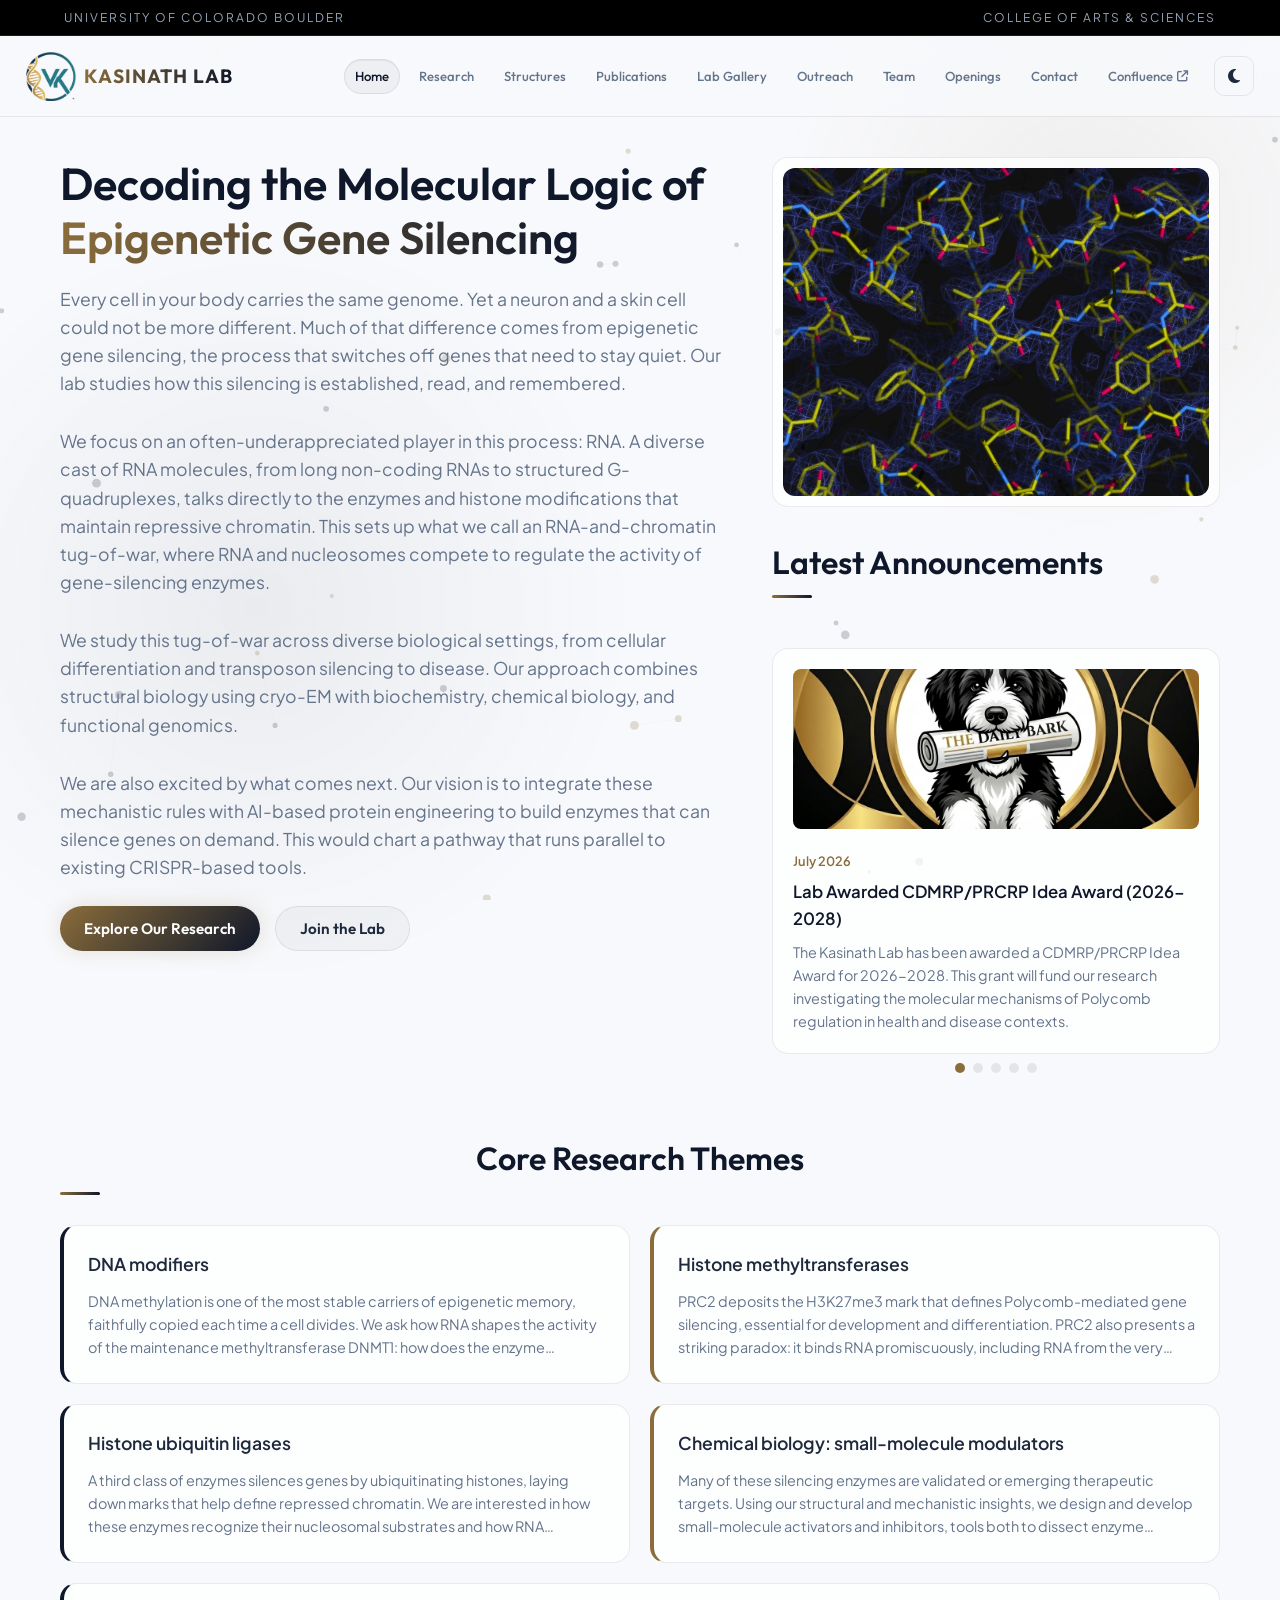
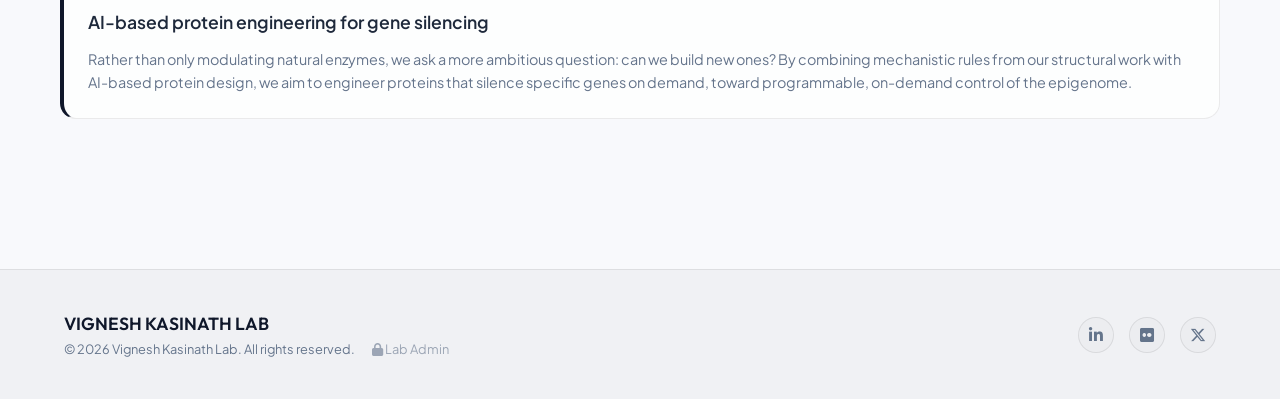
==== index.html @ 12dcba6e "Move July 2026 group photo to lab-photos gallery instead of lab-shenanigans" ====
<!DOCTYPE html>
<html lang="en"><head>
  <meta charset="UTF-8">
  <meta name="viewport" content="width=device-width, initial-scale=1.0">
  <meta http-equiv="X-UA-Compatible" content="ie=edge">

  <!-- Apply saved theme before paint to avoid a flash of the wrong theme -->
  <script>
    (function () {
      try {
        var t = localStorage.getItem('kaslab-theme');
        if (t) document.documentElement.setAttribute('data-theme', t);
      } catch (e) {}
    })();
  </script>

  <!-- SEO Meta Tags -->
  <title>Vignesh Kasinath Lab â€” Regulation of Gene Silencing by RNA and Chromatin</title>
  <meta name="description" content="We investigate the structural and biochemical mechanisms of gene silencing, chromatin organization, and chromosome pairing using state-of-the-art cryo-EM, cryo-ET, and biochemistry at CU Boulder.">
  <meta name="keywords" content="Vignesh Kasinath, Cryo-EM, Cryo-ET, Chromatin, Gene Silencing, PRC2, Biochemistry, Structural Biology, CU Boulder">
  <meta name="author" content="Vignesh Kasinath Lab">
  
  <!-- Open Graph / Facebook -->
  <meta property="og:type" content="website">
  <meta property="og:title" content="Vignesh Kasinath Lab â€” Regulation of Gene Silencing">
  <meta property="og:description" content="Investigating the structures of gene silencing complexes and chromatin architecture at the University of Colorado Boulder.">
  <meta property="og:image" content="assets/molecular_header.png">
  
  <!-- Fonts Preconnect -->
  <link rel="preconnect" href="https://fonts.googleapis.com">
  <link rel="preconnect" href="https://fonts.gstatic.com" crossorigin>
  <link rel="stylesheet" href="https://fonts.googleapis.com/css2?family=Outfit:wght@300;400;500;600;700&family=Plus+Jakarta+Sans:ital,wght@0,300;0,400;0,500;0,600;0,700;1,400&display=swap">

  <!-- CSS Stylesheets -->
  <link rel="stylesheet" href="assets/index.css">
  <link rel="stylesheet" href="https://cdnjs.cloudflare.com/ajax/libs/font-awesome/6.5.2/css/all.min.css">
</head>
<body>

  <!-- Floating particles animation canvas -->
  <canvas id="bg-canvas"></canvas>

  <!-- CU Boulder Affiliation Banner -->
  <div class="brand-top-bar" id="brand-affiliation-bar">
    <span>University of Colorado Boulder</span>
    <a href="https://www.colorado.edu/artsandsciences/" target="_blank" rel="noopener">College of Arts &amp; Sciences</a>
  </div>

  <!-- Main Navigation Header -->
  <header class="main-header" id="site-header">
    <div class="logo-container" id="brand-logo">
      <a href="#" onclick="document.querySelector('[data-target=home]').click(); return false;">
        <img src="assets/vk_logo.png" alt="Vignesh Kasinath Lab Logo" class="header-logo">
        <span class="logo-text">KASINATH LAB</span>
      </a>
    </div>
    
    <div class="header-actions">
      <nav class="nav-tabs" id="main-nav">
        <button class="nav-tab active" data-target="home" id="tab-btn-home">Home</button>
        <button class="nav-tab" data-target="research" id="tab-btn-research">Research</button>
        <button class="nav-tab" data-target="structures" id="tab-btn-structures">Structures</button>
        <button class="nav-tab" data-target="publications" id="tab-btn-publications">Publications</button>
        <button class="nav-tab" data-target="gallery" id="tab-btn-gallery">Lab Gallery</button>
        <button class="nav-tab" data-target="outreach" id="tab-btn-outreach">Outreach</button>
        <button class="nav-tab" data-target="team" id="tab-btn-team">Team</button>
        <button class="nav-tab" data-target="openings" id="tab-btn-openings">Openings</button>
        <button class="nav-tab" data-target="contact" id="tab-btn-contact">Contact</button>
        <a href="https://kasinath-aydin-lab.atlassian.net/wiki/spaces/KAL/overview" target="_blank" rel="noopener" class="nav-tab" id="tab-btn-confluence" style="text-decoration: none; display: inline-flex; align-items: center; gap: 4px;">Confluence <i class="fa-solid fa-arrow-up-right-from-square" style="font-size: 0.7rem;"></i></a>
      </nav>
      
      <button class="theme-toggle" id="theme-toggle" aria-label="Toggle light/dark theme" title="Toggle light/dark theme"><i class="fa-solid fa-moon"></i></button>
      
      <button class="mobile-nav-toggle" id="mobile-toggle" aria-label="Toggle Menu" aria-expanded="false">
        <i class="fa-solid fa-bars"></i>
      </button>
    </div>
  </header>

  <!-- Main Content Viewport -->
  <main class="content-container" id="main-content-area">

    <!-- ==========================================
         HOME SECTION
         ========================================== -->
    <section class="tab-section active" id="home">
      <div class="hero-split" id="hero-banner">
        <div class="hero-content">
          <h1>Decoding the Molecular Logic of <span class="gradient-text">Epigenetic Gene Silencing</span></h1>
          <p class="hero-description">
            Every cell in your body carries the same genome. Yet a neuron and a skin cell could not be more different. Much of that difference comes from epigenetic gene silencing, the process that switches off genes that need to stay quiet. Our lab studies how this silencing is established, read, and remembered.
          </p>
          <p class="hero-description">
            We focus on an often-underappreciated player in this process: RNA. A diverse cast of RNA molecules, from long non-coding RNAs to structured G-quadruplexes, talks directly to the enzymes and histone modifications that maintain repressive chromatin. This sets up what we call an RNA-and-chromatin tug-of-war, where RNA and nucleosomes compete to regulate the activity of gene-silencing enzymes.
          </p>
          <p class="hero-description">
            We study this tug-of-war across diverse biological settings, from cellular differentiation and transposon silencing to disease. Our approach combines structural biology using cryo-EM with biochemistry, chemical biology, and functional genomics.
          </p>
          <p class="hero-description" style="margin-bottom: 25px;">
            We are also excited by what comes next. Our vision is to integrate these mechanistic rules with AI-based protein engineering to build enzymes that can silence genes on demand. This would chart a pathway that runs parallel to existing CRISPR-based tools.
          </p>
          <div class="button-group">
            <button class="btn btn-primary" onclick="document.querySelector('[data-target=research]').click();" id="hero-btn-explore">Explore Our Research</button>
            <button class="btn btn-secondary" onclick="document.querySelector('[data-target=openings]').click();" id="hero-btn-openings">Join the Lab</button>
          </div>
        </div>

        <div class="hero-sidebar">
          <div class="glass-card hero-carousel" id="hero-media">
            <div class="carousel-slide active">
              <img src="assets/hero_molecular_fit.jpg" alt="Molecular structure fitted in cryo-EM density envelope">
            </div>
            <div class="carousel-slide">
              <img src="assets/hero_quadruplex.png" alt="G-quadruplex molecular wireframe structure with central coordination ions">
            </div>
            <div class="carousel-slide">
              <img src="assets/hero_macromolecule.png" alt="Complete macromolecular assembly in cryo-EM reconstruction">
            </div>
          </div>

          <!-- News Column -->
          <div class="news-section">
            <h2 class="section-title">Latest Announcements</h2>
            
            <div class="news-carousel">
              <div class="glass-card news-card active" id="news-cdmrp-idea-award">
                <img src="assets/piku_news_logo.png" alt="CDMRP Award" class="news-img">
                <div class="news-date">July 2026</div>
                <div class="news-headline">Lab Awarded CDMRP/PRCRP Idea Award (2026-2028)</div>
                <div class="news-excerpt">The Kasinath Lab has been awarded a CDMRP/PRCRP Idea Award for 2026-2028. This grant will fund our research investigating the molecular mechanisms of Polycomb regulation in health and disease contexts.</div>
              </div>

              <div class="glass-card news-card" id="news-eric-training-grant">
                <img src="assets/piku_news_logo.png" alt="Training Grant" class="news-img">
                <div class="news-date">July 2026</div>
                <div class="news-headline">Eric Lian Awarded the BioDataScience Training Grant</div>
                <div class="news-excerpt">Congratulations to biochemistry graduate student Eric Lian on being awarded the BioDataScience Training Grant! This fellowship will support his research applying computational and biochemical tools to investigate epigenetic complexes.</div>
              </div>

              <div class="glass-card news-card" id="news-miso-preprint">
                <img src="assets/piku_news_logo.png" alt="Volumetric EM" class="news-img">
                <div class="news-date">June 2026</div>
                <div class="news-headline">New Preprint on vEM Segmentation Published in bioRxiv</div>
                <div class="news-excerpt">Shanmukha and George published their new paper "MISO: A Controlled Ablation of Masking, Initialization, Sampling, and Optimization for Segmentation in Volumetric Electron Microscopy." Read the preprint on <a href="https://doi.org/10.64898/2026.06.19.733473" target="_blank" rel="noopener">bioRxiv</a>.</div>
              </div>

              <div class="glass-card news-card" id="news-cellreports-sir">
                <img src="assets/piku_news_logo.png" alt="SIR heterochromatin" class="news-img">
                <div class="news-date">June 2026</div>
                <div class="news-headline">New Paper Accepted in Cell Reports</div>
                <div class="news-excerpt">Our collaborative study "Novel interactions within the SIR heterochromatin complex potentiate inter-subunit communication and gene repression" has been accepted for publication in Cell Reports. Read details under our <a href="#publications" onclick="document.querySelector('[data-target=publications]').click();">Publications</a> tab.</div>
              </div>

              <div class="glass-card news-card" id="news-welcome-george-eric">
                <img src="assets/piku_news_logo.png" alt="Welcome George and Eric" class="news-img">
                <div class="news-date">June 2026</div>
                <div class="news-headline">Welcome Graduate Students George and Eric!</div>
                <div class="news-excerpt">We are excited to welcome George Stephenson (CS PhD student &amp; IQ Biology Fellow) and Eric Lian (Biochemistry Graduate Student) to the Kasinath Lab! Meet them in our <a href="#team" onclick="document.querySelector('[data-target=team]').click();">Team</a> tab.</div>
              </div>
            </div>
            <!-- Dots for news carousel -->
            <div class="carousel-dots news-dots"></div>
          </div>
        </div>
      </div>

      <!-- Core Research Themes full-width section -->
      <div class="questions-section">
        <h2 class="section-title">Core Research Themes</h2>
        
        <div class="glass-card question-card" id="question-1">
          <div class="question-title">DNA modifiers</div>
          <p class="news-excerpt">
            DNA methylation is one of the most stable carriers of epigenetic memory, faithfully copied each time a cell divides. We ask how RNA shapes the activity of the maintenance methyltransferase DNMT1: how does the enzyme distinguish the right substrates, how is the fidelity of inherited methylation patterns preserved, and how does RNA tip the balance? Because errors in this process are deeply tied to cancer and developmental disorders, getting the mechanism right has consequences far beyond the test tube.
          </p>
        </div>
        <div class="glass-card question-card alt" id="question-2">
          <div class="question-title">Histone methyltransferases</div>
          <p class="news-excerpt">
            PRC2 deposits the H3K27me3 mark that defines Polycomb-mediated gene silencing, essential for development and differentiation. PRC2 also presents a striking paradox: it binds RNA promiscuously, including RNA from the very genes it is meant to repress, and that RNA can switch its activity on or off. How RNA and the nucleosome jointly tune PRC2 on chromatin is one of the most compelling open questions in the field, and one we are working to answer at molecular resolution. Our recent work also explores the interplay between DNA methylation and PRC2 activity in aging and other disease contexts.
          </p>
        </div>
        <div class="glass-card question-card" id="question-3">
          <div class="question-title">Histone ubiquitin ligases</div>
          <p class="news-excerpt">
            A third class of enzymes silences genes by ubiquitinating histones, laying down marks that help define repressed chromatin. We are interested in how these enzymes recognize their nucleosomal substrates and how RNA influences where and when they act. This area of research is a less charted but rapidly emerging frontier in chromatin biology.
          </p>
        </div>
        <div class="glass-card question-card alt" id="question-4">
          <div class="question-title">Chemical biology: small-molecule modulators</div>
          <p class="news-excerpt">
            Many of these silencing enzymes are validated or emerging therapeutic targets. Using our structural and mechanistic insights, we design and develop small-molecule activators and inhibitors, tools both to dissect enzyme function and to explore therapeutic strategies for diseases driven by dysregulated gene silencing.
          </p>
        </div>
        <div class="glass-card question-card" id="question-5">
          <div class="question-title">AI-based protein engineering for gene silencing</div>
          <p class="news-excerpt">
            Rather than only modulating natural enzymes, we ask a more ambitious question: can we build new ones? By combining mechanistic rules from our structural work with AI-based protein design, we aim to engineer proteins that silence specific genes on demand, toward programmable, on-demand control of the epigenome.
          </p>
        </div>
      </div>
    </section>

    <!-- ==========================================
         RESEARCH SECTION
         ========================================== -->
    <section class="tab-section" id="research">
      <h2 class="section-title">Research Priorities</h2>
      <p style="margin-bottom: 40px; color: var(--color-text-muted); max-width: 800px;">How does a cell decide which genes to switch off — and how does it keep them off? Our research program aims to decipher the molecular mechanisms underlying epigenetic gene silencing and then leverage these insights to develop new ways to control gene expression. We combine cryo-EM, biochemistry, chemical biology, and functional genomics to translate mechanisms into applications.
We are particularly interested in the tug-of-war between RNA and the nucleosome for control of gene-silencing enzymes. We investigate how this contest plays out across three major classes of silencing enzymes.</p>

      <div class="research-grid" id="research-pillars">
        <!-- Pillar 1 -->
        <div class="glass-card research-card" id="pillar-dna-modifiers">
          <div class="research-icon"><i class="fa-solid fa-dna"></i></div>
          <h3>DNA modifiers</h3>
          <p>
            DNA methylation is one of the most stable carriers of epigenetic memory, faithfully copied each time a cell divides. We ask how RNA shapes the activity of the maintenance methyltransferase DNMT1: how does the enzyme distinguish the right substrates, how is the fidelity of inherited methylation patterns preserved, and how does RNA tip the balance? Because errors in this process are deeply tied to cancer and developmental disorders, getting the mechanism right has consequences far beyond the test tube.
          </p>
        </div>

        <!-- Pillar 2 -->
        <div class="glass-card research-card alt" id="pillar-histone-methyltransferases">
          <div class="research-icon"><i class="fa-solid fa-shapes"></i></div>
          <h3>Histone methyltransferases</h3>
          <p>
            PRC2 deposits the H3K27me3 mark that defines Polycomb-mediated gene silencing, essential for development and differentiation. PRC2 also presents a striking paradox: it binds RNA promiscuously, including RNA from the very genes it is meant to repress, and that RNA can switch its activity on or off. How RNA and the nucleosome jointly tune PRC2 on chromatin is one of the most compelling open questions in the field, and one we are working to answer at molecular resolution. Our recent work also explores the interplay between DNA methylation and PRC2 activity in aging and other disease contexts.
          </p>
        </div>

        <!-- Pillar 3 -->
        <div class="glass-card research-card" id="pillar-histone-ubiquitin-ligases">
          <div class="research-icon"><i class="fa-solid fa-link"></i></div>
          <h3>Histone ubiquitin ligases</h3>
          <p>
            A third class of enzymes silences genes by ubiquitinating histones, laying down marks that help define repressed chromatin. We are interested in how these enzymes recognize their nucleosomal substrates and how RNA influences where and when they act. This area of research is a less charted but rapidly emerging frontier in chromatin biology.
          </p>
        </div>
      </div>

      <div class="research-subheader-container" style="text-align: center; margin-top: 50px; margin-bottom: 30px;" id="research-apps-header">
        <h3 class="section-title" style="font-size: 1.8rem; display: inline-block; border-bottom: 2px solid var(--color-primary); padding-bottom: 8px;">From Mechanism to Application</h3>
      </div>

      <div class="research-grid-apps" id="research-pillars-apps">
        <!-- Pillar 4 -->
        <div class="glass-card research-card alt" id="pillar-chemical-biology">
          <div class="research-icon"><i class="fa-solid fa-flask"></i></div>
          <h3>Chemical biology: small-molecule modulators</h3>
          <p>
            Many of these silencing enzymes are validated or emerging therapeutic targets. Using our structural and mechanistic insights, we design and develop small-molecule activators and inhibitors, tools both to dissect enzyme function and to explore therapeutic strategies for diseases driven by dysregulated gene silencing.
          </p>
        </div>

        <!-- Pillar 5 -->
        <div class="glass-card research-card" id="pillar-ai-protein-engineering">
          <div class="research-icon"><i class="fa-solid fa-laptop-code"></i></div>
          <h3>AI-based protein engineering for gene silencing</h3>
          <p>
            Rather than only modulating natural enzymes, we ask a more ambitious question: can we build new ones? By combining mechanistic rules from our structural work with AI-based protein design, we aim to engineer proteins that silence specific genes on demand, toward programmable, on-demand control of the epigenome.
          </p>
        </div>
      </div>

      <!-- Detail Card with generated asset background -->
      <div class="glass-card" style="margin-top: 50px; display: grid; grid-template-columns: 1fr 1fr; gap: 40px; align-items: center;" id="research-methodology">
        <div>
          <h3 style="margin-bottom: 15px; font-size: 1.5rem;">Visualizing Biological Architectures</h3>
          <p style="color: var(--color-text-muted); font-size: 0.95rem; margin-bottom: 20px;">
            By integrating molecular resolution cryo-EM structure determination with cellular scale cryo-ET mapping, our lab bridges the gap between atomic configurations and physiological chromosome folding.
          </p>
          <ul style="list-style-type: none; display: flex; flex-direction: column; gap: 10px; font-size: 0.9rem;">
            <li><i class="fa-solid fa-circle-check" style="color: var(--color-primary); margin-right: 8px;"></i> Single-particle cryo-EM reconstitution of epigenetic assemblies</li>
            <li><i class="fa-solid fa-circle-check" style="color: var(--color-primary); margin-right: 8px;"></i> In situ cellular tomography with cryo-FIB grid sectioning</li>
            <li><i class="fa-solid fa-circle-check" style="color: var(--color-primary); margin-right: 8px;"></i> Reconstituted chromatin templates with designer modifications</li>
          </ul>
        </div>
        <div>
          <img src="assets/cryo_microscope.png" alt="Cryo-EM electron microscope concept graphic" style="width: 100%; border-radius: 12px; border: 1px solid var(--border-color); box-shadow: var(--shadow-glow-violet);">
        </div>
      </div>
    </section>

    <!-- ==========================================
         STRUCTURES SECTION (Interactive 3Dmol)
         ========================================== -->
    <section class="tab-section" id="structures">
      <h2 class="section-title">Solved Structures</h2>
      <p style="margin-bottom: 30px; color: var(--color-text-muted); max-width: 800px;">
        Rotate, zoom, and interact with the 3D structures solved by the lab and collaborators. These coordinate models represent the molecular mechanisms of transcriptional regulators resolved at atomic and near-atomic resolutions.
      </p>

      <div class="structure-viewer-container" id="solved-structures-interactive">
        
        <!-- Sidebar controls -->
        <div class="structure-list" id="structures-selector">
          <button class="structure-btn active" data-pdb="6WKR" id="btn-struct-6wkr">
            <h4>PDB 6WKR</h4>
            <span>PRC2 H2AK119ub1 Nucleosome Complex</span>
            <span>Resolution: 3.5 Å</span>
          </button>

          <button class="structure-btn" data-pdb="8FYH" id="btn-struct-8fyh">
            <h4>PDB 8FYH</h4>
            <span>PRC2 bound to G-quadruplex RNA</span>
            <span>Resolution: 3.4 Å</span>
          </button>
          
          <button class="structure-btn" data-pdb="6C23" id="btn-struct-6c23">
            <h4>PDB 6C23</h4>
            <span>PRC2 bound to AEBP2 cofactor</span>
            <span>Resolution: 4.2 Å</span>
          </button>
          
          <button class="structure-btn" data-pdb="6C24" id="btn-struct-6c24">
            <h4>PDB 6C24</h4>
            <span>PRC2 with AEBP2 &amp; JARID2</span>
            <span>Resolution: 3.9 Å</span>
          </button>

          <button class="structure-btn" data-pdb="5HYN" id="btn-struct-5hyn">
            <h4>EMDB-7306/7310/7312</h4>
            <span>PRC2 Core Fitted in Dinucleosome Map</span>
            <span>Map Resolution: 6.2 - 8.4 Å</span>
          </button>
        </div>

        <!-- 3Dmol Window -->
        <div class="viewer-window" id="viewer-window">
          <div class="viewer-viewport" id="viewer-viewport">
            <!-- Programmatic canvas loaded by 3Dmol.js -->
          </div>

          <!-- Info Toggle Button -->
          <button class="viewer-info-toggle-btn" id="btn-info-toggle" aria-label="Toggle structure info">
            <i class="fa-solid fa-circle-info"></i>
          </button>

          <!-- Custom overlay controls -->
          <div class="viewer-overlay-ui" id="viewer-controls">
            <button class="viewer-control-btn" id="btn-spin">Pause Rotation</button>
            <button class="viewer-control-btn" id="btn-style">Style: Cartoon</button>
            <button class="viewer-control-btn" id="btn-reset">Reset View</button>
          </div>

          <!-- Info Box on active structure -->
          <div class="viewer-info" id="viewer-info-box">
            <button class="viewer-info-close-btn" id="btn-info-close" aria-label="Close info">
              <i class="fa-solid fa-xmark"></i>
            </button>
            <h5 id="struct-info-title">PRC2-AEBP2-JARID2 Bound to Nucleosome</h5>
            <p id="struct-info-method" style="color: var(--color-primary); font-weight: 500; margin-bottom: 5px;">Single Particle Cryo-EM (3.5 Å)</p>
            <p id="struct-info-desc">Human Polycomb Repressive Complex 2 (PRC2) in complex with cofactors AEBP2 and JARID2, engaged on an H2AK119ub1-modified nucleosome substrate.</p>
          </div>
        </div>
      </div>
    </section>

    <!-- ==========================================
         PUBLICATIONS SECTION
         ========================================== -->
    <section class="tab-section" id="publications">
      <h2 class="section-title">Selected Publications</h2>
      
      <!-- Filters -->
      <div class="pub-filters" id="publications-filters">
        <button class="pub-filter-btn active" id="filter-all">All Publications</button>
        <button class="pub-filter-btn" id="filter-recent">Recent (2021-2026)</button>
        <button class="pub-filter-btn" id="filter-prc">Polycomb &amp; Chromatin</button>
      </div>

      <div class="publications-list" id="publications-content">
        
        <!-- Pub 1 -->
        <div class="glass-card publication-item" data-category="recent" id="pub-2026-biorxiv-miso">
          <div class="pub-year">2026</div>
          <div class="pub-details">
            <h3 class="pub-title">MISO: A Controlled Ablation of Masking, Initialization, Sampling, and Optimization for Segmentation in Volumetric Electron Microscopy</h3>
            <p class="pub-authors">Kuruba S. V., Stephenson G. S., <strong>Kasinath V.</strong></p>
            <p class="pub-journal">bioRxiv. (2026) doi:10.64898/2026.06.19.733473</p>
            <div class="pub-links">
              <a href="https://doi.org/10.64898/2026.06.19.733473" target="_blank" rel="noopener" class="pub-link"><i class="fa-solid fa-arrow-up-right-from-square"></i> bioRxiv Link</a>
              <a href="https://www.biorxiv.org/content/10.64898/2026.06.19.733473v1.full.pdf" target="_blank" rel="noopener" class="pub-link"><i class="fa-solid fa-file-pdf"></i> bioRxiv PDF</a>
            </div>
          </div>
        </div>

        <!-- Pub 2 -->
        <div class="glass-card publication-item" data-category="recent prc" id="pub-2026-cellreports-sir">
          <div class="pub-year">2026</div>
          <div class="pub-details">
            <h3 class="pub-title">Novel interactions within the SIR heterochromatin complex potentiate inter-subunit communication and gene repression</h3>
            <p class="pub-authors">Kotz J., Martz E. J., Nelson M., Savoie N., Schmitt L., States J., Holton N., Guillen D., <strong>Kasinath V.</strong>, Hansen K., Johnson A. M.</p>
            <p class="pub-journal">Cell Reports. (2026) In Press / Accepted</p>
            <div class="pub-links">
              <!-- Link to be added once available -->
            </div>
          </div>
        </div>

        <!-- Pub 3 -->
        <div class="glass-card publication-item" data-category="recent prc" id="pub-2026-biorxiv-ezh2">
          <div class="pub-year">2026</div>
          <div class="pub-details">
            <h3 class="pub-title">EZH2 Serine 21 Phosphorylation Restrains Compact-State PRC2 Activation and H3K27me3 Propagation</h3>
            <p class="pub-authors">Rashoff A.Q., Matyas M., Porter E.G., Hazzard R., Garcia B.A., <strong>Kasinath V.</strong>, Lewis P.W.</p>
            <p class="pub-journal">bioRxiv / PubMed. (2026) doi:10.1101/2026.06.03.597148</p>
            <div class="pub-links">
              <a href="https://doi.org/10.1101/2026.06.03.597148" target="_blank" rel="noopener" class="pub-link"><i class="fa-solid fa-arrow-up-right-from-square"></i> bioRxiv Link</a>
              <a href="https://pubmed.ncbi.nlm.nih.gov/42282706/" target="_blank" rel="noopener" class="pub-link"><i class="fa-solid fa-book-open"></i> PubMed (42282706)</a>
            </div>
          </div>
        </div>

        <!-- Pub 2 -->
        <div class="glass-card publication-item" data-category="recent" id="pub-2026-biorxiv-hira">
          <div class="pub-year">2026</div>
          <div class="pub-details">
            <h3 class="pub-title">Structure of the human HIRA histone chaperone with a nucleosome suggests a stepwise nucleosome assembly mechanism</h3>
            <p class="pub-authors">Tian W., Chen S., Yao L., <strong>Kasinath V.</strong>, Luger K.</p>
            <p class="pub-journal">bioRxiv. (2026) doi:10.1101/2026.05.18.594747</p>
            <div class="pub-links">
              <a href="https://doi.org/10.1101/2026.05.18.594747" target="_blank" rel="noopener" class="pub-link"><i class="fa-solid fa-arrow-up-right-from-square"></i> bioRxiv Link</a>
              <a href="https://pubmed.ncbi.nlm.nih.gov/42239174/" target="_blank" rel="noopener" class="pub-link"><i class="fa-solid fa-book-open"></i> PubMed (42239174)</a>
            </div>
          </div>
        </div>

        <!-- Pub 3 -->
        <div class="glass-card publication-item" data-category="recent prc" id="pub-2026-natcommun-song">
          <div class="pub-year">2026</div>
          <div class="pub-details">
            <h3 class="pub-title">RNA-induced PRC2 inhibition depends on the sequence of bound RNA</h3>
            <p class="pub-authors">Song J., <strong>Kasinath V.</strong>, Cech T.R., et al.</p>
            <p class="pub-journal">Nature Communications. (2026) 17(1):72294. doi:10.1038/s41467-026-72294-y</p>
            <div class="pub-links">
              <a href="https://doi.org/10.1038/s41467-026-72294-y" target="_blank" rel="noopener" class="pub-link"><i class="fa-solid fa-arrow-up-right-from-square"></i> Publisher Link</a>
              <a href="https://pubmed.ncbi.nlm.nih.gov/39257770/" target="_blank" rel="noopener" class="pub-link"><i class="fa-solid fa-book-open"></i> PubMed (39257770)</a>
            </div>
          </div>
        </div>

        <!-- Pub 4 -->
        <div class="glass-card publication-item" data-category="recent prc" id="pub-2025-nsmb">
          <div class="pub-year">2025</div>
          <div class="pub-details">
            <h3 class="pub-title">Structural basis for the inhibition of PRC2 by active transcription histone posttranslational modifications</h3>
            <p class="pub-authors">Cookis T., Lydecker A., Sauer P., <strong>Kasinath V.</strong>, Nogales E.</p>
            <p class="pub-journal">Nature Structural &amp; Molecular Biology. (2025) 32(2):393-404. doi:10.1038/s41594-024-01452-x</p>
            <div class="pub-links">
              <a href="https://doi.org/10.1038/s41594-024-01452-x" target="_blank" rel="noopener" class="pub-link"><i class="fa-solid fa-arrow-up-right-from-square"></i> Publisher Link</a>
              <a href="https://pubmed.ncbi.nlm.nih.gov/39774834/" target="_blank" rel="noopener" class="pub-link"><i class="fa-solid fa-book-open"></i> PubMed (39774834)</a>
            </div>
          </div>
        </div>

        <!-- Pub 5 -->
        <div class="glass-card publication-item" data-category="recent prc" id="pub-2025-biorxiv-peptide">
          <div class="pub-year">2025</div>
          <div class="pub-details">
            <h3 class="pub-title">Structure-guided design and development of cyclic peptide allosteric activators of Polycomb Repressive Complex 2</h3>
            <p class="pub-authors">Tokodai Y., Matyas M., Ishigamori A., Yakushiji F., <strong>Kasinath V.</strong>, et al.</p>
            <p class="pub-journal">bioRxiv. (2025) doi:10.1101/2025.06.12.40642116</p>
            <div class="pub-links">
              <a href="https://doi.org/10.1101/2025.06.12.40642116" target="_blank" rel="noopener" class="pub-link"><i class="fa-solid fa-arrow-up-right-from-square"></i> bioRxiv Link</a>
              <a href="https://pubmed.ncbi.nlm.nih.gov/40642116/" target="_blank" rel="noopener" class="pub-link"><i class="fa-solid fa-book-open"></i> PubMed (40642116)</a>
            </div>
          </div>
        </div>

        <!-- Pub 6 -->
        <div class="glass-card publication-item" data-category="recent prc" id="pub-2023-science-song">
          <div class="pub-year">2023</div>
          <div class="pub-details">
            <h3 class="pub-title">Structural basis for inactivation of PRC2 by G-quadruplex RNA</h3>
            <p class="pub-authors">Song J., <strong>Kasinath V.</strong>, Cech T.R., et al.</p>
            <p class="pub-journal">Science. (2023) Sep 22;381(6664):1320-1327. doi:10.1126/science.adg0055</p>
            <div class="pub-links">
              <a href="https://doi.org/10.1126/science.adg0055" target="_blank" rel="noopener" class="pub-link"><i class="fa-solid fa-arrow-up-right-from-square"></i> Science Link</a>
              <a href="https://pubmed.ncbi.nlm.nih.gov/37733873/" target="_blank" rel="noopener" class="pub-link"><i class="fa-solid fa-book-open"></i> PubMed (37733873)</a>
            </div>
          </div>
        </div>

        <!-- Pub 7 -->
        <div class="glass-card publication-item" data-category="recent" id="pub-2023-rna-dnmt1">
          <div class="pub-year">2023</div>
          <div class="pub-details">
            <h3 class="pub-title">DNMT1 inhibition by pUG-fold quadruplex RNA</h3>
            <p class="pub-authors">Jansson-Fritzberg L.I., Sousa C.I., Smallegan M.J., Song J.J., Gooding A.R., <strong>Kasinath V.</strong>, Rinn J.L., Cech T.R.</p>
            <p class="pub-journal">RNA. (2023) 29(3):351-361. doi:10.1261/rna.079493.122</p>
            <div class="pub-links">
              <a href="https://doi.org/10.1261/rna.079493.122" target="_blank" rel="noopener" class="pub-link"><i class="fa-solid fa-arrow-up-right-from-square"></i> Publisher Link</a>
              <a href="https://pubmed.ncbi.nlm.nih.gov/36574982/" target="_blank" rel="noopener" class="pub-link"><i class="fa-solid fa-book-open"></i> PubMed (36574982)</a>
            </div>
          </div>
        </div>

        <!-- Pub 8 -->
        <div class="glass-card publication-item" data-category="recent prc" id="pub-2021-science">
          <div class="pub-year">2021</div>
          <div class="pub-details">
            <h3 class="pub-title">JARID2 and AEBP2 regulate PRC2 in the presence of H2AK119ub1 and other histone modifications</h3>
            <p class="pub-authors"><strong>Kasinath V.</strong>, Beck C., Sauer P., Poepsel S., Kosmatka J., Faini M., Toso D., Aebersold R., Nogales E.</p>
            <p class="pub-journal">Science. (2021) Jan 15;371(6526):eabc0739. doi:10.1126/science.abc0739</p>
            <div class="pub-links">
              <a href="https://doi.org/10.1126/science.abc0739" target="_blank" rel="noopener" class="pub-link"><i class="fa-solid fa-arrow-up-right-from-square"></i> Science Link</a>
              <a href="https://pubmed.ncbi.nlm.nih.gov/33446524/" target="_blank" rel="noopener" class="pub-link"><i class="fa-solid fa-book-open"></i> PubMed (33446524)</a>
            </div>
          </div>
        </div>

        <!-- Pub 9 -->
        <div class="glass-card publication-item" data-category="recent prc" id="pub-2021-biochem-review">
          <div class="pub-year">2021</div>
          <div class="pub-details">
            <h3 class="pub-title">Structural insights into the interactions of Polycomb Repressive Complex 2 with chromatin</h3>
            <p class="pub-authors"><strong>Kasinath V.</strong></p>
            <p class="pub-journal">Biochemical Society Transactions. (2021) 49(5):2111-2122. doi:10.1042/BST20200877</p>
            <div class="pub-links">
              <a href="https://doi.org/10.1042/BST20200877" target="_blank" rel="noopener" class="pub-link"><i class="fa-solid fa-arrow-up-right-from-square"></i> Publisher Link</a>
              <a href="https://pubmed.ncbi.nlm.nih.gov/34586383/" target="_blank" rel="noopener" class="pub-link"><i class="fa-solid fa-book-open"></i> PubMed (34586383)</a>
            </div>
          </div>
        </div>

        <!-- Pub 10 -->
        <div class="glass-card publication-item" data-category="prc" id="pub-2018-nsmb">
          <div class="pub-year">2018</div>
          <div class="pub-details">
            <h3 class="pub-title">Cryo-EM structures of PRC2 simultaneously engaged with two functionally distinct nucleosomes</h3>
            <p class="pub-authors">Poepsel S., <strong>Kasinath V.</strong>, Nogales E.</p>
            <p class="pub-journal">Nature Structural &amp; Molecular Biology. (2018) 25(2):154-162. doi:10.1038/s41594-018-0023-y</p>
            <div class="pub-links">
              <a href="https://doi.org/10.1038/s41594-018-0023-y" target="_blank" rel="noopener" class="pub-link"><i class="fa-solid fa-arrow-up-right-from-square"></i> Publisher Link</a>
              <a href="https://pubmed.ncbi.nlm.nih.gov/29379173/" target="_blank" rel="noopener" class="pub-link"><i class="fa-solid fa-book-open"></i> PubMed (29379173)</a>
            </div>
          </div>
        </div>

        <!-- Pub 11 -->
        <div class="glass-card publication-item" data-category="prc" id="pub-2018-science">
          <div class="pub-year">2018</div>
          <div class="pub-details">
            <h3 class="pub-title">Structures of human PRC2 with its cofactors AEBP2 and JARID2</h3>
            <p class="pub-authors"><strong>Kasinath V.</strong>, Faini M., Poepsel S., Reif D., Feng X.A., Stjepanovic G., Aebersold R., Nogales E.</p>
            <p class="pub-journal">Science. (2018) Jan 19;359(6373):340-344. doi:10.1126/science.aar7072</p>
            <div class="pub-links">
              <a href="https://doi.org/10.1126/science.aar7072" target="_blank" rel="noopener" class="pub-link"><i class="fa-solid fa-arrow-up-right-from-square"></i> Science Link</a>
              <a href="https://pubmed.ncbi.nlm.nih.gov/29348238/" target="_blank" rel="noopener" class="pub-link"><i class="fa-solid fa-book-open"></i> PubMed (29348238)</a>
            </div>
          </div>
        </div>
      </div>
    </section>

    <!-- ==========================================
         LAB GALLERY SECTION
         ========================================== -->
    <section class="tab-section" id="gallery">
      <h2 class="section-title">Lab Gallery</h2>
      <p style="margin-bottom: 30px; color: var(--color-text-muted); max-width: 800px;">
        A glimpse into the daily life, research activities, and environment of the Kasinath Laboratory at CU Boulder.
      </p>

      <!-- Gallery Section: Lab Photos -->
      <div class="gallery-section" id="section-lab-photos">
        <div class="gallery-section-header">
          <h3>Lab Photos</h3>
          <a href="https://vigneshkasinath.org/lab-photos" target="_blank" rel="noopener" class="btn btn-secondary btn-sm gallery-ext-btn">
            Lab Photos <i class="fa-solid fa-arrow-up-right-from-square"></i>
          </a>
        </div>
        <div class="carousel-container" id="carousel-lab-photos">
          <button class="carousel-control prev" aria-label="Previous image"><i class="fa-solid fa-chevron-left"></i></button>
          <div class="carousel-track">
            <div class="carousel-item glass-card" data-index="0" data-gallery="lab-photos" onclick="openLightbox(this)">
              <img src="assets/lab_group_2026.jpg" alt="Kasinath Lab Group Photo - July 2026" loading="lazy">
              <div class="carousel-item-caption">
                <h4>Kasinath Lab Group Photo - July 2026</h4>
              </div>
            </div>
            <div class="carousel-item glass-card" data-index="1" data-gallery="lab-photos" onclick="openLightbox(this)">
              <img src="https://images.squarespace-cdn.com/content/v1/5619903ee4b0b6c3336fd529/1704743130462-IHP3IYQR30VERJ1UPN02/labpohto.jpg" alt="Kasinath Lab Fall 2023" loading="lazy">
              <div class="carousel-item-caption">
                <h4>Kasinath Lab Fall 2023</h4>
              </div>
            </div>
            <div class="carousel-item glass-card" data-index="2" data-gallery="lab-photos" onclick="openLightbox(this)">
              <img src="https://images.squarespace-cdn.com/content/v1/5619903ee4b0b6c3336fd529/1671690662816-6LV6J6ZWHZJBE3DEABRS/image-asset.jpg" alt="Kasinath Lab (June 2022)" loading="lazy">
              <div class="carousel-item-caption">
                <h4>Kasinath Lab (June 2022)</h4>
              </div>
            </div>
            <div class="carousel-item glass-card" data-index="3" data-gallery="lab-photos" onclick="openLightbox(this)">
              <img src="https://images.squarespace-cdn.com/content/v1/5619903ee4b0b6c3336fd529/1647190789721-EIGN3B52PJUQ0PWMOA79/IMG_3759.jpg" alt="First  Annual Joint-Lab Ski Trip" loading="lazy">
              <div class="carousel-item-caption">
                <h4>First  Annual Joint-Lab Ski Trip</h4>
              </div>
            </div>
            <div class="carousel-item glass-card" data-index="4" data-gallery="lab-photos" onclick="openLightbox(this)">
              <img src="https://images.squarespace-cdn.com/content/v1/5619903ee4b0b6c3336fd529/1623554707086-EEQZHKACVV1TS7SFPZ8R/IMG_0959.JPG" alt="Kasinath Lab (June 2021)" loading="lazy">
              <div class="carousel-item-caption">
                <h4>Kasinath Lab (June 2021)</h4>
              </div>
            </div>
            <div class="carousel-item glass-card" data-index="5" data-gallery="lab-photos" onclick="openLightbox(this)">
              <img src="https://images.squarespace-cdn.com/content/v1/5619903ee4b0b6c3336fd529/1623554710778-UEI40TQOTQSG01KW6M2T/IMG_0966.JPG" alt="Joint Lab Photo (Aydin and Kasinath Labs)" loading="lazy">
              <div class="carousel-item-caption">
                <h4>Joint Lab Photo (Aydin and Kasinath Labs)</h4>
              </div>
            </div>
            <div class="carousel-item glass-card" data-index="6" data-gallery="lab-photos" onclick="openLightbox(this)">
              <img src="https://images.squarespace-cdn.com/content/v1/5619903ee4b0b6c3336fd529/1643413004328-2PE65DCJGBL2FHB37P3G/IMG_1462.JPG" alt="Potluck at Vignesh's house (Fall 2021)" loading="lazy">
              <div class="carousel-item-caption">
                <h4>Potluck at Vignesh's house (Fall 2021)</h4>
              </div>
            </div>
            <div class="carousel-item glass-card" data-index="7" data-gallery="lab-photos" onclick="openLightbox(this)">
              <img src="https://images.squarespace-cdn.com/content/v1/5619903ee4b0b6c3336fd529/1643412509816-OAA0S1F71FAEFN3J88XM/IMG_1852.jpg" alt="Kasinath - Aydin Joint Lab Christmas Dinner" loading="lazy">
              <div class="carousel-item-caption">
                <h4>Kasinath - Aydin Joint Lab Christmas Dinner</h4>
              </div>
            </div>
          </div>
          <button class="carousel-control next" aria-label="Next image"><i class="fa-solid fa-chevron-right"></i></button>
        </div>
      </div>

      <!-- Gallery Section: Lab Shenanigans -->
      <div class="gallery-section" id="section-lab-shenanigans">
        <div class="gallery-section-header">
          <h3>Lab Shenanigans</h3>
          <a href="https://vigneshkasinath.org/labshenanigans" target="_blank" rel="noopener" class="btn btn-secondary btn-sm gallery-ext-btn">
            Lab Shenanigans <i class="fa-solid fa-arrow-up-right-from-square"></i>
          </a>
        </div>
        <div class="carousel-container" id="carousel-lab-shenanigans">
          <button class="carousel-control prev" aria-label="Previous image"><i class="fa-solid fa-chevron-left"></i></button>
          <div class="carousel-track">
            <div class="carousel-item glass-card" data-index="0" data-gallery="lab-shenanigans" onclick="openLightbox(this)">
              <img src="https://images.squarespace-cdn.com/content/v1/5619903ee4b0b6c3336fd529/1769111815305-VQ2ZDNKLGZIWAYJEL69N/image-asset.jpeg" alt="Kasinath Lab at 13,146 ft!" loading="lazy">
              <div class="carousel-item-caption">
                <h4>Kasinath Lab at 13,146 ft!</h4>
              </div>
            </div>
            <div class="carousel-item glass-card" data-index="1" data-gallery="lab-shenanigans" onclick="openLightbox(this)">
              <img src="https://images.squarespace-cdn.com/content/v1/5619903ee4b0b6c3336fd529/1769111645078-VASN036MLKDC6G4QKX37/image-asset.jpeg" alt="Vignesh winning the CU Boulder Badminton tournament!" loading="lazy">
              <div class="carousel-item-caption">
                <h4>Vignesh winning the CU Boulder Badminton tournament!</h4>
              </div>
            </div>
            <div class="carousel-item glass-card" data-index="2" data-gallery="lab-shenanigans" onclick="openLightbox(this)">
              <img src="https://images.squarespace-cdn.com/content/v1/5619903ee4b0b6c3336fd529/1738615175540-IG3LNCOPS5EOUKYG4F5U/image-asset.jpeg" alt="STEM Outreach: Early College Academy Workshop" loading="lazy">
              <div class="carousel-item-caption">
                <h4>STEM Outreach: Early College Academy Workshop</h4>
              </div>
            </div>
            <div class="carousel-item glass-card" data-index="3" data-gallery="lab-shenanigans" onclick="openLightbox(this)">
              <img src="https://images.squarespace-cdn.com/content/v1/5619903ee4b0b6c3336fd529/1738613440056-6QUTL2GU605CKWJJLZBE/IMG_4789.jpeg" alt="CSHL Conference: Scenic Waterfront Break" loading="lazy">
              <div class="carousel-item-caption">
                <h4>CSHL Conference: Scenic Waterfront Break</h4>
              </div>
            </div>
            <div class="carousel-item glass-card" data-index="4" data-gallery="lab-shenanigans" onclick="openLightbox(this)">
              <img src="https://images.squarespace-cdn.com/content/v1/5619903ee4b0b6c3336fd529/1722893591760-43N2HG4ZUY0ZJTJRD1VL/IMG_6561.jpg" alt="Lab Hike: Rocky Mountain Alpine Lake" loading="lazy">
              <div class="carousel-item-caption">
                <h4>Lab Hike: Rocky Mountain Alpine Lake</h4>
              </div>
            </div>
            <div class="carousel-item glass-card" data-index="5" data-gallery="lab-shenanigans" onclick="openLightbox(this)">
              <img src="https://images.squarespace-cdn.com/content/v1/5619903ee4b0b6c3336fd529/1722893550611-PDD31VR60924GLV7PV9G/IMG_6565.jpg" alt="Hiking Adventure: Forest Creek Crossing" loading="lazy">
              <div class="carousel-item-caption">
                <h4>Hiking Adventure: Forest Creek Crossing</h4>
              </div>
            </div>
            <div class="carousel-item glass-card" data-index="6" data-gallery="lab-shenanigans" onclick="openLightbox(this)">
              <img src="https://images.squarespace-cdn.com/content/v1/5619903ee4b0b6c3336fd529/1738613634445-ZCKSV993E7ANERXW0FW6/IMG_7261.PNG" alt="ASBMB Conference: Vignesh, Angie, and Danielle" loading="lazy">
              <div class="carousel-item-caption">
                <h4>ASBMB Conference: Vignesh, Angie, and Danielle</h4>
              </div>
            </div>
            <div class="carousel-item glass-card" data-index="7" data-gallery="lab-shenanigans" onclick="openLightbox(this)">
              <img src="https://images.squarespace-cdn.com/content/v1/5619903ee4b0b6c3336fd529/1667754649222-CAFQQMD6NCVP1B5XJCEV/image-asset.jpeg" alt="Halloween 2022" loading="lazy">
              <div class="carousel-item-caption">
                <h4>Halloween 2022</h4>
              </div>
            </div>
            <div class="carousel-item glass-card" data-index="8" data-gallery="lab-shenanigans" onclick="openLightbox(this)">
              <img src="https://images.squarespace-cdn.com/content/v1/5619903ee4b0b6c3336fd529/1738613432259-OKL8DV4QSKKXMZJZN67R/IMG_6826.JPG" alt="Lab Social: Dinner Celebration" loading="lazy">
              <div class="carousel-item-caption">
                <h4>Lab Social: Dinner Celebration</h4>
              </div>
            </div>
            <div class="carousel-item glass-card" data-index="9" data-gallery="lab-shenanigans" onclick="openLightbox(this)">
              <img src="https://images.squarespace-cdn.com/content/v1/5619903ee4b0b6c3336fd529/1738613589885-WD81VMZUY879HCX94BML/IMG_0357.jpg" alt="CU Boulder Commencement: Graduation Celebration" loading="lazy">
              <div class="carousel-item-caption">
                <h4>CU Boulder Commencement: Graduation Celebration</h4>
              </div>
            </div>
            <div class="carousel-item glass-card" data-index="10" data-gallery="lab-shenanigans" onclick="openLightbox(this)">
              <img src="https://images.squarespace-cdn.com/content/v1/5619903ee4b0b6c3336fd529/1667755329216-1O9EWK0QEB7FUVW6J73F/image-asset.jpeg" alt="Meet Smudge: Lab Mascot on a Cart Ride" loading="lazy">
              <div class="carousel-item-caption">
                <h4>Meet Smudge: Lab Mascot on a Cart Ride</h4>
              </div>
            </div>
            <div class="carousel-item glass-card" data-index="11" data-gallery="lab-shenanigans" onclick="openLightbox(this)">
              <img src="https://images.squarespace-cdn.com/content/v1/5619903ee4b0b6c3336fd529/1667754865806-7DVUXLARNBQAQA3DBFGW/image-asset.jpeg" alt="Grad students with their Lego Krios sets! - Spring 2022" loading="lazy">
              <div class="carousel-item-caption">
                <h4>Grad students with their Lego Krios sets! - Spring 2022</h4>
              </div>
            </div>
            <div class="carousel-item glass-card" data-index="12" data-gallery="lab-shenanigans" onclick="openLightbox(this)">
              <img src="https://images.squarespace-cdn.com/content/v1/5619903ee4b0b6c3336fd529/1671690842712-41F06OVW1T2NC0LK9SOS/image.jpg" alt="Lab outing to Color Me Mine!!" loading="lazy">
              <div class="carousel-item-caption">
                <h4>Lab outing to Color Me Mine!!</h4>
              </div>
            </div>
            <div class="carousel-item glass-card" data-index="13" data-gallery="lab-shenanigans" onclick="openLightbox(this)">
              <img src="https://images.squarespace-cdn.com/content/v1/5619903ee4b0b6c3336fd529/1648589872159-VE2GNQP5AACV5QV329YD/Screen+Shot+2022-03-29+at+3.34.29+PM.png" alt="How NOT to drink Guinness Guide" loading="lazy">
              <div class="carousel-item-caption">
                <h4>How NOT to drink Guinness Guide</h4>
              </div>
            </div>
            <div class="carousel-item glass-card" data-index="14" data-gallery="lab-shenanigans" onclick="openLightbox(this)">
              <img src="https://images.squarespace-cdn.com/content/v1/5619903ee4b0b6c3336fd529/1648589883537-JJQST0I8EFDNAQGSHQEP/Image+from+iOS+%282%29.jpg" alt="PI approved LN2 chocolate ice cream" loading="lazy">
              <div class="carousel-item-caption">
                <h4>PI approved LN2 chocolate ice cream</h4>
              </div>
            </div>
            <div class="carousel-item glass-card" data-index="15" data-gallery="lab-shenanigans" onclick="openLightbox(this)">
              <img src="https://images.squarespace-cdn.com/content/v1/5619903ee4b0b6c3336fd529/1648590027204-5E45E3Z2F5IAOST5OGSE/Image%2Bfrom%2BiOS.jpg" alt="Ryan and Jeremy thrilled to see the Pink glow discharge - Easily pleased." loading="lazy">
              <div class="carousel-item-caption">
                <h4>Ryan and Jeremy thrilled to see the Pink glow discharge - Easily pleased.</h4>
              </div>
            </div>
            <div class="carousel-item glass-card" data-index="16" data-gallery="lab-shenanigans" onclick="openLightbox(this)">
              <img src="https://images.squarespace-cdn.com/content/v1/5619903ee4b0b6c3336fd529/1649955648261-4FZKUZK0G495AO964DBV/Image+from+iOS%282%29.jpg" alt="Mighty Morphin Kasinath Lab Members!" loading="lazy">
              <div class="carousel-item-caption">
                <h4>Mighty Morphin Kasinath Lab Members!</h4>
              </div>
            </div>
            <div class="carousel-item glass-card" data-index="17" data-gallery="lab-shenanigans" onclick="openLightbox(this)">
              <img src="https://images.squarespace-cdn.com/content/v1/5619903ee4b0b6c3336fd529/1667754569168-5YVLJE6SI1IXTBVAFNAF/image-asset.jpeg" alt="Halloween 2021" loading="lazy">
              <div class="carousel-item-caption">
                <h4>Halloween 2021</h4>
              </div>
            </div>
            <div class="carousel-item glass-card" data-index="18" data-gallery="lab-shenanigans" onclick="openLightbox(this)">
              <img src="https://images.squarespace-cdn.com/content/v1/5619903ee4b0b6c3336fd529/1667754733653-OAAOVRE6PLDCY5LEOJ8P/image-asset.jpeg" alt="Lab Social Hour - Spring 2022" loading="lazy">
              <div class="carousel-item-caption">
                <h4>Lab Social Hour - Spring 2022</h4>
              </div>
            </div>
            <div class="carousel-item glass-card" data-index="19" data-gallery="lab-shenanigans" onclick="openLightbox(this)">
              <img src="https://images.squarespace-cdn.com/content/v1/5619903ee4b0b6c3336fd529/1667754762386-VSH7J00F77GPKGBWSTYJ/image-asset.jpeg" alt="Canadian Thanksgiving - Fall 2022" loading="lazy">
              <div class="carousel-item-caption">
                <h4>Canadian Thanksgiving - Fall 2022</h4>
              </div>
            </div>
            <div class="carousel-item glass-card" data-index="20" data-gallery="lab-shenanigans" onclick="openLightbox(this)">
              <img src="https://images.squarespace-cdn.com/content/v1/5619903ee4b0b6c3336fd529/1667754785321-8X34DJD5KGZXN4NPBVBS/image-asset.jpeg" alt="Piku wants to split cells" loading="lazy">
              <div class="carousel-item-caption">
                <h4>Piku wants to split cells</h4>
              </div>
            </div>
            <div class="carousel-item glass-card" data-index="21" data-gallery="lab-shenanigans" onclick="openLightbox(this)">
              <img src="https://images.squarespace-cdn.com/content/v1/5619903ee4b0b6c3336fd529/1667755272687-WOTA2ROWL21KOJD4L2KC/image-asset.jpeg" alt="Mark and Ash @ CCET" loading="lazy">
              <div class="carousel-item-caption">
                <h4>Mark and Ash @ CCET</h4>
              </div>
            </div>
            <div class="carousel-item glass-card" data-index="22" data-gallery="lab-shenanigans" onclick="openLightbox(this)">
              <img src="https://images.squarespace-cdn.com/content/v1/5619903ee4b0b6c3336fd529/1667755358093-3JZK8HYOU1R7KM3WNYX4/image-asset.jpeg" alt="Smudge just wants to pick particles" loading="lazy">
              <div class="carousel-item-caption">
                <h4>Smudge just wants to pick particles</h4>
              </div>
            </div>
            <div class="carousel-item glass-card" data-index="23" data-gallery="lab-shenanigans" onclick="openLightbox(this)">
              <img src="https://images.squarespace-cdn.com/content/v1/5619903ee4b0b6c3336fd529/1667756251308-PS0LOCEOZ84J5VVR2HWW/image-asset.jpeg" alt="Vitrobot Session: Preparing Cryo-EM Grids" loading="lazy">
              <div class="carousel-item-caption">
                <h4>Vitrobot Session: Preparing Cryo-EM Grids</h4>
              </div>
            </div>
            <div class="carousel-item glass-card" data-index="24" data-gallery="lab-shenanigans" onclick="openLightbox(this)">
              <img src="https://images.squarespace-cdn.com/content/v1/5619903ee4b0b6c3336fd529/1667755388446-QNJYHJV5P7OB95FMSPNT/image-asset.jpeg" alt="Smudge in a Box: If it fits, I sits!" loading="lazy">
              <div class="carousel-item-caption">
                <h4>Smudge in a Box: "If it fits, I sits!"</h4>
              </div>
            </div>
          </div>
          <button class="carousel-control next" aria-label="Next image"><i class="fa-solid fa-chevron-right"></i></button>
        </div>
      </div>

      <!-- Gallery Section: Life outside the lab -->
      <div class="gallery-section" id="section-life-outside-the-lab">
        <div class="gallery-section-header">
          <h3>Life outside the lab</h3>
          <a href="https://vigneshkasinath.org/lifeoutsidelab" target="_blank" rel="noopener" class="btn btn-secondary btn-sm gallery-ext-btn">
            Life outside the lab <i class="fa-solid fa-arrow-up-right-from-square"></i>
          </a>
        </div>
        <div class="carousel-container" id="carousel-life-outside-the-lab">
          <button class="carousel-control prev" aria-label="Previous image"><i class="fa-solid fa-chevron-left"></i></button>
          <div class="carousel-track">
            <div class="carousel-item glass-card" data-index="0" data-gallery="life-outside-the-lab" onclick="openLightbox(this)">
              <img src="https://images.squarespace-cdn.com/content/v1/5619903ee4b0b6c3336fd529/1623555506746-V7V24ZRYWNWST5PLT5T5/IMG_0900_3.JPG" alt="Top of Mt. Ida (12,900 ft) - RMNP" loading="lazy">
              <div class="carousel-item-caption">
                <h4>Top of Mt. Ida (12,900 ft) - RMNP</h4>
              </div>
            </div>
            <div class="carousel-item glass-card" data-index="1" data-gallery="life-outside-the-lab" onclick="openLightbox(this)">
              <img src="https://images.squarespace-cdn.com/content/v1/5619903ee4b0b6c3336fd529/1623555496031-1L55Z5VL4RCQXX480EUZ/IMG_0599.jpg" alt="Boulder Flatirons - US 36" loading="lazy">
              <div class="carousel-item-caption">
                <h4>Boulder Flatirons - US 36</h4>
              </div>
            </div>
            <div class="carousel-item glass-card" data-index="2" data-gallery="life-outside-the-lab" onclick="openLightbox(this)">
              <img src="https://images.squarespace-cdn.com/content/v1/5619903ee4b0b6c3336fd529/1623555588291-387EZ8GKEH5BJEWNOZQB/IMG_0983+2.jpg" alt="Sunset at Lost Gulch Lookout - Indian Peak Wilderness" loading="lazy">
              <div class="carousel-item-caption">
                <h4>Sunset at Lost Gulch Lookout - Indian Peak Wilderness</h4>
              </div>
            </div>
            <div class="carousel-item glass-card" data-index="3" data-gallery="life-outside-the-lab" onclick="openLightbox(this)">
              <img src="https://images.squarespace-cdn.com/content/v1/5619903ee4b0b6c3336fd529/1623555678097-SCDHYLEW1DMXEE7J5MO1/IMG_0899.JPG" alt="Never Summer Mountains - RMNP" loading="lazy">
              <div class="carousel-item-caption">
                <h4>Never Summer Mountains - RMNP</h4>
              </div>
            </div>
            <div class="carousel-item glass-card" data-index="4" data-gallery="life-outside-the-lab" onclick="openLightbox(this)">
              <img src="https://images.squarespace-cdn.com/content/v1/5619903ee4b0b6c3336fd529/1623556426117-BTR3TC1OUKFZHEL5YO0T/IMG_0678_3.JPG" alt="Top of Beak Peak - 8500 ft (Boulder Flatirons)" loading="lazy">
              <div class="carousel-item-caption">
                <h4>Top of Beak Peak - 8500 ft (Boulder Flatirons)</h4>
              </div>
            </div>
            <div class="carousel-item glass-card" data-index="5" data-gallery="life-outside-the-lab" onclick="openLightbox(this)">
              <img src="https://images.squarespace-cdn.com/content/v1/5619903ee4b0b6c3336fd529/1624317042449-7F6NF0SJ7WVI1ILXQDJ9/IMG_1049.JPG" alt="Emerald Lake &amp; Hallett Peak (12,700 ft) - RMNP" loading="lazy">
              <div class="carousel-item-caption">
                <h4>Emerald Lake &amp; Hallett Peak (12,700 ft) - RMNP</h4>
              </div>
            </div>
            <div class="carousel-item glass-card" data-index="6" data-gallery="life-outside-the-lab" onclick="openLightbox(this)">
              <img src="https://images.squarespace-cdn.com/content/v1/5619903ee4b0b6c3336fd529/1624317042357-YIPB6NQLFEGD8QWBXYAQ/IMG_1061.JPG" alt="Hallett Peak (12,700 ft) - RMNP" loading="lazy">
              <div class="carousel-item-caption">
                <h4>Hallett Peak (12,700 ft) - RMNP</h4>
              </div>
            </div>
            <div class="carousel-item glass-card" data-index="7" data-gallery="life-outside-the-lab" onclick="openLightbox(this)">
              <img src="https://images.squarespace-cdn.com/content/v1/5619903ee4b0b6c3336fd529/1643412704083-V2LGZB18QU89CGJA8CQY/IMG_2194.jpg" alt="Powder Day: Winter views at the ski resort" loading="lazy">
              <div class="carousel-item-caption">
                <h4>Powder Day: Winter views at the ski resort</h4>
              </div>
            </div>
          </div>
          <button class="carousel-control next" aria-label="Next image"><i class="fa-solid fa-chevron-right"></i></button>
        </div>
      </div>
    </section>

    <!-- ==========================================
         OUTREACH SECTION
         ========================================== -->
    <section class="tab-section" id="outreach">
      <h2 class="section-title">STEM Outreach &amp; Education</h2>
      
      <div class="outreach-intro">
        <p>
          The Kasinath lab is committed to growing and improving the scientific community and mentoring the future generation of scientists. We have hosted and mentored students from CU and specifically the <a href="https://www.colorado.edu/program/b2b" target="_blank" rel="noopener">Bridges to Biosciences (B2B) program</a>, <a href="https://www.colorado.edu/studentgroups/stemroutes/uplift-research-program" target="_blank" rel="noopener">STEM UpLIFT program</a>, community college, and high school.
        </p>
        <p>
          We have partnered with <a href="https://www.aims.edu/" target="_blank" rel="noopener">AIMS Community College</a> and <a href="https://eca.greeleyschools.org/" target="_blank" rel="noopener">Early College Academy</a> by hosting a summer workshop for students as well as seminars at AIMS. We hosted one such workshop in July 2024 (see below), another for Early College Academy students in October 2024 (see below), as well as hosted tours of our lab for Science Colloquium.
        </p>
      </div>

      <!-- Full-Width Group Showcase Card -->
      <div class="glass-card outreach-hero-card">
        <img src="assets/B2B_Kasinath_Lab_Group_Photo_July_2024.jpg" alt="B2B &amp; Kasinath Lab Group Photo July 2024">
        <div class="outreach-hero-caption">
          <p>July 2024 - Presenting our scientific journeys to the Bridges to Bioscience (B2B) Program!</p>
        </div>
      </div>

      <!-- 2x2 Photo Grid -->
      <div class="outreach-photo-grid">
        <div class="glass-card outreach-photo-item">
          <img src="https://images.squarespace-cdn.com/content/v1/5619903ee4b0b6c3336fd529/ab6e8e5d-f8b3-4189-919e-685086e9be22/image002.jpg" alt="Science Colloquium Lab Tour">
          <div class="outreach-photo-caption">
            <p>February 2025 - Lab tour for Science Colloquium students</p>
          </div>
        </div>

        <div class="glass-card outreach-photo-item">
          <img src="https://images.squarespace-cdn.com/content/v1/5619903ee4b0b6c3336fd529/5a370a94-82ad-4f89-a0ab-adfed80f48cd/image-asset.jpg" alt="Early College Academy Tour">
          <div class="outreach-photo-caption">
            <p>October 2024 - The lab presented our scientific journeys and research projects, as well as gave tours of the lab and core facilities to Early College Academy students</p>
          </div>
        </div>

        <div class="glass-card outreach-photo-item">
          <img src="https://images.squarespace-cdn.com/content/v1/5619903ee4b0b6c3336fd529/6088215b-1537-46ab-9e53-01442979ebc8/image003.jpg" alt="Vitrobot Demonstration">
          <div class="outreach-photo-caption">
            <p>Danielle showed students the Vitrobot and how we use it to make cryo-EM grids.</p>
          </div>
        </div>

        <div class="glass-card outreach-photo-item">
          <img src="https://images.squarespace-cdn.com/content/v1/5619903ee4b0b6c3336fd529/4889ce68-148c-4715-ba11-b265debb68d0/IMG_9722.jpg" alt="C. elegans Demonstration">
          <div class="outreach-photo-caption">
            <p>Robert and Malia showed students the C. elegans we keep in the lab and how we utilize this model organism.</p>
          </div>
        </div>
      </div>
    </section>

    <!-- ==========================================
         TEAM SECTION
         ========================================== -->
    <section class="tab-section" id="team">
      <h2 class="section-title">Meet the Team</h2>
      <p style="margin-bottom: 40px; color: var(--color-text-muted); max-width: 800px;">
        We are a dedicated group of molecular biophysicists, biochemists, and computer scientists working together to answer fundamental questions about gene regulation.
      </p>

                        <!-- Principal Investigator (featured) -->
      <div class="glass-card pi-feature" id="team-pi" data-bio="Dr. Kasinath completed his postdoctoral training at UC Berkeley / LBNL, where he determined pioneering cryo-EM structures of PRC2 and PRC2 engaging with nucleosomes. He established his independent research group at CU Boulder in August 2021 to continue pushing the boundaries of structural molecular biology.">
        <div class="pi-photo">
          <img class="team-photo" src="assets/team_vignesh.jpg" alt="Vignesh Kasinath">
        </div>
        <div class="pi-info">
          <h3>Vignesh Kasinath</h3>
          <div class="team-role">Principal Investigator</div>
          <p class="pi-title">Assistant Professor of Biochemistry</p>
          <div class="pi-contact">
            <a href="mailto:vignesh@colorado.edu"><i class="fa-solid fa-envelope"></i> vignesh@colorado.edu</a>
            <a href="https://twitter.com/vignesh_k757" target="_blank" rel="noopener"><i class="fa-brands fa-x-twitter"></i> @vignesh_k757</a>
          </div>
        </div>
      </div>

      <div class="team-grid" id="team-members">
        <div class="glass-card team-card" id="team-member-7" data-bio="Carolina is currently a PhD student in the MCDB program at CU (co-advised with the Chuong lab). Her project focuses on understanding how chromatin-associated proteins interact at the molecular level, and how disruptions in their function can affect epigenetic profiles, contribute to disease, and influence the activity of transposable elements. She uses a combination of biochemical, genomic and computational approaches.">
          <div class="team-photo-container">
            <img class="team-photo" src="assets/team_carolina.jpg" alt="Carolina Valderrama Hincapie">
          </div>
          <div class="team-info">
            <h3>Carolina Valderrama Hincapie</h3>
            <div class="team-role">IQ Biology Graduate Student</div>
          </div>
        </div>

        <div class="glass-card team-card" id="team-member-13" data-bio="Eric is a PhD student in Biochemistry at the University of Colorado Boulder. He joined the Kasinath Lab in the summer of 2026, where his research focuses on using structural, biochemical, and computational approaches to investigate the Polycomb Repressive Complex 2 (PRC2).

Prior to joining the lab, Eric earned a Bachelor of Science in Biochemistry from the University of Washington in 2025. As an undergraduate, he conducted research at the Institute for Protein Design under Dr. David Baker, where he designed DNA-binding proteins, and in Dr. Brian Beliveau’s laboratory, where he worked on developing computational tools for spatial transcriptomics.">
          <div class="team-photo-container">
            <img class="team-photo" src="assets/team_eric.jpg" alt="Eric Lian">
          </div>
          <div class="team-info">
            <h3>Eric Lian</h3>
            <div class="team-role">Biochemistry Graduate Student</div>
          </div>
        </div>

        <div class="glass-card team-card" id="team-member-12">
          <div class="team-photo-container">
            <img class="team-photo" src="assets/team_george.jpg" alt="George S. Stephenson">
          </div>
          <div class="team-info">
            <h3>George S. Stephenson</h3>
            <div class="team-role">Computer Science PhD Student &amp; IQ Biology Fellow</div>
          </div>
        </div>

        <div class="glass-card team-card" id="team-member-10" data-bio="Hailey Geva is an undergraduate researcher at the Kasinath Lab. She is currently pursuing a double major in biochemistry and neuroscience with a minor in Korean language and culture at CU. In her spare time, she enjoys reading, writing, and spending time with her family and friends.">
          <div class="team-photo-container">
            <img class="team-photo" src="assets/team_hailey.jpg" alt="Hailey Geva">
          </div>
          <div class="team-info">
            <h3>Hailey Geva</h3>
            <div class="team-role">Undergraduate Researcher</div>
          </div>
        </div>

        <div class="glass-card team-card" id="team-member-4" data-bio="Co-mentored by Tom Cech">
          <div class="team-photo-container">
            <img class="team-photo" src="assets/team_jessica.jpg" alt="Jessica Song">
          </div>
          <div class="team-info">
            <h3>Jessica Song</h3>
            <div class="team-role">Biochemistry PhD Candidate</div>
          </div>
        </div>

        <div class="glass-card team-card" id="team-member-1" data-bio="Liqi is a postdoctoral researcher in Dr. Vignesh Kasinath’s laboratory at the University of Colorado Boulder. Her research focuses on applying structural biology techniques to uncover the molecular mechanisms and functions of protein complexes.

Liqi earned her bachelor’s degree in Biological Science from Shandong University in June 2016, and then she earned her Ph.D. degree in Quantitative Biology from University of Texas at Arlington in May 2021. She has been a postdoc in Kasinath’s lab since July 2021. At the Kasinath lab, her research focuses on structural and biochemical studies of nucleosome modifiers and transcription factors.">
          <div class="team-photo-container">
            <img class="team-photo" src="assets/team_liqi.jpg" alt="Liqi Yao">
          </div>
          <div class="team-info">
            <h3>Liqi Yao</h3>
            <div class="team-role">Postdoctoral Fellow</div>
          </div>
        </div>

        <div class="glass-card team-card" id="team-member-3" data-bio="Mark is a 5th year PhD candidate in Molecular, Cellular and Developmental Biology.

His current work in the lab has focused on allosteric mechanisms of PRC2, specifically looking at how post-translational modifications affect enzymatic activity and specificity.">
          <div class="team-photo-container">
            <img class="team-photo" src="assets/team_mark.jpg" alt="Mark Matyas">
          </div>
          <div class="team-info">
            <h3>Mark Matyas</h3>
            <div class="team-role">MCDB PhD Candidate</div>
          </div>
        </div>

        <div class="glass-card team-card" id="team-member-6" data-bio="Noah Lohar is a third-year Biochemistry PhD Candidate at the University of Colorado Boulder and a recipient of the NIH Molecular Biophysics T32 Training Grant. His research sits at the intersection of structural biology and epigenetics, with a focus on how the Polycomb Repressive Complex 2 (PRC2) is regulated in development and disease.

In the Kasinath Laboratory, Noah's work centers on the mechanism by which EZHIP inhibits PRC2, a process whose aberrant activity is a known driver of pediatric brain tumors. More broadly, he is interested in how PRC2 and histone demethylases work together to shape the chromatin landscape.

Noah earned his B.A. in Biochemistry from Carroll College, where he worked in the lab of Dr. David Hitt, synthesizing ruthenium sandwich complexes to serve as electron-withdrawing groups for catalyzing difficult Diels-Alder reactions.

When he's not in lab, Noah enjoys hiking, snowboarding, reading, and strategy games.">
          <div class="team-photo-container">
            <img class="team-photo" src="assets/team_noah.jpg" alt="Noah Lohar">
          </div>
          <div class="team-info">
            <h3>Noah Lohar</h3>
            <div class="team-role">Biochemistry PhD Candidate</div>
          </div>
        </div>

        <div class="glass-card team-card" id="team-member-8">
          <div class="team-photo-container">
            <img class="team-photo" src="assets/team_robert.jpg" alt="Robert Mair">
          </div>
          <div class="team-info">
            <h3>Robert Mair</h3>
            <div class="team-role">Undergraduate Researcher</div>
          </div>
        </div>

        <div class="glass-card team-card" id="team-member-15">
          <div class="team-photo-container">
            <div class="team-photo initials-avatar">SB</div>
          </div>
          <div class="team-info">
            <h3>Sanjana Baranidharan</h3>
            <div class="team-role">Summer High School Assistant</div>
          </div>
        </div>

        <div class="glass-card team-card" id="team-member-14" data-bio="Vedanth (Ved) Murari is an Undergraduate Researcher at the Kasinath Lab and a Computer Science student at the University of Colorado Boulder (Fall 2025 – Present). His research focus spans data structures, machine learning, and local LLM benchmarking for bioinformatics applications.

At the Kasinath Lab, Ved conducted research benchmarking Large Language Models for RNA sequence-to-structure prediction, and led the UI/UX redesign and modernization of the laboratory website.">
          <div class="team-photo-container">
            <img class="team-photo" src="assets/team_ved.jpg" alt="Vedanth (Ved) Murari">
          </div>
          <div class="team-info">
            <h3>Vedanth (Ved) Murari</h3>
            <div class="team-role">Undergraduate Researcher</div>
          </div>
        </div>

        <div class="glass-card team-card" id="team-member-16" data-bio="Will Burczyk is an Undergraduate Researcher at the Kasinath Lab and a 2nd-year student at the University of Colorado Boulder, studying Biochemistry and Physics. His research focuses on understanding the physicochemical basis for gene regulation at the molecular level.

At the Kasinath Lab, Will works on characterizing gene repression by PRC2 and the H3K27me3 repressive mark using cryo-EM.">
          <div class="team-photo-container">
            <div class="team-photo initials-avatar">WB</div>
          </div>
          <div class="team-info">
            <h3>Will Burczyk</h3>
            <div class="team-role">Undergraduate Researcher</div>
          </div>
        </div>

        <div class="glass-card team-card" id="team-member-mascot">
          <div class="team-photo-container">
            <img class="team-photo" src="assets/team_piku.jpg" alt="Piku">
          </div>
          <div class="team-info">
            <h3>Piku</h3>
            <div class="team-role">Lab Mascot</div>
          </div>
        </div>
      </div>

      <!-- Alumni Section -->
      <div class="outreach-alumni-section" style="margin-top: 60px;">
        <h3 class="outreach-alumni-title" style="margin-bottom: 20px;">Alumni</h3>
        <div class="alumni-grid" style="grid-template-columns: 1fr;">
          <div class="glass-card alumni-card" style="padding: 30px;">
            <ul style="display: grid; grid-template-columns: repeat(auto-fill, minmax(280px, 1fr)); gap: 15px;">
              <li><i class="fa-solid fa-circle-notch"></i> <span><strong>Danielle Guillen, PhD</strong> (PhD Candidate) &mdash; <em>Now at Novo Nordisk</em></span></li>
              <li><i class="fa-solid fa-circle-notch"></i> <span><strong>Keagan Hesse</strong> (Biochemistry PhD Candidate)</span></li>
              <li><i class="fa-solid fa-circle-notch"></i> <span><strong>Shanmukha Vamshi Kuruba</strong> (Computer Science Masters Student)</span></li>
              <li><i class="fa-solid fa-circle-notch"></i> <span><strong>Malia Edgerton</strong> (Undergraduate Research Student, 2024-2025)</span></li>
              <li><i class="fa-solid fa-circle-notch"></i> <span><strong>Iona Kelly</strong> (B2B, Summer 2025)</span></li>
              <li><i class="fa-solid fa-circle-notch"></i> <span><strong>Malavika Vinod</strong> (Undergraduate Research Student, 2022-2025) &mdash; <em>Now Graduate Student at UCSF</em></span></li>
              <li><i class="fa-solid fa-circle-notch"></i> <span><strong>Kaylor Huang</strong> (High School, Summer 2024)</span></li>
              <li><i class="fa-solid fa-circle-notch"></i> <span><strong>Catrina Day</strong> (STEM UpLIFT, 2023-2024)</span></li>
              <li><i class="fa-solid fa-circle-notch"></i> <span><strong>Angel Zhang</strong> (PRA, 2022-2024) &mdash; <em>Now at UCSF (preparing for Med School)</em></span></li>
              <li><i class="fa-solid fa-circle-notch"></i> <span><strong>Emma Judge</strong> (Undergraduate Research Student, 2022-2024) &mdash; <em>Preparing for Med School</em></span></li>
              <li><i class="fa-solid fa-circle-notch"></i> <span><strong>Jack Stoner</strong> (Undergraduate Research Student, 2023-2024) &mdash; <em>Preparing for Graduate School (PhD)</em></span></li>
              <li><i class="fa-solid fa-circle-notch"></i> <span><strong>Vrinda Anil</strong> (Computer Science Research Student, 2022-2024) &mdash; <em>Now Software Engineer at Amazon</em></span></li>
              <li><i class="fa-solid fa-circle-notch"></i> <span><strong>Akhil Gargey Iragavarapu</strong> (Postdoctoral Fellow, 2021-2024)</span></li>
              <li><i class="fa-solid fa-circle-notch"></i> <span><strong>Aubrey Wolfe</strong> (Biochemistry Rotation Student, Spring 2023)</span></li>
              <li><i class="fa-solid fa-circle-notch"></i> <span><strong>Avy Chiluka</strong> (Undergraduate Student Researcher, IPHY, 2022-2023)</span></li>
              <li><i class="fa-solid fa-circle-notch"></i> <span><strong>Ash Weier</strong> (Lab Manager, 2022-2023) &mdash; <em>Now PRA at CU Boulder Center for Cryo Electron Tomography</em></span></li>
              <li><i class="fa-solid fa-circle-notch"></i> <span><strong>Niraj Gupta</strong> (Computer Science Masters Student, 2022-2023) &mdash; <em>Now Software Engineer at Arista Networks</em></span></li>
              <li><i class="fa-solid fa-circle-notch"></i> <span><strong>Maggie Cornelius</strong> (Undergraduate Student Researcher, MCDB, 2021-2023)</span></li>
              <li><i class="fa-solid fa-circle-notch"></i> <span><strong>Phuoc Huynh</strong> (MCDB Rotation Student, Fall 2022)</span></li>
              <li><i class="fa-solid fa-circle-notch"></i> <span><strong>Carson McKenna</strong> (STEM UpLIFT / Summer Undergraduate Student, 2022)</span></li>
              <li><i class="fa-solid fa-circle-notch"></i> <span><strong>Ryan Otten</strong> (Community College / Summer Undergraduate Student, 2022)</span></li>
              <li><i class="fa-solid fa-circle-notch"></i> <span><strong>Ryan Stoner</strong> (Undergraduate Student, 2020-2022) &mdash; <em>Now NIH Postbac</em></span></li>
              <li><i class="fa-solid fa-circle-notch"></i> <span><strong>David Vaisar</strong> (Biochemistry Rotation Student, Spring 2022)</span></li>
              <li><i class="fa-solid fa-circle-notch"></i> <span><strong>Miranda Juarros</strong> (Biochemistry Rotation Student, Spring 2022)</span></li>
              <li><i class="fa-solid fa-circle-notch"></i> <span><strong>Casey Simoes</strong> (Lab Manager, 2021-2022)</span></li>
              <li><i class="fa-solid fa-circle-notch"></i> <span><strong>Shamira Gonzalez</strong> (Biochemistry Rotation Student, Fall 2021)</span></li>
              <li><i class="fa-solid fa-circle-notch"></i> <span><strong>Sashi Weerawarana</strong> (Biochemistry Rotation Student, Fall 2021)</span></li>
              <li><i class="fa-solid fa-circle-notch"></i> <span><strong>Tyler Hobbs</strong> (Biochemistry Undergraduate, Fall 2021) &mdash; <em>Now Laboratory Associate at SomaLogic</em></span></li>
              <li><i class="fa-solid fa-circle-notch"></i> <span><strong>Elijah Ortivez</strong> (STEM UpLIFT, Fall 2021)</span></li>
            </ul>
          </div>
        </div>
      </div>
    </section>

    <!-- ==========================================
         OPENINGS SECTION
         ========================================== -->
    <section class="tab-section" id="openings">
      <h2 class="section-title">Join Us</h2>
      <p style="margin-bottom: 40px; color: var(--color-text-muted); max-width: 800px;">
        We are always seeking passionate and motivated researchers to join our lab. If you are interested in exploring complex structural molecular biology systems using cutting-edge tools, check out our current openings.
      </p>

      <div class="openings-layout" id="opportunities-list">
        <!-- Opening 1 -->
        <div class="glass-card position-card" id="position-comp">
          <span class="position-tag">Masters &amp; Undergrad</span>
          <h3>Computational Project Positions</h3>
          <p>
            Positions are available immediately for undergraduate and master's students interested in computational structural biology. Projects involve cryo-EM data preprocessing, 3D tomogram alignment, and developing structural visualization routines. Python experience is highly recommended.
          </p>
          <button class="btn btn-secondary" onclick="document.querySelector('[data-target=contact]').click();" id="btn-apply-comp">Inquire About Role</button>
        </div>

        <!-- Opening 2 -->
        <div class="glass-card position-card postdoc" id="position-postdoc">
          <span class="position-tag">Postdoctoral Scholar</span>
          <h3>Postdoctoral Fellow in Cryo-EM</h3>
          <p>
            We are looking for highly motivated postdocs with experience in molecular biology, biochemistry, or structural biology. The candidate will lead projects determining high-resolution structures of nucleosome-bound complexes and functional genomics.
          </p>
          <button class="btn btn-secondary" onclick="document.querySelector('[data-target=contact]').click();" id="btn-apply-postdoc">Submit CV / Contact</button>
        </div>
      </div>
    </section>

    <!-- ==========================================
         CONTACT SECTION
         ========================================== -->
    <section class="tab-section" id="contact">
      <h2 class="section-title">Contact &amp; Location</h2>
      <p style="margin-bottom: 40px; color: var(--color-text-muted); max-width: 800px;">
        Our laboratory is located within the Department of Biochemistry at the University of Colorado Boulder. Feel free to reach out to us with research inquiries or application questions.
      </p>

      <div class="contact-grid" id="contact-panel">
        
        <!-- Left Side: Contact details -->
        <div class="contact-info-list" id="contact-details">
          <div class="glass-card contact-item-box">
            <div class="contact-icon"><i class="fa-solid fa-map-location-dot"></i></div>
            <div class="contact-text">
              <h4>Mailing &amp; Lab Address</h4>
              <p>Jennie Smoly Caruthers Biotechnology Building (JSCBB)<br>
              University of Colorado Boulder<br>
              3415 Colorado Ave, Boulder, CO 80303</p>
            </div>
          </div>

          <div class="glass-card contact-item-box">
            <div class="contact-icon"><i class="fa-solid fa-envelope"></i></div>
            <div class="contact-text">
              <h4>Email Inquiries</h4>
              <p>vignesh[@]colorado.edu</p>
            </div>
          </div>
        </div>

        <!-- Right Side: Contact Form -->
        <div class="glass-card" id="contact-form-card">
          <h3 style="margin-bottom: 20px;">Send a Message</h3>
          <form class="contact-form" id="lab-contact-form">
            <div class="form-group">
              <label for="input-name">Name</label>
              <input type="text" id="input-name" class="form-control" placeholder="Enter your full name" required="">
            </div>
            
            <div class="form-group">
              <label for="input-email">Email Address</label>
              <input type="email" id="input-email" class="form-control" placeholder="name@domain.com" required="">
            </div>

            <div class="form-group">
              <label for="input-message">Message</label>
              <textarea id="input-message" class="form-control" rows="5" placeholder="Write your inquiry or interest description..." required=""></textarea>
            </div>

            <button type="submit" class="btn btn-primary" id="btn-submit-message">Send Message</button>
          </form>
        </div>
      </div>
    </section>

  </main>

  <!-- Footer Area -->
  <footer class="main-footer" id="site-footer">
    <div class="footer-inner">
      <div>
        <div class="footer-logo">VIGNESH KASINATH LAB</div>
        <div class="footer-meta">© 2026 Vignesh Kasinath Lab. All rights reserved. <a href="#admin" id="footer-admin-link" style="color: var(--color-text-muted); text-decoration: none; margin-left: 15px; font-size: 0.8rem; opacity: 0.6; transition: opacity 0.2s;"><i class="fa-solid fa-lock"></i> Lab Admin</a></div>
      </div>
      
      <!-- Social Media & external networks -->
      <div class="social-links" id="footer-social-links">
        <a href="https://www.linkedin.com/pub/vignesh-kasinath/5/b67/960" target="_blank" rel="noopener" class="social-btn" aria-label="LinkedIn Profile"><i class="fa-brands fa-linkedin-in"></i></a>
        <a href="https://www.flickr.com/people/vignesh757/" target="_blank" rel="noopener" class="social-btn" aria-label="Flickr Gallery"><i class="fa-brands fa-flickr"></i></a>
        <a href="https://KasLab-Twitter/" target="_blank" rel="noopener" class="social-btn" aria-label="Twitter Profile"><i class="fa-brands fa-x-twitter"></i></a>
      </div>
    </div>
  </footer>

  <!-- Lightbox Modal for Gallery Images -->
  <div class="lightbox-modal" id="gallery-lightbox" aria-hidden="true" role="dialog">
    <span class="lightbox-close" onclick="closeLightbox()">×</span>
    <button class="lightbox-control prev" onclick="changeLightboxImage(-1)" aria-label="Previous image">
      <i class="fa-solid fa-chevron-left"></i>
    </button>
    <div class="lightbox-content">
      <img id="lightbox-img" src="" alt="">
      <div class="lightbox-caption">
        <h4 id="lightbox-title"></h4>
        <p id="lightbox-desc" style="display: none;"></p>
      </div>
    </div>
    <button class="lightbox-control next" onclick="changeLightboxImage(1)" aria-label="Next image">
      <i class="fa-solid fa-chevron-right"></i>
    </button>
  </div>

  <!-- Mascot Piku Cardboard Cutout Widget -->
  <div id="piku-mascot-container" class="piku-hidden">
    <div class="piku-bubble-wrapper">
      <div class="piku-bubble" id="piku-bubble-text">Bark!</div>
    </div>
    <div class="piku-cutout-wrapper" onclick="triggerPikuInteractive()">
      <img src="assets/piku_cutout.png?v=4" alt="Piku cardboard cutout mascot" class="piku-cutout-img">
    </div>
  </div>

  <!-- Team Member Details Modal -->
  <div class="team-modal" id="team-details-modal" aria-hidden="true" role="dialog">
    <div class="team-modal-container">
      <button class="team-modal-close" id="btn-team-modal-close" aria-label="Close details">
        <i class="fa-solid fa-xmark"></i>
      </button>
      <div class="team-modal-content">
        <div class="team-modal-left">
          <img class="team-modal-img" id="team-modal-img" src="" alt="">
        </div>
        <div class="team-modal-right">
          <h2 class="team-modal-name" id="team-modal-name"></h2>
          <div class="team-modal-role" id="team-modal-role"></div>
          <div class="team-modal-bio" id="team-modal-bio">
            <!-- Loaded dynamically -->
          </div>
        </div>
      </div>
    </div>
  </div>

  <!-- JavaScript Files -->
  <script src="assets/index.js"></script>



</body></html>
---- assets/index.css ----
:root {
  --bg-main: #f8f9fc;
  --bg-card: rgba(255, 255, 255, 0.75);
  --bg-card-hover: rgba(255, 255, 255, 0.92);
  --border-color: rgba(0, 0, 0, 0.08);
  --border-glow: rgba(138, 109, 59, 0.25);
  --color-primary: #8A6D3B; /* CU Boulder Gold (readability-friendly golden bronze) */
  --color-secondary: #0f172a; /* CU Boulder Black (dark slate black) */
  --color-text: #1e293b; /* Slate Gray */
  --color-text-muted: #64748b; /* Medium Slate */
  --color-highlight: #0f172a; /* Dark Slate */
  
  --font-heading: 'Outfit', sans-serif;
  --font-body: 'Plus Jakarta Sans', sans-serif;
  
  --shadow-glow: 0 0 20px rgba(138, 109, 59, 0.18);
  --shadow-glow-violet: 0 0 20px rgba(15, 23, 42, 0.12);
  --transition-speed: 0.3s;
}

* {
  box-sizing: border-box;
  margin: 0;
  padding: 0;
}

body {
  background-color: var(--bg-main);
  color: var(--color-text);
  font-family: var(--font-body);
  line-height: 1.6;
  overflow-x: hidden;
  position: relative;
}

/* Background Gradients & Canvas */
#bg-canvas {
  position: fixed;
  top: 0;
  left: 0;
  width: 100vw;
  height: 100vh;
  z-index: -1;
  pointer-events: none;
  opacity: 0.55;
}

body::before {
  content: "";
  position: fixed;
  top: -10%;
  right: -10%;
  width: 50vw;
  height: 50vw;
  border-radius: 50%;
  background: radial-gradient(circle, rgba(138, 109, 59, 0.08) 0%, rgba(255, 255, 255, 0) 70%);
  z-index: -2;
  pointer-events: none;
}

body::after {
  content: "";
  position: fixed;
  bottom: -10%;
  left: -10%;
  width: 60vw;
  height: 60vw;
  border-radius: 50%;
  background: radial-gradient(circle, rgba(15, 23, 42, 0.06) 0%, rgba(255, 255, 255, 0) 70%);
  z-index: -2;
  pointer-events: none;
}

/* Scrollbar Customization */
::-webkit-scrollbar {
  width: 10px;
}
::-webkit-scrollbar-track {
  background: #f1f5f9;
}
::-webkit-scrollbar-thumb {
  background: rgba(0, 0, 0, 0.15);
  border-radius: 5px;
}
::-webkit-scrollbar-thumb:hover {
  background: var(--color-primary);
}

/* Brand/Affiliation Top Bar */
.brand-top-bar {
  background: #000000;
  border-bottom: 1px solid rgba(255, 255, 255, 0.1);
  padding: 8px 5%;
  display: flex;
  justify-content: space-between;
  align-items: center;
  font-size: 0.75rem;
  text-transform: uppercase;
  letter-spacing: 2px;
  color: #94a3b8;
  z-index: 1000;
  position: relative;
}

.brand-top-bar a {
  color: #94a3b8;
  text-decoration: none;
  transition: color 0.2s ease;
}

.brand-top-bar a:hover {
  color: #ffffff;
}

/* Sticky Header & Navigation */
header.main-header {
  position: sticky;
  top: 0;
  width: 100%;
  background: rgba(248, 249, 252, 0.8);
  backdrop-filter: blur(15px);
  -webkit-backdrop-filter: blur(15px);
  border-bottom: 1px solid var(--border-color);
  z-index: 999;
  padding: 15px 5%;
  display: flex;
  justify-content: space-between;
  align-items: center;
  transition: background 0.3s;
}

.logo-container a {
  text-decoration: none;
  font-family: var(--font-heading);
  font-weight: 700;
  font-size: 1.4rem;
  letter-spacing: 1px;
  display: flex;
  align-items: center;
  gap: 12px;
}

/* Circular logo badge (ported from coworker's master version; replaces old cyan dot) */
.logo-container a::before {
  display: none;
}

.header-logo {
  height: 65px;
  width: 65px;
  object-fit: contain;
  transition: transform 0.3s ease;
}

.header-logo:hover {
  transform: scale(1.05);
}

.logo-container .logo-text {
  background: linear-gradient(90deg, var(--color-primary), var(--color-secondary));
  -webkit-background-clip: text;
  -webkit-text-fill-color: transparent;
  display: inline-block;
  transition: opacity 0.3s ease;
}

.logo-container a:hover .logo-text {
  opacity: 1;
}

.header-actions {
  display: flex;
  align-items: center;
  gap: 15px;
}

nav.nav-tabs {
  display: flex;
  gap: 8px;
}

.nav-tab {
  background: transparent;
  border: 1px solid transparent;
  color: var(--color-text-muted);
  padding: 8px 16px;
  border-radius: 30px;
  cursor: pointer;
  font-family: var(--font-heading);
  font-weight: 500;
  font-size: 0.9rem;
  transition: all var(--transition-speed);
}

.nav-tab:hover {
  color: var(--color-primary);
  background: rgba(138, 109, 59, 0.05);
}

.nav-tab.active {
  color: var(--color-highlight);
  background: rgba(0, 0, 0, 0.04);
  border-color: var(--border-color);
  box-shadow: inset 0 1px 0 rgba(0, 0, 0, 0.05);
}

/* Mobile Toggle */
.mobile-nav-toggle {
  display: none;
  background: transparent;
  border: none;
  color: var(--color-text);
  font-size: 1.5rem;
  cursor: pointer;
}

/* Container */
main.content-container {
  max-width: 1200px;
  margin: 0 auto;
  padding: 40px 20px;
  min-height: calc(100vh - 150px);
}

/* Sections */
.tab-section {
  display: none;
  animation: fadeIn 0.4s ease-out forwards;
}

.tab-section.active {
  display: block;
}

@keyframes fadeIn {
  from {
    opacity: 0;
    transform: translateY(15px);
  }
  to {
    opacity: 1;
    transform: translateY(0);
  }
}

/* Glassmorphic Cards & Grid Layouts */
.glass-card {
  background: var(--bg-card);
  border: 1px solid var(--border-color);
  backdrop-filter: blur(12px);
  -webkit-backdrop-filter: blur(12px);
  border-radius: 16px;
  padding: 24px;
  transition: background var(--transition-speed), border-color var(--transition-speed), box-shadow var(--transition-speed), transform 0.1s ease;
  position: relative;
  overflow: hidden;
  transform-style: preserve-3d;
}

.glass-card::before {
  content: "";
  position: absolute;
  top: 0;
  left: 0;
  width: 100%;
  height: 100%;
  background: linear-gradient(135deg, rgba(255,255,255,0.4) 0%, rgba(255,255,255,0) 100%);
  pointer-events: none;
  opacity: 0;
  transition: opacity var(--transition-speed);
}

.glass-card:hover {
  background: var(--bg-card-hover);
  border-color: rgba(0, 0, 0, 0.12);
  box-shadow: 0 15px 35px rgba(0, 0, 0, 0.1), 0 0 25px rgba(138, 109, 59, 0.18);
}

.glass-card:hover::before {
  opacity: 1;
}

/* 3D Depth Child Float Effects */
.glass-card h3, 
.glass-card h4, 
.glass-card p, 
.glass-card .research-icon, 
.glass-card img, 
.glass-card .btn,
.glass-card .news-img,
.glass-card .news-date,
.glass-card .news-headline,
.glass-card .news-excerpt,
.glass-card .question-title,
.glass-card .team-photo-container,
.glass-card .team-info {
  transition: transform 0.5s cubic-bezier(0.25, 1, 0.5, 1);
  transform: translateZ(0);
}

.glass-card:hover h3, 
.glass-card:hover h4, 
.glass-card:hover .research-icon,
.glass-card:hover .news-img,
.glass-card:hover .team-photo-container,
.glass-card:hover .question-title,
.glass-card:hover .news-headline {
  transform: translateZ(40px);
}

.glass-card:hover p,
.glass-card:hover .btn,
.glass-card:hover .team-info,
.glass-card:hover .news-excerpt,
.glass-card:hover .news-date {
  transform: translateZ(20px);
}

/* Typography & Titles */
h1, h2, h3, h4 {
  font-family: var(--font-heading);
  color: var(--color-highlight);
  font-weight: 600;
}

h1 {
  font-size: 2.8rem;
  line-height: 1.2;
  margin-bottom: 20px;
}

h2.section-title {
  font-size: 2rem;
  margin-bottom: 30px;
  position: relative;
  display: inline-block;
  padding-bottom: 10px;
}

h2.section-title::after {
  content: "";
  position: absolute;
  bottom: 0;
  left: 0;
  width: 40px;
  height: 3px;
  background: linear-gradient(90deg, var(--color-primary), var(--color-secondary));
  border-radius: 2px;
}

/* Hero Banner & Welcome Split */
.hero-split {
  display: grid;
  grid-template-columns: 1.2fr 0.8fr;
  gap: 40px;
  align-items: start;
  margin-bottom: 60px;
}

.hero-sidebar {
  display: flex;
  flex-direction: column;
  gap: 30px;
  width: 100%;
}

.hero-content h1 span.gradient-text {
  background: linear-gradient(90deg, var(--color-primary), var(--color-secondary));
  -webkit-background-clip: text;
  -webkit-text-fill-color: transparent;
  display: inline-block;
}

.hero-description {
  font-size: 1.1rem;
  color: var(--color-text-muted);
  margin-bottom: 30px;
}

.button-group {
  display: flex;
  gap: 15px;
}

/* Buttons */
.btn {
  font-family: var(--font-heading);
  font-weight: 600;
  font-size: 0.95rem;
  padding: 12px 24px;
  border-radius: 30px;
  cursor: pointer;
  transition: all var(--transition-speed);
  text-decoration: none;
  display: inline-flex;
  align-items: center;
  gap: 10px;
}

.btn-primary {
  background: linear-gradient(135deg, var(--color-primary) 0%, var(--color-secondary) 100%);
  border: none;
  color: #ffffff;
  box-shadow: var(--shadow-glow);
}

.btn-primary:hover {
  transform: scale(1.03);
  box-shadow: 0 0 30px rgba(138, 109, 59, 0.45);
}

.btn-secondary {
  background: rgba(0, 0, 0, 0.03);
  border: 1px solid var(--border-color);
  color: var(--color-text);
}

.btn-secondary:hover {
  background: rgba(0, 0, 0, 0.06);
  border-color: rgba(0, 0, 0, 0.15);
}

/* Quick Stats Row */
.stats-row {
  display: grid;
  grid-template-columns: repeat(4, 1fr);
  gap: 20px;
  margin-bottom: 50px;
}

.stat-item {
  text-align: center;
  padding: 15px;
}

.stat-number {
  font-family: var(--font-heading);
  font-size: 2.2rem;
  font-weight: 700;
  color: var(--color-primary);
  margin-bottom: 5px;
  text-shadow: 0 0 10px rgba(138, 109, 59, 0.25);
}

.stat-label {
  font-size: 0.8rem;
  text-transform: uppercase;
  letter-spacing: 1px;
  color: var(--color-text-muted);
}

/* Home Layout: News & Core Question cards */
.news-section {
  display: flex;
  flex-direction: column;
  gap: 20px;
}

.news-card {
  padding: 20px;
}

.news-date {
  font-size: 0.8rem;
  color: var(--color-primary);
  font-weight: 600;
  margin-bottom: 8px;
}

.news-headline {
  font-size: 1.05rem;
  font-weight: 600;
  margin-bottom: 8px;
  color: var(--color-highlight);
}

.news-excerpt {
  font-size: 0.9rem;
  color: var(--color-text-muted);
}

.questions-section {
  display: grid;
  grid-template-columns: repeat(2, 1fr);
  gap: 20px;
  margin-top: 50px;
  margin-bottom: 50px;
}

.questions-section .section-title {
  grid-column: span 2;
  text-align: center;
  margin-bottom: 10px;
}

.questions-section .question-card:last-child:nth-child(even) {
  grid-column: span 2;
}

.question-card {
  border-left: 4px solid var(--color-secondary);
  cursor: pointer;
  transition: transform 0.2s, box-shadow 0.2s, background-color 0.2s;
}

.question-card:hover {
  transform: translateY(-2px);
  box-shadow: 0 8px 30px rgba(0, 0, 0, 0.4), 0 0 15px rgba(212, 175, 55, 0.1);
  background-color: rgba(255, 255, 255, 0.04);
}

.question-card.alt {
  border-left-color: var(--color-primary);
}

.question-card .news-excerpt {
  display: -webkit-box;
  -webkit-line-clamp: 3;
  -webkit-box-orient: vertical;
  overflow: hidden;
  text-overflow: ellipsis;
}

@keyframes highlight-pulse {
  0% { box-shadow: 0 0 0 0 rgba(212, 175, 55, 0.6); }
  70% { box-shadow: 0 0 0 15px rgba(212, 175, 55, 0); }
  100% { box-shadow: 0 0 0 0 rgba(212, 175, 55, 0); }
}

.cms-highlight-glow {
  animation: highlight-pulse 2s infinite;
  border-color: var(--color-primary) !important;
}

.question-title {
  font-size: 1.1rem;
  font-weight: 600;
  margin-bottom: 12px;
}

/* Research Section */
.research-grid {
  display: grid;
  grid-template-columns: repeat(3, 1fr);
  gap: 30px;
}

.research-grid-apps {
  display: grid;
  grid-template-columns: repeat(2, 1fr);
  gap: 30px;
  max-width: 900px;
  margin: 0 auto;
}

.research-card {
  display: flex;
  flex-direction: column;
  height: 100%;
}

.research-icon {
  width: 50px;
  height: 50px;
  border-radius: 12px;
  background: rgba(138, 109, 59, 0.1);
  border: 1px solid rgba(138, 109, 59, 0.2);
  display: flex;
  align-items: center;
  justify-content: center;
  font-size: 1.5rem;
  color: var(--color-primary);
  margin-bottom: 20px;
}

.research-card.alt .research-icon {
  background: rgba(15, 23, 42, 0.05);
  border-color: rgba(15, 23, 42, 0.15);
  color: var(--color-secondary);
}

.research-card h3 {
  margin-bottom: 15px;
  font-size: 1.3rem;
}

.research-card p {
  color: var(--color-text-muted);
  font-size: 0.95rem;
  flex-grow: 1;
}

/* Outreach Styles */
.outreach-intro {
  margin-bottom: 40px;
  max-width: 900px;
  line-height: 1.8;
}

.outreach-intro p {
  margin-bottom: 16px;
  font-size: 1.05rem;
  color: var(--color-text-muted);
}

.outreach-intro a {
  color: var(--color-primary);
  font-weight: 500;
  text-decoration: none;
  border-bottom: 1px dashed var(--color-primary);
  transition: all 0.3s ease;
}

.outreach-intro a:hover {
  color: var(--color-highlight);
  border-bottom-style: solid;
}

.outreach-hero-card {
  margin-bottom: 40px;
  padding: 0;
  overflow: hidden;
}

.outreach-hero-card img {
  width: 100%;
  max-height: 500px;
  object-fit: cover;
  display: block;
}

.outreach-hero-caption {
  padding: 20px 24px;
  border-top: 1px solid var(--border-color);
  background: rgba(0, 0, 0, 0.25);
}

.outreach-hero-caption p {
  margin: 0;
  font-size: 0.95rem;
  font-weight: 500;
  color: var(--color-text);
  line-height: 1.5;
}

.outreach-photo-grid {
  display: grid;
  grid-template-columns: repeat(2, 1fr);
  gap: 30px;
  margin-bottom: 50px;
}

.outreach-photo-item {
  display: flex;
  flex-direction: column;
  padding: 0;
  overflow: hidden;
  height: 100%;
}

.outreach-photo-item img {
  width: 100%;
  height: 260px;
  object-fit: cover;
}

.outreach-photo-caption {
  padding: 16px 20px;
  flex-grow: 1;
  display: flex;
  align-items: center;
  border-top: 1px solid var(--border-color);
}

.outreach-photo-caption p {
  margin: 0;
  font-size: 0.9rem;
  color: var(--color-text-muted);
  line-height: 1.5;
}

.outreach-alumni-section {
  margin-top: 60px;
}

.outreach-alumni-title {
  font-size: 1.6rem;
  margin-bottom: 30px;
  text-align: center;
}

.alumni-grid {
  display: grid;
  grid-template-columns: repeat(4, 1fr);
  gap: 20px;
}

.alumni-card {
  padding: 24px;
  border-top: 3px solid var(--color-primary);
  display: flex;
  flex-direction: column;
  height: 100%;
  transition: transform 0.3s ease, box-shadow 0.3s ease;
}

.alumni-card:hover {
  transform: translateY(-5px);
  box-shadow: var(--shadow-glow);
}

.alumni-card h4 {
  margin-bottom: 16px;
  font-size: 1.05rem;
  color: var(--color-primary);
  font-weight: 600;
}

.alumni-card ul {
  list-style-type: none;
  padding: 0;
  margin: 0;
  display: flex;
  flex-direction: column;
  gap: 10px;
}

.alumni-card li {
  font-size: 0.9rem;
  color: var(--color-text-muted);
  display: flex;
  align-items: flex-start;
  line-height: 1.4;
}

.alumni-card li i {
  color: var(--color-primary);
  font-size: 0.7rem;
  margin-right: 8px;
  margin-top: 5px;
}

/* Gallery Section & Carousel Styles */
.gallery-section {
  margin-bottom: 60px;
}

.gallery-section-header {
  display: flex;
  justify-content: space-between;
  align-items: center;
  margin-bottom: 24px;
  border-bottom: 1px solid var(--border-color);
  padding-bottom: 12px;
}

.gallery-section-header h3 {
  font-size: 1.4rem;
  margin: 0;
}

.gallery-ext-btn {
  display: inline-flex;
  align-items: center;
  gap: 8px;
  padding: 8px 16px;
  font-size: 0.85rem;
}

.carousel-container {
  position: relative;
  display: flex;
  align-items: center;
  width: 100%;
}

.carousel-track {
  display: flex;
  overflow-x: auto;
  scroll-behavior: smooth;
  scroll-snap-type: x mandatory;
  gap: 20px;
  padding: 10px 5px;
  width: 100%;
  -webkit-overflow-scrolling: touch;
}

/* Hide scrollbar for Chrome, Safari and Opera */
.carousel-track::-webkit-scrollbar {
  display: none;
}

/* Hide scrollbar for IE, Edge and Firefox */
.carousel-track {
  -ms-overflow-style: none;  /* IE and Edge */
  scrollbar-width: none;  /* Firefox */
}

.carousel-item {
  flex: 0 0 320px;
  scroll-snap-align: start;
  height: 380px;
  display: flex;
  flex-direction: column;
  padding: 0;
  overflow: hidden;
  cursor: pointer;
  transition: transform 0.3s ease, box-shadow 0.3s ease;
}

.carousel-item:hover {
  transform: translateY(-4px);
  box-shadow: var(--shadow-glow);
}

.carousel-item img {
  width: 100%;
  height: 240px;
  object-fit: cover;
  transition: transform 0.5s ease;
}

.carousel-item:hover img {
  transform: scale(1.03);
}

.carousel-item-caption {
  padding: 16px 20px;
  flex-grow: 1;
  display: flex;
  flex-direction: column;
  justify-content: center;
  border-top: 1px solid var(--border-color);
  background: var(--bg-card);
}

.carousel-item-caption h4 {
  font-size: 0.95rem;
  font-weight: 600;
  margin: 0 0 6px 0;
  color: var(--color-highlight);
  line-height: 1.4;
}

.carousel-item-caption p {
  font-size: 0.8rem;
  color: var(--color-text-muted);
  margin: 0;
  line-height: 1.4;
  overflow: hidden;
  text-overflow: ellipsis;
  display: -webkit-box;
  -webkit-line-clamp: 3;
  -webkit-box-orient: vertical;
}

.carousel-control {
  position: absolute;
  top: 50%;
  transform: translateY(-50%);
  width: 44px;
  height: 44px;
  border-radius: 50%;
  background: var(--bg-card);
  border: 1px solid var(--border-color);
  color: var(--color-primary);
  display: flex;
  align-items: center;
  justify-content: center;
  cursor: pointer;
  z-index: 10;
  transition: all 0.3s ease;
  box-shadow: 0 4px 12px rgba(0,0,0,0.15);
}

.carousel-control:hover {
  background: var(--color-primary);
  color: #000;
  border-color: var(--color-primary);
  box-shadow: var(--shadow-glow);
}

.carousel-control.prev {
  left: -22px;
}

.carousel-control.next {
  right: -22px;
}

/* Lightbox Modal Styles */
.lightbox-modal {
  display: none;
  position: fixed;
  top: 0;
  left: 0;
  width: 100%;
  height: 100%;
  background: rgba(0, 0, 0, 0.95);
  z-index: 9999;
  justify-content: center;
  align-items: center;
}

.lightbox-modal[aria-hidden="false"] {
  display: flex;
}

.lightbox-close {
  position: absolute;
  top: 30px;
  right: 40px;
  font-size: 40px;
  font-weight: 300;
  color: var(--color-text-muted);
  cursor: pointer;
  transition: color 0.3s ease;
  z-index: 10001;
}

.lightbox-close:hover {
  color: var(--color-primary);
}

.lightbox-control {
  position: absolute;
  top: 50%;
  transform: translateY(-50%);
  width: 56px;
  height: 56px;
  border-radius: 50%;
  background: rgba(255, 255, 255, 0.05);
  border: 1px solid rgba(255, 255, 255, 0.1);
  color: #fff;
  display: flex;
  align-items: center;
  justify-content: center;
  cursor: pointer;
  z-index: 10000;
  font-size: 1.2rem;
  transition: all 0.3s ease;
}

.lightbox-control:hover {
  background: var(--color-primary);
  color: #000;
  border-color: var(--color-primary);
  box-shadow: var(--shadow-glow);
}

.lightbox-control.prev {
  left: 40px;
}

.lightbox-control.next {
  right: 40px;
}

.lightbox-content {
  max-width: 80vw;
  max-height: 85vh;
  display: flex;
  flex-direction: column;
  align-items: center;
  justify-content: center;
  position: relative;
}

.lightbox-content img {
  max-width: 100%;
  max-height: 70vh;
  object-fit: contain;
  border-radius: 4px;
  box-shadow: 0 10px 30px rgba(0,0,0,0.5);
}

.lightbox-caption {
  margin-top: 20px;
  text-align: center;
  max-width: 600px;
}

.lightbox-caption h4 {
  font-size: 1.1rem;
  color: var(--color-primary);
  margin: 0 0 8px 0;
  font-weight: 600;
}

.lightbox-caption p {
  font-size: 0.9rem;
  color: #ddd;
  margin: 0;
  line-height: 1.5;
}

/* 3D Structure Viewer Container */
.structure-viewer-container {
  display: grid;
  grid-template-columns: 280px 1fr;
  gap: 30px;
  margin-top: 20px;
}

.structure-list {
  display: flex;
  flex-direction: column;
  gap: 12px;
}

.structure-btn {
  background: rgba(0, 0, 0, 0.02);
  border: 1px solid var(--border-color);
  border-radius: 12px;
  padding: 16px;
  cursor: pointer;
  text-align: left;
  transition: all var(--transition-speed);
}

.structure-btn:hover {
  background: rgba(0, 0, 0, 0.06);
  border-color: rgba(0, 0, 0, 0.12);
}

.structure-btn.active {
  background: rgba(138, 109, 59, 0.08);
  border-color: var(--color-primary);
  box-shadow: inset 0 0 10px rgba(138, 109, 59, 0.15);
}

.structure-btn h4 {
  font-size: 0.95rem;
  margin-bottom: 4px;
}

.structure-btn span {
  font-size: 0.75rem;
  color: var(--color-text-muted);
  display: block;
}

.viewer-window {
  position: relative;
  border-radius: 16px;
  border: 1px solid var(--border-color);
  overflow: hidden;
  height: 500px;
  background: #f1f5f9;
}

.viewer-viewport {
  width: 100%;
  height: 100%;
  position: relative;
}

.viewer-overlay-ui {
  position: absolute;
  bottom: 20px;
  left: 20px;
  display: flex;
  gap: 10px;
  z-index: 10;
}

.viewer-control-btn {
  background: rgba(255, 255, 255, 0.85);
  border: 1px solid var(--border-color);
  color: var(--color-text);
  padding: 8px 12px;
  border-radius: 6px;
  font-size: 0.8rem;
  cursor: pointer;
  transition: all 0.2s;
  backdrop-filter: blur(5px);
}

.viewer-control-btn:hover {
  border-color: var(--color-primary);
  color: var(--color-primary);
}

/* Info Toggle Button */
.viewer-info-toggle-btn {
  position: absolute;
  top: 20px;
  right: 20px;
  background: rgba(255, 255, 255, 0.85);
  border: 1px solid var(--border-color);
  color: var(--color-text);
  width: 38px;
  height: 38px;
  border-radius: 50%;
  display: flex;
  align-items: center;
  justify-content: center;
  cursor: pointer;
  z-index: 9;
  transition: opacity 0.3s ease, transform 0.3s cubic-bezier(0.25, 1, 0.5, 1), box-shadow 0.3s ease, border-color 0.2s ease, color 0.2s ease;
  backdrop-filter: blur(5px);
  font-size: 1.1rem;
}

html[data-theme="dark"] .viewer-info-toggle-btn {
  background: rgba(15, 15, 15, 0.85);
}

.viewer-info-toggle-btn:hover {
  border-color: var(--color-primary);
  color: var(--color-primary);
  transform: scale(1.08);
  box-shadow: 0 0 15px rgba(212, 175, 55, 0.3);
}

/* Close Button inside Info Box */
.viewer-info-close-btn {
  position: absolute;
  top: 10px;
  right: 12px;
  background: transparent;
  border: none;
  color: var(--color-text-muted);
  cursor: pointer;
  font-size: 0.95rem;
  transition: color 0.2s;
  padding: 4px;
}

.viewer-info-close-btn:hover {
  color: var(--color-primary);
}

/* Adjust Info Box for Hide/Show behavior */
.viewer-info {
  position: absolute;
  top: 20px;
  right: 20px;
  background: rgba(255, 255, 255, 0.92);
  border: 1px solid var(--border-color);
  padding: 16px 20px;
  border-radius: 12px;
  font-size: 0.85rem;
  max-width: 300px;
  z-index: 10;
  backdrop-filter: blur(8px);
  -webkit-backdrop-filter: blur(8px);
  box-shadow: 0 10px 30px rgba(0, 0, 0, 0.15);
  
  /* Animation states */
  opacity: 0;
  transform: scale(0.9) translateY(-10px);
  pointer-events: none;
  transition: opacity 0.3s cubic-bezier(0.25, 1, 0.5, 1), transform 0.3s cubic-bezier(0.25, 1, 0.5, 1);
}

.viewer-info.show {
  opacity: 1;
  transform: scale(1) translateY(0);
  pointer-events: auto;
}

html[data-theme="dark"] .viewer-info {
  background: rgba(15, 15, 15, 0.92);
  box-shadow: 0 10px 30px rgba(0, 0, 0, 0.5), 0 0 20px rgba(212, 175, 55, 0.05);
}

.viewer-info h5 {
  font-size: 0.95rem;
  margin-bottom: 8px;
  color: var(--color-highlight);
  padding-right: 20px; /* Leave room for close button */
}

.viewer-info p {
  font-size: 0.8rem;
  color: var(--color-text-muted);
}

/* Publications List & Filter */
.pub-filters {
  display: flex;
  gap: 10px;
  margin-bottom: 30px;
}

.pub-filter-btn {
  background: transparent;
  border: 1px solid var(--border-color);
  color: var(--color-text-muted);
  padding: 6px 14px;
  border-radius: 20px;
  cursor: pointer;
  font-size: 0.85rem;
  transition: all 0.2s;
}

.pub-filter-btn:hover, .pub-filter-btn.active {
  border-color: var(--color-primary);
  color: var(--color-primary);
  background: rgba(138, 109, 59, 0.06);
}

.publications-list {
  display: flex;
  flex-direction: column;
  gap: 20px;
}

.publication-item {
  display: grid;
  grid-template-columns: auto 1fr;
  gap: 25px;
}

.pub-year {
  font-family: var(--font-heading);
  font-weight: 700;
  font-size: 1.3rem;
  color: var(--color-primary);
  width: 50px;
}

.pub-details {
  display: flex;
  flex-direction: column;
}

.pub-title {
  font-size: 1.15rem;
  font-weight: 600;
  color: var(--color-highlight);
  margin-bottom: 6px;
}

.pub-authors {
  font-size: 0.9rem;
  color: var(--color-text);
  margin-bottom: 6px;
}

.pub-authors strong {
  color: var(--color-primary);
}

.pub-journal {
  font-size: 0.85rem;
  color: var(--color-text-muted);
  font-style: italic;
  margin-bottom: 12px;
}

.pub-links {
  display: flex;
  gap: 12px;
}

.pub-link {
  font-size: 0.8rem;
  color: var(--color-primary);
  text-decoration: none;
  display: inline-flex;
  align-items: center;
  gap: 5px;
  transition: color 0.2s;
}

.pub-link:hover {
  color: var(--color-secondary);
}

/* Principal Investigator feature (top of Team) */
.pi-feature {
  display: flex;
  align-items: center;
  gap: 28px;
  padding: 28px;
  margin: 0 auto 44px;
  max-width: 600px;
}

.pi-photo {
  width: 150px;
  height: 150px;
  border-radius: 50%;
  border: 2px solid var(--border-color);
  padding: 5px;
  flex-shrink: 0;
  transition: border-color var(--transition-speed), box-shadow var(--transition-speed);
}

.pi-feature:hover .pi-photo {
  border-color: var(--color-primary);
  box-shadow: var(--shadow-glow);
}

.pi-info h3 {
  font-size: 1.4rem;
  margin-bottom: 6px;
}

.pi-title {
  color: var(--color-text-muted);
  font-size: 0.95rem;
  margin: 4px 0 18px;
}

.pi-contact {
  display: flex;
  flex-wrap: wrap;
  gap: 12px 28px;
}

.pi-contact a {
  display: inline-flex;
  align-items: center;
  gap: 8px;
  color: var(--color-text);
  text-decoration: none;
  font-size: 0.9rem;
  transition: color var(--transition-speed);
}

.pi-contact a:hover { color: var(--color-primary); }
.pi-contact i { color: var(--color-primary); }

/* Team Grid */
.team-grid {
  display: grid;
  grid-template-columns: repeat(4, 1fr);
  gap: 30px;
}

.team-card {
  display: flex;
  flex-direction: column;
  align-items: center;
  text-align: center;
}

.team-photo-container {
  width: 140px;
  height: 140px;
  border-radius: 50%;
  border: 2px solid var(--border-color);
  padding: 4px;
  margin-bottom: 20px;
  position: relative;
  transition: border-color var(--transition-speed);
}

.team-card:hover .team-photo-container {
  border-color: var(--color-primary);
  box-shadow: var(--shadow-glow);
}

.team-photo {
  width: 100%;
  height: 100%;
  border-radius: 50%;
  object-fit: cover;
  background: rgba(0,0,0,0.03);
}

.initials-avatar {
  display: flex;
  align-items: center;
  justify-content: center;
  font-size: 2.2rem;
  font-weight: 600;
  color: #ffffff;
  background: linear-gradient(135deg, var(--color-primary), var(--color-secondary));
  text-shadow: 0 1px 3px rgba(0, 0, 0, 0.3);
  font-family: var(--font-heading);
  user-select: none;
}

html[data-theme="dark"] .initials-avatar {
  color: #ffffff;
  text-shadow: 0 1px 3px rgba(0, 0, 0, 0.3);
  background: linear-gradient(135deg, var(--color-primary), #0f172a);
}

.team-modal-initials {
  width: 100%;
  height: 100%;
  display: flex;
  align-items: center;
  justify-content: center;
  font-size: 5rem;
  font-weight: 700;
  color: #ffffff;
  background: linear-gradient(135deg, var(--color-primary), var(--color-secondary));
  font-family: var(--font-heading);
  text-shadow: 0 2px 5px rgba(0, 0, 0, 0.3);
  user-select: none;
}

html[data-theme="dark"] .team-modal-initials {
  color: #ffffff;
  text-shadow: 0 2px 5px rgba(0, 0, 0, 0.3);
  background: linear-gradient(135deg, var(--color-primary), #0f172a);
}

.team-info h3 {
  font-size: 1.1rem;
  margin-bottom: 4px;
}

.team-role {
  font-size: 0.8rem;
  color: var(--color-primary);
  text-transform: uppercase;
  letter-spacing: 1px;
  font-weight: 600;
  margin-bottom: 8px;
}

.team-bio-short {
  font-size: 0.85rem;
  color: var(--color-text-muted);
}

/* Openings Callout Card */
.openings-layout {
  display: grid;
  grid-template-columns: 1fr 1fr;
  gap: 30px;
}

.position-card {
  border-top: 3px solid var(--color-primary);
}

.position-card.postdoc {
  border-top-color: var(--color-secondary);
}

.position-tag {
  font-size: 0.75rem;
  padding: 4px 8px;
  background: rgba(138, 109, 59, 0.1);
  border: 1px solid rgba(138, 109, 59, 0.2);
  color: var(--color-primary);
  border-radius: 4px;
  display: inline-block;
  margin-bottom: 12px;
  font-weight: 600;
  text-transform: uppercase;
}

.position-card.postdoc .position-tag {
  background: rgba(15, 23, 42, 0.05);
  border-color: rgba(15, 23, 42, 0.15);
  color: var(--color-secondary);
}

.position-card h3 {
  font-size: 1.25rem;
  margin-bottom: 12px;
}

.position-card p {
  color: var(--color-text-muted);
  font-size: 0.9rem;
  margin-bottom: 20px;
}

/* Contact Details */
.contact-grid {
  display: grid;
  grid-template-columns: 1fr 1.2fr;
  gap: 40px;
}

.contact-info-list {
  display: flex;
  flex-direction: column;
  gap: 24px;
}

.contact-item-box {
  display: flex;
  gap: 20px;
}

.contact-icon {
  width: 44px;
  height: 44px;
  background: rgba(0, 0, 0, 0.02);
  border: 1px solid var(--border-color);
  border-radius: 10px;
  display: flex;
  align-items: center;
  justify-content: center;
  color: var(--color-primary);
  font-size: 1.2rem;
  flex-shrink: 0;
}

.contact-text h4 {
  font-size: 0.95rem;
  margin-bottom: 4px;
}

.contact-text p, .contact-text a {
  font-size: 0.85rem;
  color: var(--color-text-muted);
  text-decoration: none;
}

.contact-text a:hover {
  color: var(--color-primary);
}

.contact-form {
  display: flex;
  flex-direction: column;
  gap: 20px;
}

.form-group {
  display: flex;
  flex-direction: column;
  gap: 8px;
}

.form-group label {
  font-size: 0.85rem;
  color: var(--color-text-muted);
  font-weight: 500;
}

.form-control {
  background: rgba(0, 0, 0, 0.02);
  border: 1px solid var(--border-color);
  border-radius: 8px;
  padding: 12px 16px;
  color: var(--color-highlight);
  font-family: var(--font-body);
  font-size: 0.9rem;
  transition: all 0.2s;
}

.form-control:focus {
  outline: none;
  border-color: var(--color-primary);
  box-shadow: 0 0 10px rgba(138, 109, 59, 0.25);
}

/* Footer styling */
footer.main-footer {
  border-top: 1px solid var(--border-color);
  padding: 40px 5%;
  margin-top: 60px;
  background: rgba(0, 0, 0, 0.03);
}

.footer-inner {
  max-width: 1200px;
  margin: 0 auto;
  display: flex;
  justify-content: space-between;
  align-items: center;
}

.footer-logo {
  font-family: var(--font-heading);
  font-weight: 600;
  font-size: 1.1rem;
  color: var(--color-highlight);
}

.footer-meta {
  font-size: 0.8rem;
  color: var(--color-text-muted);
}

.social-links {
  display: flex;
  gap: 15px;
}

.social-btn {
  width: 36px;
  height: 36px;
  border-radius: 50%;
  background: rgba(0, 0, 0, 0.02);
  border: 1px solid var(--border-color);
  display: flex;
  align-items: center;
  justify-content: center;
  color: var(--color-text-muted);
  text-decoration: none;
  transition: all 0.2s;
}

.social-btn:hover {
  background: rgba(138, 109, 59, 0.08);
  border-color: var(--color-primary);
  color: var(--color-primary);
}

/* Carousel Base Styles */
.hero-carousel {
  position: relative;
  overflow: hidden;
}

.news-carousel {
  position: relative;
  overflow: visible;
}

.hero-carousel {
  padding: 0;
  display: flex;
  align-items: center;
  justify-content: center;
  height: 350px;
}

.carousel-slide {
  position: absolute;
  top: 0;
  left: 0;
  width: 100%;
  height: 100%;
  opacity: 0;
  transition: opacity 1s ease-in-out;
  padding: 10px;
  box-sizing: border-box;
}

.carousel-slide.active {
  opacity: 1;
  z-index: 1;
}

.carousel-slide img {
  width: 100%;
  height: 100%;
  object-fit: cover;
  border-radius: 12px;
}

.news-carousel {
  position: relative;
  height: 380px; 
}

.news-carousel .news-card {
  position: absolute;
  top: 0;
  left: 0;
  width: 100%;
  opacity: 0;
  transition: opacity 1s ease-in-out;
  pointer-events: none;
}

.news-carousel .news-card.active {
  opacity: 1;
  z-index: 1;
  pointer-events: auto;
}

.news-img {
  width: 100%;
  height: 160px;
  object-fit: cover;
  border-radius: 8px;
  margin-bottom: 15px;
}

.carousel-dots {
  display: flex;
  justify-content: center;
  gap: 8px;
  margin-top: 15px;
}

.carousel-dot {
  width: 10px;
  height: 10px;
  border-radius: 50%;
  background: var(--border-color);
  cursor: pointer;
  transition: background 0.3s;
}

.carousel-dot.active, .carousel-dot:hover {
  background: var(--color-primary);
}

/* Responsive Design */
@media (max-width: 992px) {
  .hero-split {
    grid-template-columns: 1fr;
    text-align: center;
    gap: 30px;
  }
  
  .hero-split .viewer-viewport {
    height: 350px;
  }
  
  .button-group {
    justify-content: center;
  }
  
  .stats-row {
    grid-template-columns: repeat(2, 1fr);
  }
  
  .questions-section {
    grid-template-columns: 1fr;
  }
  
  .questions-section .section-title {
    grid-column: span 1;
  }
  
  .questions-section .question-card:last-child:nth-child(even) {
    grid-column: span 1;
  }
  
  .research-grid,
  .research-grid-apps {
    grid-template-columns: 1fr;
  }
  
  .outreach-photo-grid {
    grid-template-columns: 1fr;
  }

  .alumni-grid {
    grid-template-columns: repeat(2, 1fr);
  }
  
  .structure-viewer-container {
    grid-template-columns: 1fr;
  }
  
  .team-grid {
    grid-template-columns: repeat(2, 1fr);
  }
  
  .openings-layout {
    grid-template-columns: 1fr;
  }
  
  .contact-grid {
    grid-template-columns: 1fr;
  }
}

@media (max-width: 1350px) and (min-width: 1201px) {
  header.main-header {
    padding: 15px 2%;
  }
  .nav-tab {
    padding: 6px 10px;
    font-size: 0.82rem;
  }
  .logo-container a {
    font-size: 1.2rem;
    gap: 8px;
  }
  .header-logo {
    height: 50px;
    width: 50px;
  }
}

@media (max-width: 1200px) {
  header.main-header {
    padding: 15px 20px;
  }
  
  nav.nav-tabs {
    display: none;
    position: absolute;
    top: 100%;
    left: 0;
    width: 100%;
    background: var(--bg-main);
    flex-direction: column;
    padding: 20px;
    border-bottom: 1px solid var(--border-color);
    box-shadow: 0 10px 20px rgba(0,0,0,0.1);
  }
  
  nav.nav-tabs.open {
    display: flex;
  }
  
  .mobile-nav-toggle {
    display: block;
  }
}

@media (max-width: 768px) {
  .alumni-grid {
    grid-template-columns: 1fr;
  }

  .carousel-item {
    flex: 0 0 280px;
    height: 350px;
  }

  .carousel-control {
    display: none; /* Hide arrows on mobile, support swipe scroll */
  }

  .lightbox-control {
    width: 44px;
    height: 44px;
    font-size: 1rem;
  }

  .lightbox-control.prev {
    left: 15px;
  }

  .lightbox-control.next {
    right: 15px;
  }

  .lightbox-close {
    top: 20px;
    right: 20px;
    font-size: 32px;
  }

  .lightbox-content img {
    max-height: 55vh;
  }

  .team-grid {
    grid-template-columns: 1fr;
  }

  .pi-feature {
    flex-direction: column;
    text-align: center;
    gap: 20px;
  }

  .pi-contact {
    justify-content: center;
  }
}

/* =========================================================================
   Theme toggle button
   ========================================================================= */
.theme-toggle {
  background: transparent;
  border: 1px solid var(--border-color);
  color: var(--color-text);
  width: 40px;
  height: 40px;
  border-radius: 10px;
  cursor: pointer;
  font-size: 1rem;
  display: flex;
  align-items: center;
  justify-content: center;
  flex-shrink: 0;
  transition: color var(--transition-speed), border-color var(--transition-speed);
}

.theme-toggle:hover {
  color: var(--color-primary);
  border-color: var(--color-primary);
}

/* =========================================================================
   DARK THEME (toggle) — overrides the default light theme.
   Active when <html data-theme="dark">. No attribute = light (the default).
   Generated by reversing the light recolor; edit values here to tune dark mode.
   ========================================================================= */
html[data-theme="dark"] {
  --bg-main: #050505;
  --bg-card: rgba(15, 15, 15, 0.75);
  --bg-card-hover: rgba(28, 28, 28, 0.85);
  --border-color: rgba(255, 255, 255, 0.08);
  --border-glow: rgba(212, 175, 55, 0.3);
  --color-primary: #D4AF37;
  --color-secondary: #FFF2B2;
  --color-text: #e2e1ee;
  --color-text-muted: #9c9aae;
  --color-highlight: #ffffff;
  --shadow-glow: 0 0 20px rgba(212, 175, 55, 0.25);
  --shadow-glow-violet: 0 0 20px rgba(255, 242, 178, 0.15);
}

html[data-theme="dark"] body::before { background: radial-gradient(circle, rgba(212, 175, 55, 0.08) 0%, rgba(0, 0, 0, 0) 70%); }
html[data-theme="dark"] body::after  { background: radial-gradient(circle, rgba(255, 242, 178, 0.05) 0%, rgba(0, 0, 0, 0) 70%); }
html[data-theme="dark"] ::-webkit-scrollbar-track { background: #050505; }
html[data-theme="dark"] ::-webkit-scrollbar-thumb { background: rgba(255, 255, 255, 0.1); }
html[data-theme="dark"] .brand-top-bar { background: rgba(0, 0, 0, 0.8); border-bottom: 1px solid var(--border-color); color: var(--color-text-muted); }
html[data-theme="dark"] .brand-top-bar a { color: var(--color-text-muted); }
html[data-theme="dark"] .brand-top-bar a:hover { color: var(--color-primary); }
html[data-theme="dark"] header.main-header { background: rgba(5, 5, 5, 0.75); }

html[data-theme="dark"] .nav-tab:hover { background: rgba(212, 175, 55, 0.08); }
html[data-theme="dark"] .nav-tab.active { background: rgba(255, 255, 255, 0.05); box-shadow: inset 0 1px 0 rgba(255, 255, 255, 0.1); }
html[data-theme="dark"] .glass-card::before { background: linear-gradient(135deg, rgba(255, 255, 255, 0.05) 0%, rgba(255, 255, 255, 0) 100%); }
html[data-theme="dark"] .glass-card:hover { border-color: rgba(255, 255, 255, 0.15); box-shadow: 0 15px 35px rgba(0, 0, 0, 0.4), 0 0 25px rgba(212, 175, 55, 0.15); }
html[data-theme="dark"] .btn-primary { color: #050505; }
html[data-theme="dark"] .btn-primary:hover { box-shadow: 0 0 30px rgba(212, 175, 55, 0.45); }
html[data-theme="dark"] .btn-secondary { background: rgba(255, 255, 255, 0.05); }
html[data-theme="dark"] .btn-secondary:hover { background: rgba(255, 255, 255, 0.1); border-color: rgba(255, 255, 255, 0.2); }
html[data-theme="dark"] .structure-btn { background: rgba(255, 255, 255, 0.03); }
html[data-theme="dark"] .structure-btn:hover { background: rgba(255, 255, 255, 0.08); border-color: rgba(255, 255, 255, 0.15); }
html[data-theme="dark"] .structure-btn.active { background: rgba(212, 175, 55, 0.08); box-shadow: inset 0 0 10px rgba(212, 175, 55, 0.1); }
html[data-theme="dark"] .viewer-window { background: #0a0a0a; }
html[data-theme="dark"] .viewer-control-btn { background: rgba(15, 15, 15, 0.85); }
/* Already styled inline with the main class above */
html[data-theme="dark"] .team-photo { background: rgba(255, 255, 255, 0.05); }
html[data-theme="dark"] .contact-icon { background: rgba(255, 255, 255, 0.03); }
html[data-theme="dark"] .form-control { background: rgba(255, 255, 255, 0.02); }
html[data-theme="dark"] .form-control:focus { box-shadow: 0 0 10px rgba(212, 175, 55, 0.20); }
html[data-theme="dark"] footer.main-footer { background: rgba(0, 0, 0, 0.4); }
html[data-theme="dark"] .social-btn { background: rgba(255, 255, 255, 0.03); }
html[data-theme="dark"] .social-btn:hover { background: rgba(212, 175, 55, 0.08); }
html[data-theme="dark"] .outreach-icon-box { background: rgba(212, 175, 55, 0.1); border-color: rgba(212, 175, 55, 0.2); }

@media (max-width: 1200px) {
  html[data-theme="dark"] nav.nav-tabs { box-shadow: 0 10px 20px rgba(0, 0, 0, 0.5); }
}

/* =========================================================================
   MASCOT PIKU POP-UP (Stopmotion Cardboard Cutout)
   ========================================================================= */
#piku-mascot-container {
  position: fixed;
  bottom: 0;
  z-index: 30000;
  width: 140px;
  pointer-events: none;
  display: flex;
  flex-direction: column;
  align-items: center;
  transform: translateY(110%);
}

#piku-mascot-container.piku-hidden {
  display: none !important;
}

#piku-mascot-container.piku-bottom-right {
  right: 50px;
  left: auto !important;
}

#piku-mascot-container.piku-bottom-left {
  left: 50px;
  right: auto !important;
}

.piku-cutout-wrapper {
  cursor: pointer;
  pointer-events: auto;
  position: relative;
  width: 100%;
}

.piku-cutout-img {
  width: 100%;
  height: auto;
  display: block;
  filter: drop-shadow(3px 3px 0px rgba(0,0,0,0.15)) drop-shadow(6px 6px 8px rgba(0,0,0,0.2));
  transform-origin: bottom center;
}

/* Speech Bubble styling (Handmade/Cardboard style) */
.piku-bubble-wrapper {
  opacity: 0;
  transform: scale(0.8) translateY(10px);
  transition: opacity 0.2s ease, transform 0.2s cubic-bezier(0.175, 0.885, 0.32, 1.275);
  margin-bottom: 5px;
  position: relative;
  width: max-content;
  max-width: 160px;
}

#piku-mascot-container.show-bubble .piku-bubble-wrapper {
  opacity: 1;
  transform: scale(1) translateY(0);
}

.piku-bubble {
  background: #ffffff;
  color: #111111;
  border: 3px solid #111111;
  padding: 8px 14px;
  border-radius: 16px;
  font-family: 'Outfit', sans-serif;
  font-weight: 700;
  font-size: 0.95rem;
  text-align: center;
  box-shadow: 3px 3px 0px rgba(0, 0, 0, 0.15);
  position: relative;
  border-style: solid;
}

/* Speech Bubble Arrow */
.piku-bubble::after {
  content: '';
  position: absolute;
  bottom: -10px;
  left: 50%;
  transform: translateX(-50%);
  border-width: 10px 10px 0;
  border-style: solid;
  border-color: #ffffff transparent;
  display: block;
  width: 0;
}

.piku-bubble::before {
  content: '';
  position: absolute;
  bottom: -14px;
  left: 50%;
  transform: translateX(-50%);
  border-width: 12px 12px 0;
  border-style: solid;
  border-color: #111111 transparent;
  display: block;
  width: 0;
  z-index: -1;
}

/* Animations */
#piku-mascot-container.enter.piku-bottom-right {
  animation: piku-stopmotion-enter-br 0.8s steps(8) forwards;
}

#piku-mascot-container.enter.piku-bottom-left {
  animation: piku-stopmotion-enter-bl 0.8s steps(8) forwards;
}

#piku-mascot-container.leave.piku-bottom-right {
  animation: piku-stopmotion-leave-br 0.6s steps(6) forwards;
}

#piku-mascot-container.leave.piku-bottom-left {
  animation: piku-stopmotion-leave-bl 0.6s steps(6) forwards;
}

#piku-mascot-container.wiggling {
  transform: translateY(0);
}

#piku-mascot-container.wiggling .piku-cutout-img {
  animation: piku-stopmotion-wiggle 1.5s steps(12) infinite;
}

/* Keyframes for Stop-Motion movement */
@keyframes piku-stopmotion-enter-br {
  0% { transform: translateY(110%) rotate(15deg); }
  25% { transform: translateY(50%) rotate(-10deg); }
  50% { transform: translateY(20%) rotate(5deg); }
  75% { transform: translateY(-8px) rotate(-3deg); }
  100% { transform: translateY(0) rotate(0deg); }
}

@keyframes piku-stopmotion-leave-br {
  0% { transform: translateY(0) rotate(0deg); }
  33% { transform: translateY(-10px) rotate(-5deg); }
  66% { transform: translateY(40%) rotate(10deg); }
  100% { transform: translateY(110%) rotate(15deg); }
}

@keyframes piku-stopmotion-enter-bl {
  0% { transform: translateY(110%) rotate(-15deg); }
  25% { transform: translateY(50%) rotate(10deg); }
  50% { transform: translateY(20%) rotate(-5deg); }
  75% { transform: translateY(-8px) rotate(3deg); }
  100% { transform: translateY(0) rotate(0deg); }
}

@keyframes piku-stopmotion-leave-bl {
  0% { transform: translateY(0) rotate(0deg); }
  33% { transform: translateY(-10px) rotate(5deg); }
  66% { transform: translateY(40%) rotate(-10deg); }
  100% { transform: translateY(110%) rotate(-15deg); }
}

@keyframes piku-stopmotion-wiggle {
  0%, 100% { transform: rotate(0deg) scale(1); }
  16% { transform: rotate(-5deg) translateY(-6px) scale(0.97); }
  33% { transform: rotate(4deg) translateY(2px) scale(1.03); }
  50% { transform: rotate(-3deg) translateY(-4px) scale(0.99); }
  66% { transform: rotate(5deg) translateY(0px) scale(1.02); }
  83% { transform: rotate(-2deg) translateY(-2px) scale(1.01); }
}

/* =========================================================================
   Team Member Details Modal & Interactivity
   ========================================================================= */
.team-card {
  cursor: pointer;
  transition: transform 0.3s cubic-bezier(0.25, 1, 0.5, 1), box-shadow 0.3s ease, border-color 0.3s ease !important;
}

.team-card:hover {
  transform: translateY(-5px);
  border-color: var(--color-primary) !important;
  box-shadow: 0 15px 30px rgba(0, 0, 0, 0.3), 0 0 20px rgba(212, 175, 55, 0.1) !important;
}

.team-modal {
  position: fixed;
  top: 0;
  left: 0;
  width: 100vw;
  height: 100vh;
  background: rgba(0, 0, 0, 0.85);
  backdrop-filter: blur(12px);
  -webkit-backdrop-filter: blur(12px);
  z-index: 20000;
  display: flex;
  align-items: center;
  justify-content: center;
  opacity: 0;
  pointer-events: none;
  transition: opacity 0.3s ease;
}

.team-modal.show {
  opacity: 1;
  pointer-events: auto;
}

.team-modal-container {
  background: rgba(255, 255, 255, 0.95);
  border: 1px solid var(--border-color);
  border-radius: 16px;
  width: 90%;
  max-width: 820px;
  height: 550px;
  max-height: 90vh;
  overflow: hidden;
  position: relative;
  display: flex;
  box-shadow: 0 25px 60px rgba(0, 0, 0, 0.3);
  transform: scale(0.95) translateY(20px);
  transition: transform 0.3s cubic-bezier(0.25, 1, 0.5, 1);
}

.team-modal.show .team-modal-container {
  transform: scale(1) translateY(0);
}

html[data-theme="dark"] .team-modal-container {
  background: rgba(15, 23, 42, 0.95);
  box-shadow: 0 25px 60px rgba(0, 0, 0, 0.7), 0 0 40px rgba(212, 175, 55, 0.15);
}

.team-modal-close {
  position: absolute;
  top: 20px;
  right: 20px;
  background: rgba(0, 0, 0, 0.05);
  border: none;
  width: 36px;
  height: 36px;
  border-radius: 50%;
  display: flex;
  align-items: center;
  justify-content: center;
  color: var(--color-text);
  cursor: pointer;
  z-index: 10;
  transition: all 0.2s ease;
}

html[data-theme="dark"] .team-modal-close {
  background: rgba(255, 255, 255, 0.05);
}

.team-modal-close:hover {
  background: var(--color-primary);
  color: #111111;
  transform: rotate(90deg);
}

.team-modal-content {
  display: flex;
  width: 100%;
  height: 100%;
}

.team-modal-left {
  flex: 0 0 350px;
  position: relative;
  background: #000;
  border-top-left-radius: 15px;
  border-bottom-left-radius: 15px;
  overflow: hidden;
  display: flex;
  align-items: center;
  justify-content: center;
}

.team-modal-img {
  width: 100%;
  height: 100%;
  object-fit: cover;
  display: block;
}

.team-modal-right {
  flex: 1;
  padding: 40px;
  display: flex;
  flex-direction: column;
  justify-content: flex-start;
  overflow-y: auto;
}

.team-modal-name {
  font-family: 'Outfit', sans-serif;
  font-size: 2.2rem;
  font-weight: 800;
  color: var(--color-highlight);
  margin-bottom: 8px;
  letter-spacing: -0.02em;
}

.team-modal-role {
  font-family: 'Outfit', sans-serif;
  font-size: 1.15rem;
  font-weight: 600;
  color: var(--color-primary);
  margin-bottom: 20px;
}

.team-modal-bio {
  font-size: 0.95rem;
  line-height: 1.65;
  color: var(--color-text-muted);
}

.team-modal-bio p {
  margin-bottom: 12px;
}

.team-modal-bio p:last-child {
  margin-bottom: 0;
}

@media (max-width: 768px) {
  .team-modal-container {
    width: 92%;
    height: auto;
    max-height: 85vh;
    flex-direction: column;
    overflow-y: auto;
  }
  
  .team-modal-content {
    flex-direction: column;
    height: auto;
  }
  
  .team-modal-left {
    flex: 0 0 260px;
    border-top-left-radius: 15px;
    border-top-right-radius: 15px;
    border-bottom-left-radius: 0;
  }
  
  .team-modal-right {
    padding: 30px;
    overflow-y: visible;
  }
  
  .team-modal-name {
    font-size: 1.75rem;
  }
}

/* =========================================================================
   Piku Spinning Structure Loader
   ========================================================================= */
.loader-indicator {
  position: absolute;
  top: 50%;
  left: 50%;
  transform: translate(-50%, -50%);
  display: flex;
  flex-direction: column;
  align-items: center;
  justify-content: center;
  gap: 15px;
  z-index: 100;
  pointer-events: none;
}

.piku-loader-img {
  width: 80px;
  height: auto;
  filter: drop-shadow(0 4px 10px rgba(0, 0, 0, 0.25));
  animation: piku-spin 2s linear infinite;
}

.piku-loader-text {
  font-family: 'Outfit', sans-serif;
  font-size: 0.95rem;
  font-weight: 600;
  color: var(--color-primary);
  text-shadow: 0 2px 4px rgba(0,0,0,0.1);
  animation: piku-pulse 1.5s ease-in-out infinite alternate;
  text-align: center;
}

@keyframes piku-spin {
  from { transform: rotate(0deg); }
  to { transform: rotate(360deg); }
}

@keyframes piku-pulse {
  from { opacity: 0.6; }
  to { opacity: 1; }
}
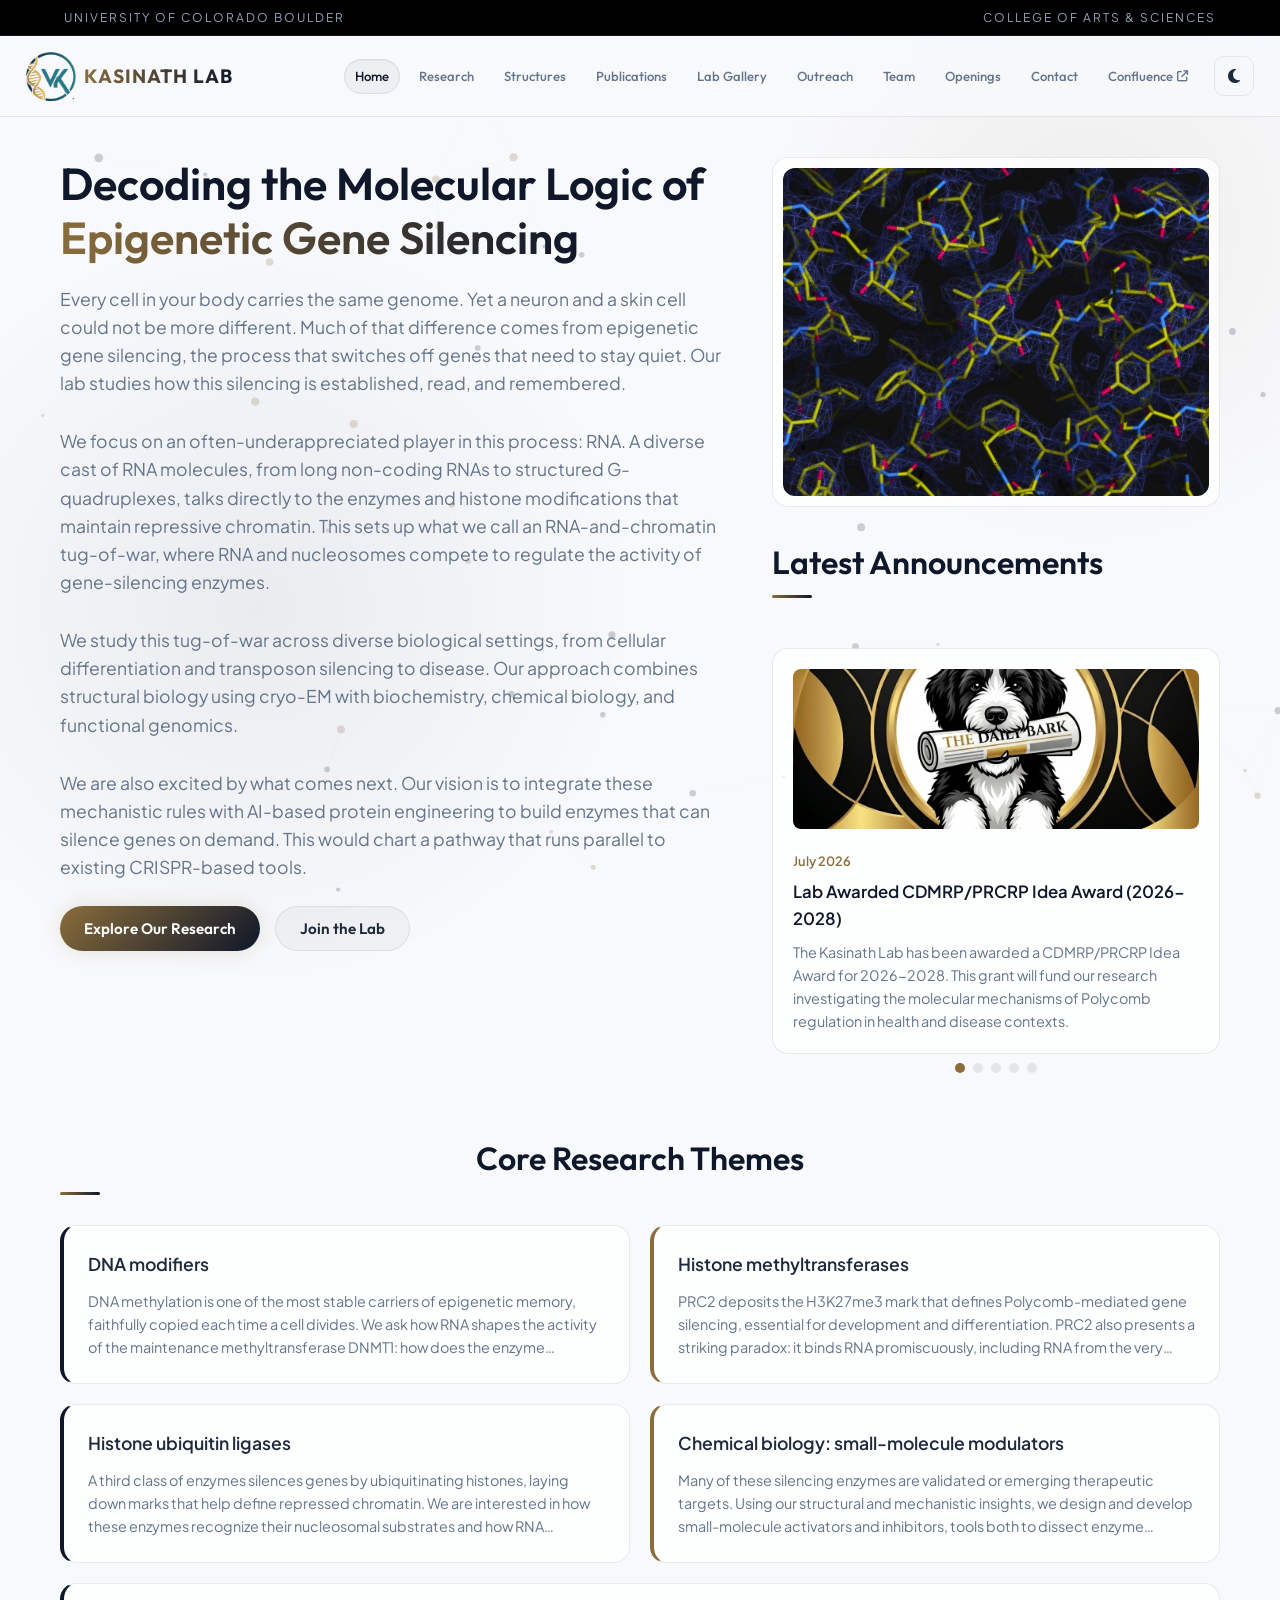
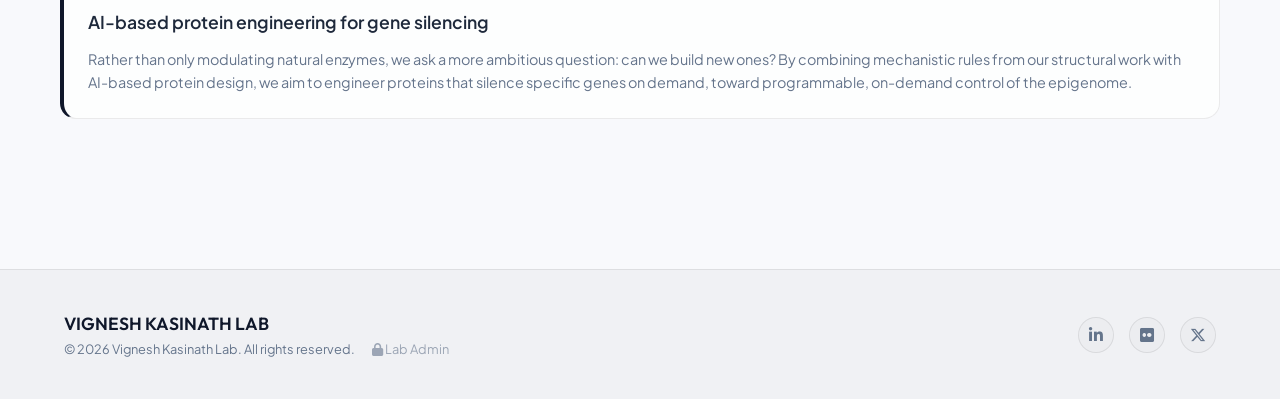
==== commit afb50a68: "Add Nandini Das as Professional Research Assistant with portrait photo and detailed biography" ====
--- a/index.html
+++ b/index.html
@@ -1012,6 +1012,20 @@
           <div class="team-info">
             <h3>Mark Matyas</h3>
             <div class="team-role">MCDB PhD Candidate</div>
+          </div>
+        </div>
+
+        <div class="glass-card team-card" id="team-member-17" data-bio="Nandini Das is a Professional Research Assistant in the Kasinath Laboratory, where she investigates the molecular mechanisms of UHRF1-mediated gene silencing using structural and biochemical approaches.
+
+Her research focuses on understanding how UHRF1, a RING-type E3 ubiquitin ligase, ubiquitinates histone H3 to recruit DNMT1, linking histone modifications to heritable DNA methylation and gene silencing. The Kasinath Lab employs advanced single-particle cryo-EM and cryo-ET to study large macromolecular complexes in native and reconstituted environments.
+
+Before joining the lab, Nandini pursued training in biochemistry and molecular biology, studying the structural and functional characterization of viral RNA polymerases and ubiquitin-conjugating enzymes. Her research interests center on understanding how enzymes convert molecular signals into lasting biological outcomes.">
+          <div class="team-photo-container">
+            <img class="team-photo" src="assets/team_nandini.jpg" alt="Nandini Das">
+          </div>
+          <div class="team-info">
+            <h3>Nandini Das</h3>
+            <div class="team-role">Professional Research Assistant</div>
           </div>
         </div>
 
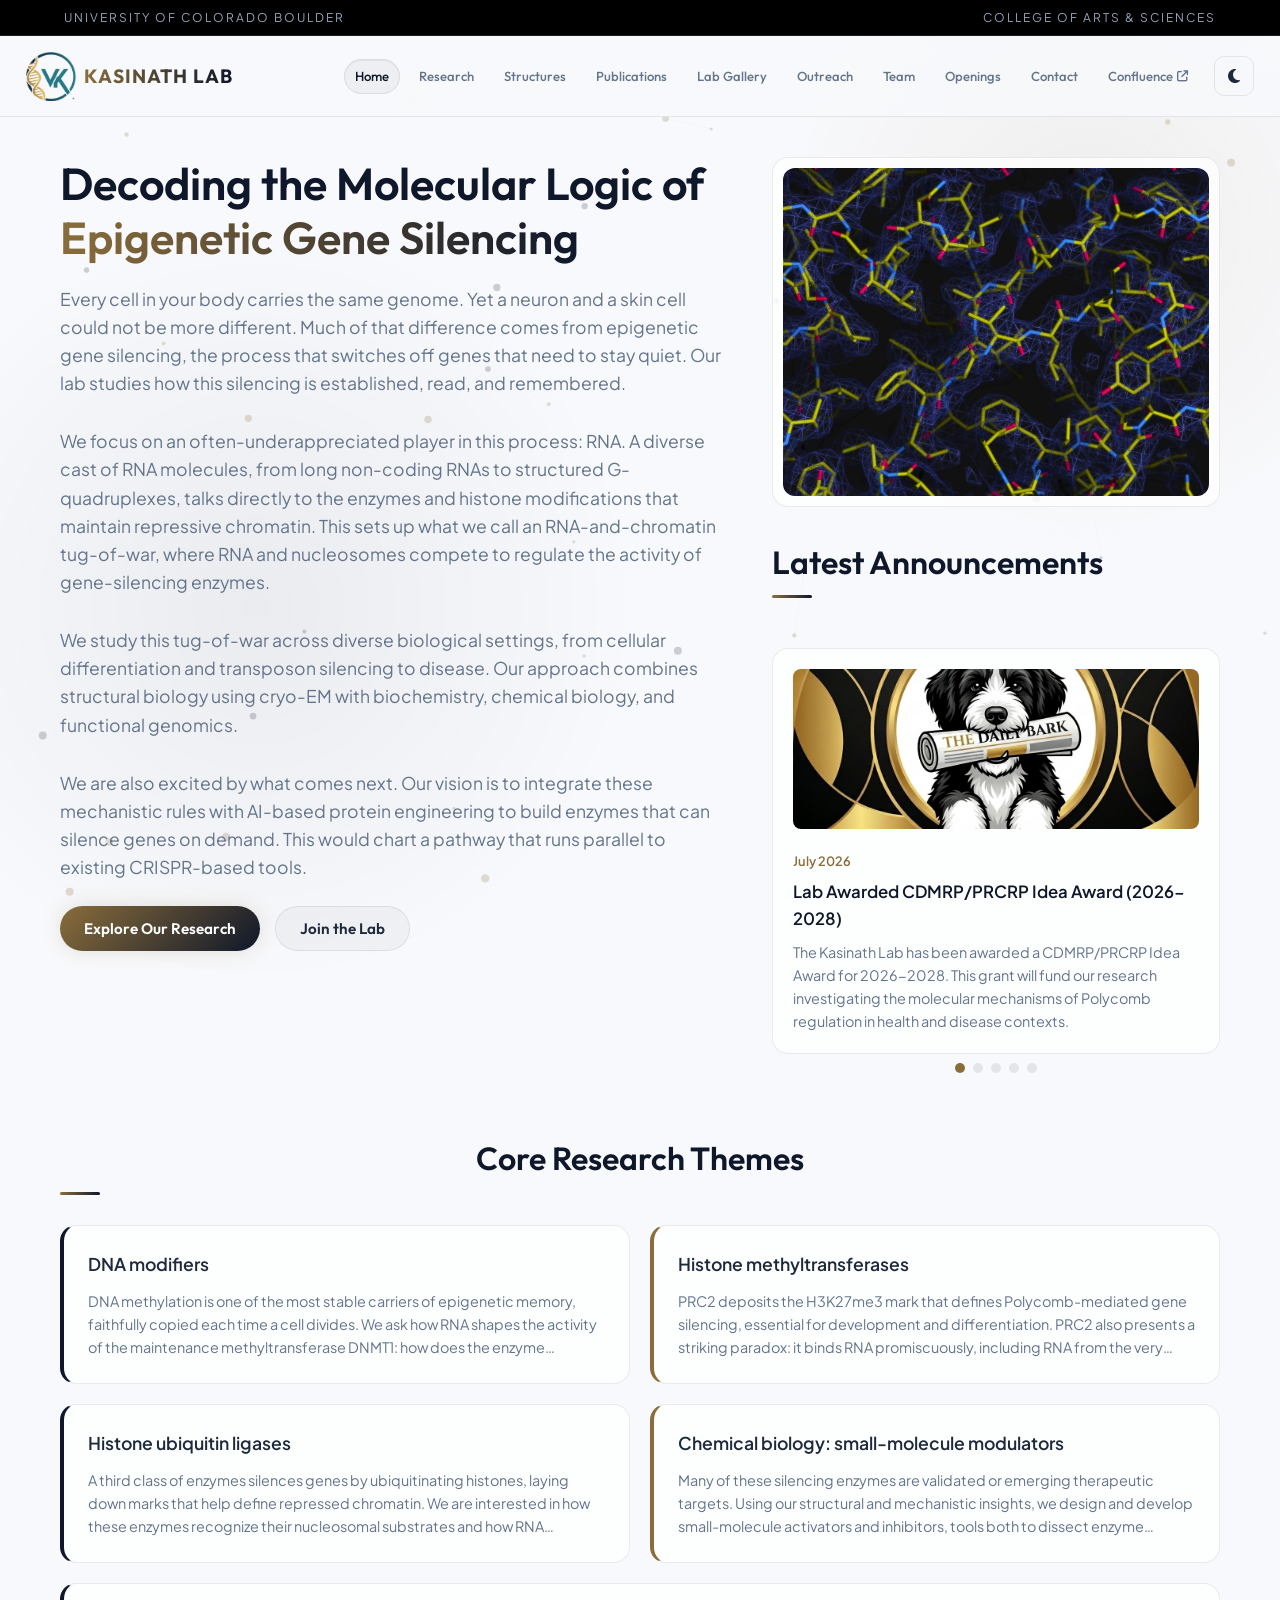
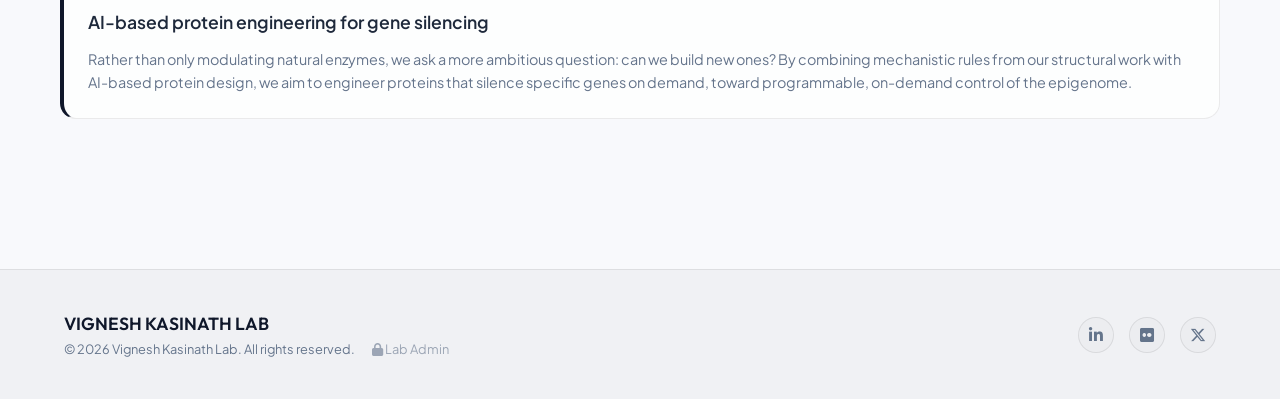
==== commit a2209dc2: "Add Ian Kunkel as Professional Research Assistant with portrait photo and detailed biography" ====
--- a/index.html
+++ b/index.html
@@ -978,6 +978,18 @@
           <div class="team-info">
             <h3>Hailey Geva</h3>
             <div class="team-role">Undergraduate Researcher</div>
+          </div>
+        </div>
+
+        <div class="glass-card team-card" id="team-member-18" data-bio="Ian Kunkel is a Professional Research Assistant in the Kasinath Lab at CU Boulder. He joined in the summer of 2026, delving into the spreading of the H3K9 trimethylation repression marker via SETDB1, which is a key histone methyltransferase responsible for silencing endogenous retrovirus elements, using structural and biochemical means.
+
+Before joining the Kasinath Lab, Ian was an undergraduate researcher in the DuBois Lab doing structural virology at the University of California, Santa Cruz, where he also earned his Bachelor of Science in Biomolecular Engineering.">
+          <div class="team-photo-container">
+            <img class="team-photo" src="assets/team_ian.jpg" alt="Ian Kunkel">
+          </div>
+          <div class="team-info">
+            <h3>Ian Kunkel</h3>
+            <div class="team-role">Professional Research Assistant</div>
           </div>
         </div>
 
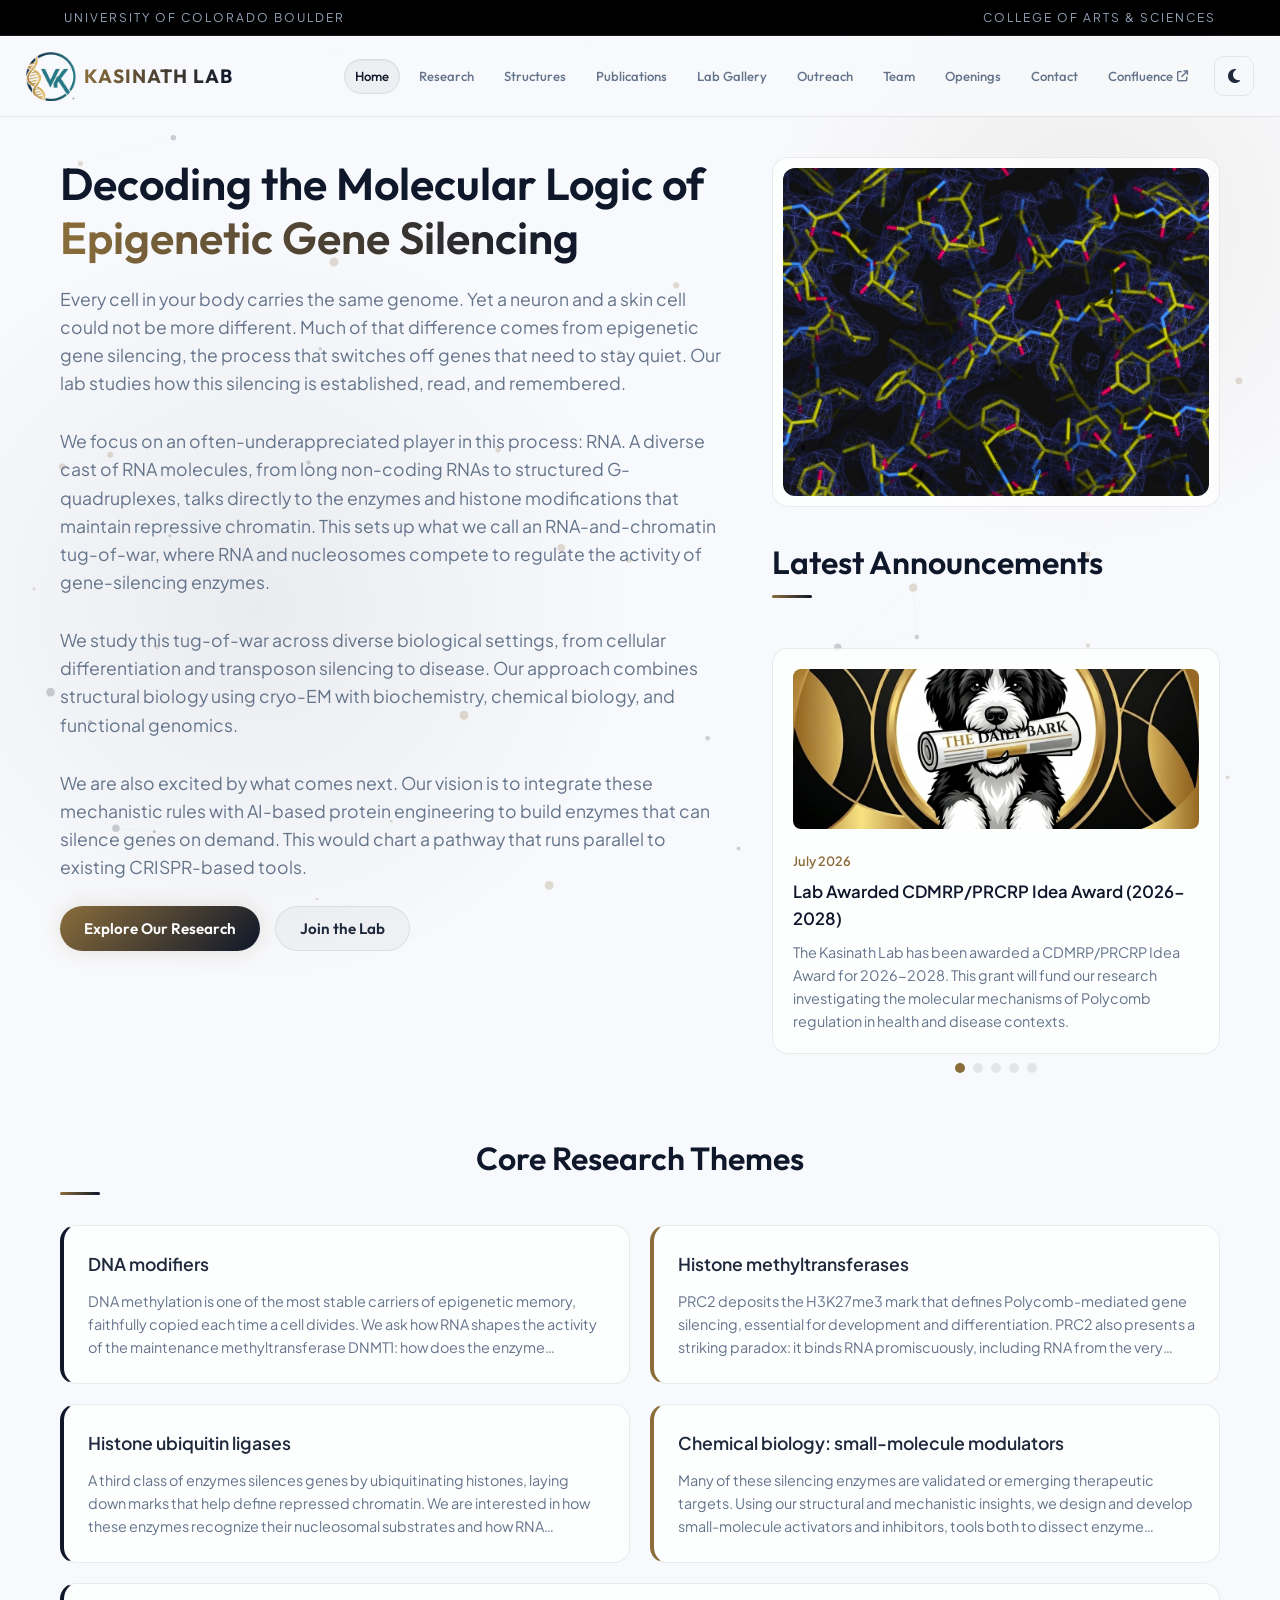
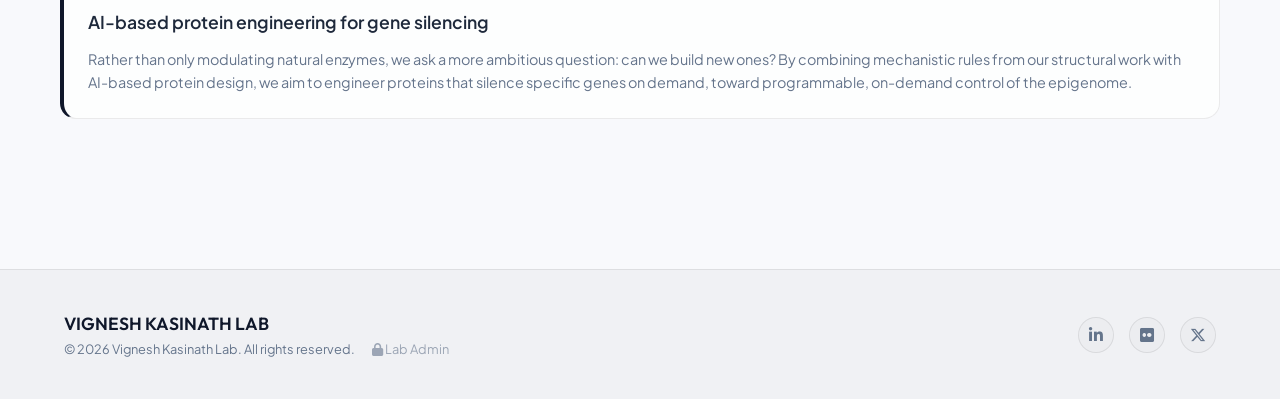
==== commit 07e51995: "Remove Robert Mair's biography description to make it blank" ====
--- a/index.html
+++ b/index.html
@@ -1057,7 +1057,7 @@
           </div>
         </div>
 
-        <div class="glass-card team-card" id="team-member-8">
+        <div class="glass-card team-card" id="team-member-8" data-bio="">
           <div class="team-photo-container">
             <img class="team-photo" src="assets/team_robert.jpg" alt="Robert Mair">
           </div>
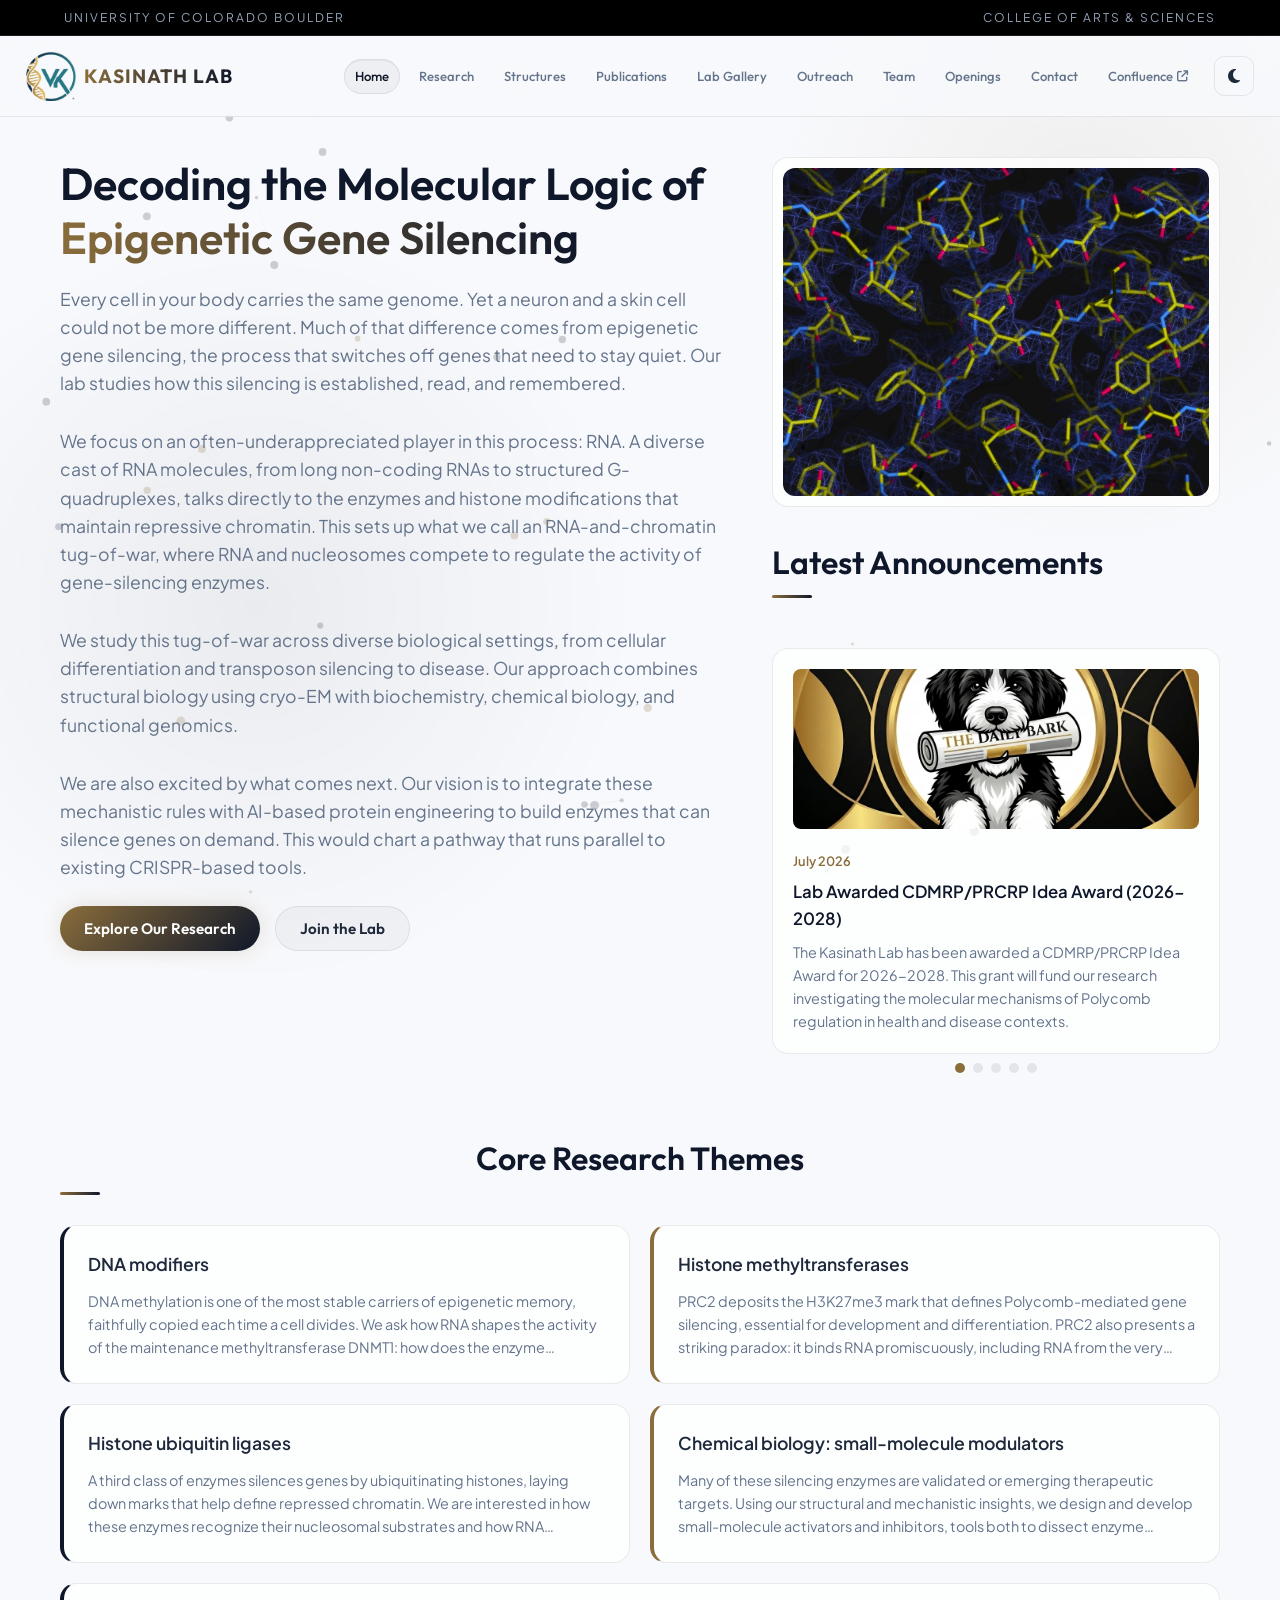
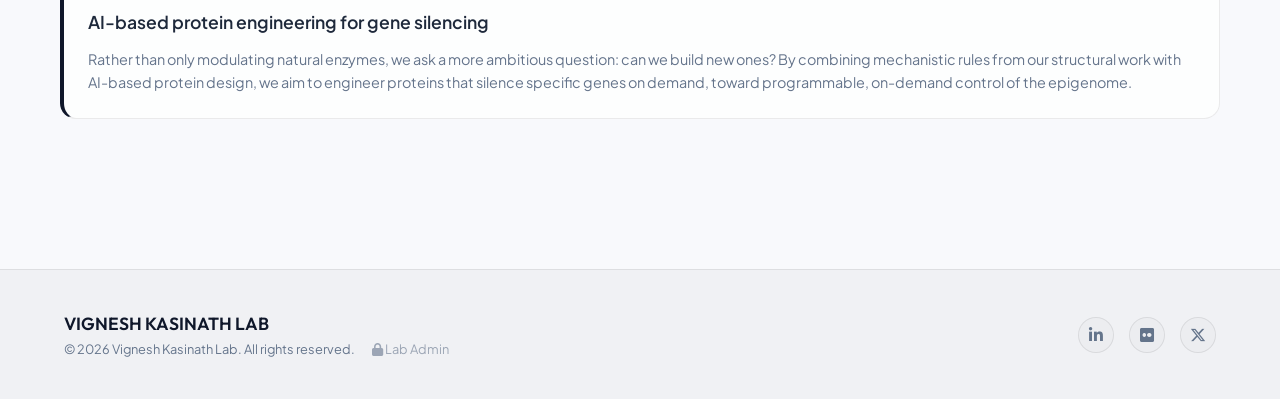
==== commit f758da0d: "Update Will Burczyk card to use cropped portrait photo assets/team_will.jpg" ====
--- a/index.html
+++ b/index.html
@@ -1093,7 +1093,7 @@
 
 At the Kasinath Lab, Will works on characterizing gene repression by PRC2 and the H3K27me3 repressive mark using cryo-EM.">
           <div class="team-photo-container">
-            <div class="team-photo initials-avatar">WB</div>
+            <img class="team-photo" src="assets/team_will.jpg" alt="Will Burczyk">
           </div>
           <div class="team-info">
             <h3>Will Burczyk</h3>
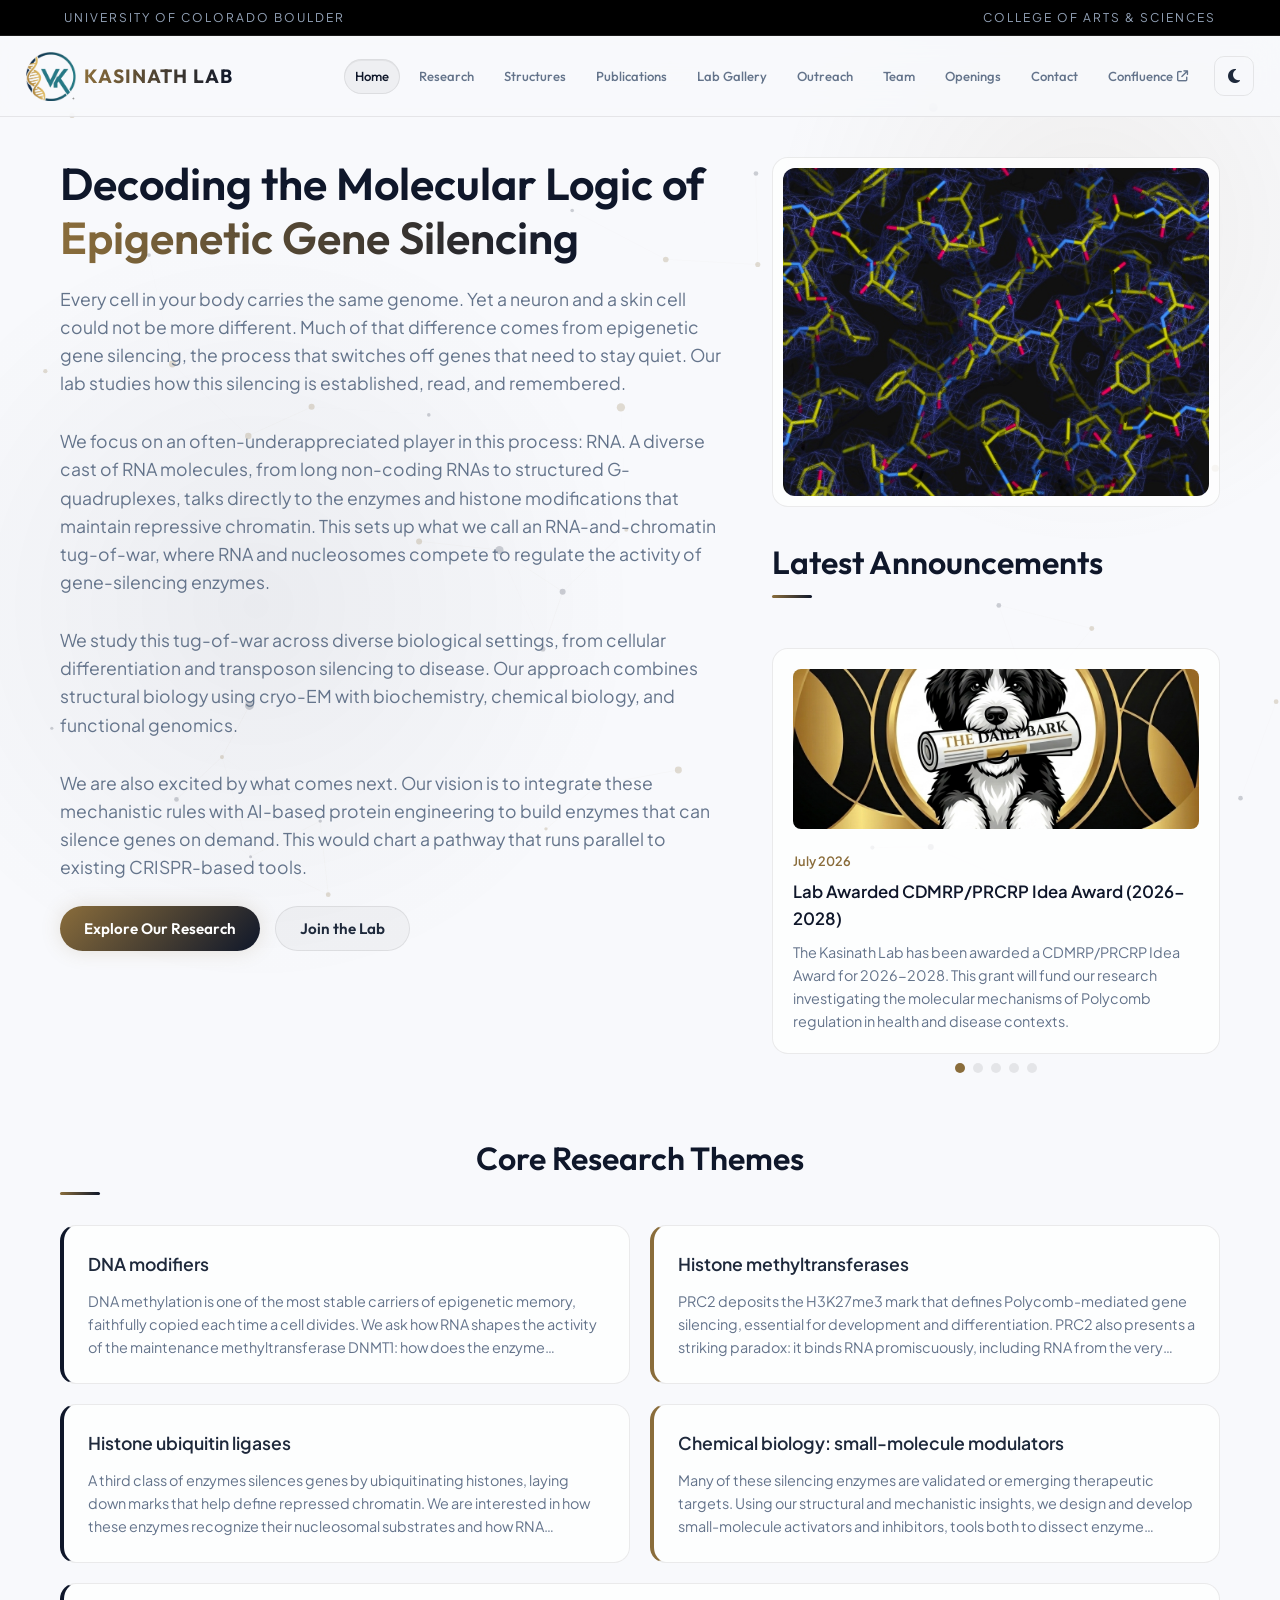
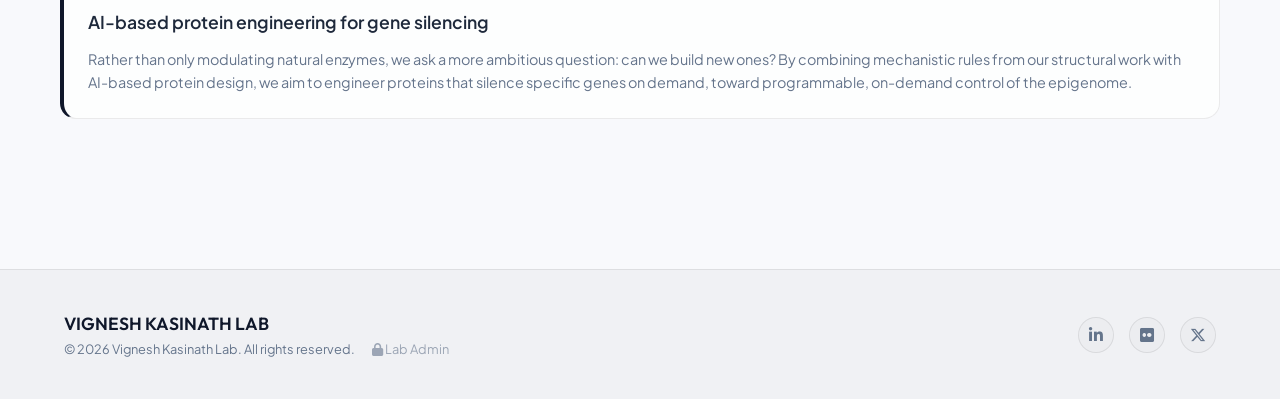
==== commit bd7fc723: "Fix search title encoding and add lab favicon" ====
--- a/index.html
+++ b/index.html
@@ -15,14 +15,15 @@
   </script>
 
   <!-- SEO Meta Tags -->
-  <title>Vignesh Kasinath Lab â€” Regulation of Gene Silencing by RNA and Chromatin</title>
+  <title>Vignesh Kasinath Lab &mdash; Regulation of Gene Silencing by RNA and Chromatin</title>
   <meta name="description" content="We investigate the structural and biochemical mechanisms of gene silencing, chromatin organization, and chromosome pairing using state-of-the-art cryo-EM, cryo-ET, and biochemistry at CU Boulder.">
   <meta name="keywords" content="Vignesh Kasinath, Cryo-EM, Cryo-ET, Chromatin, Gene Silencing, PRC2, Biochemistry, Structural Biology, CU Boulder">
   <meta name="author" content="Vignesh Kasinath Lab">
+  <link rel="icon" type="image/png" sizes="144x144" href="assets/favicon.png">
   
   <!-- Open Graph / Facebook -->
   <meta property="og:type" content="website">
-  <meta property="og:title" content="Vignesh Kasinath Lab â€” Regulation of Gene Silencing">
+  <meta property="og:title" content="Vignesh Kasinath Lab &mdash; Regulation of Gene Silencing">
   <meta property="og:description" content="Investigating the structures of gene silencing complexes and chromatin architecture at the University of Colorado Boulder.">
   <meta property="og:image" content="assets/molecular_header.png">
   
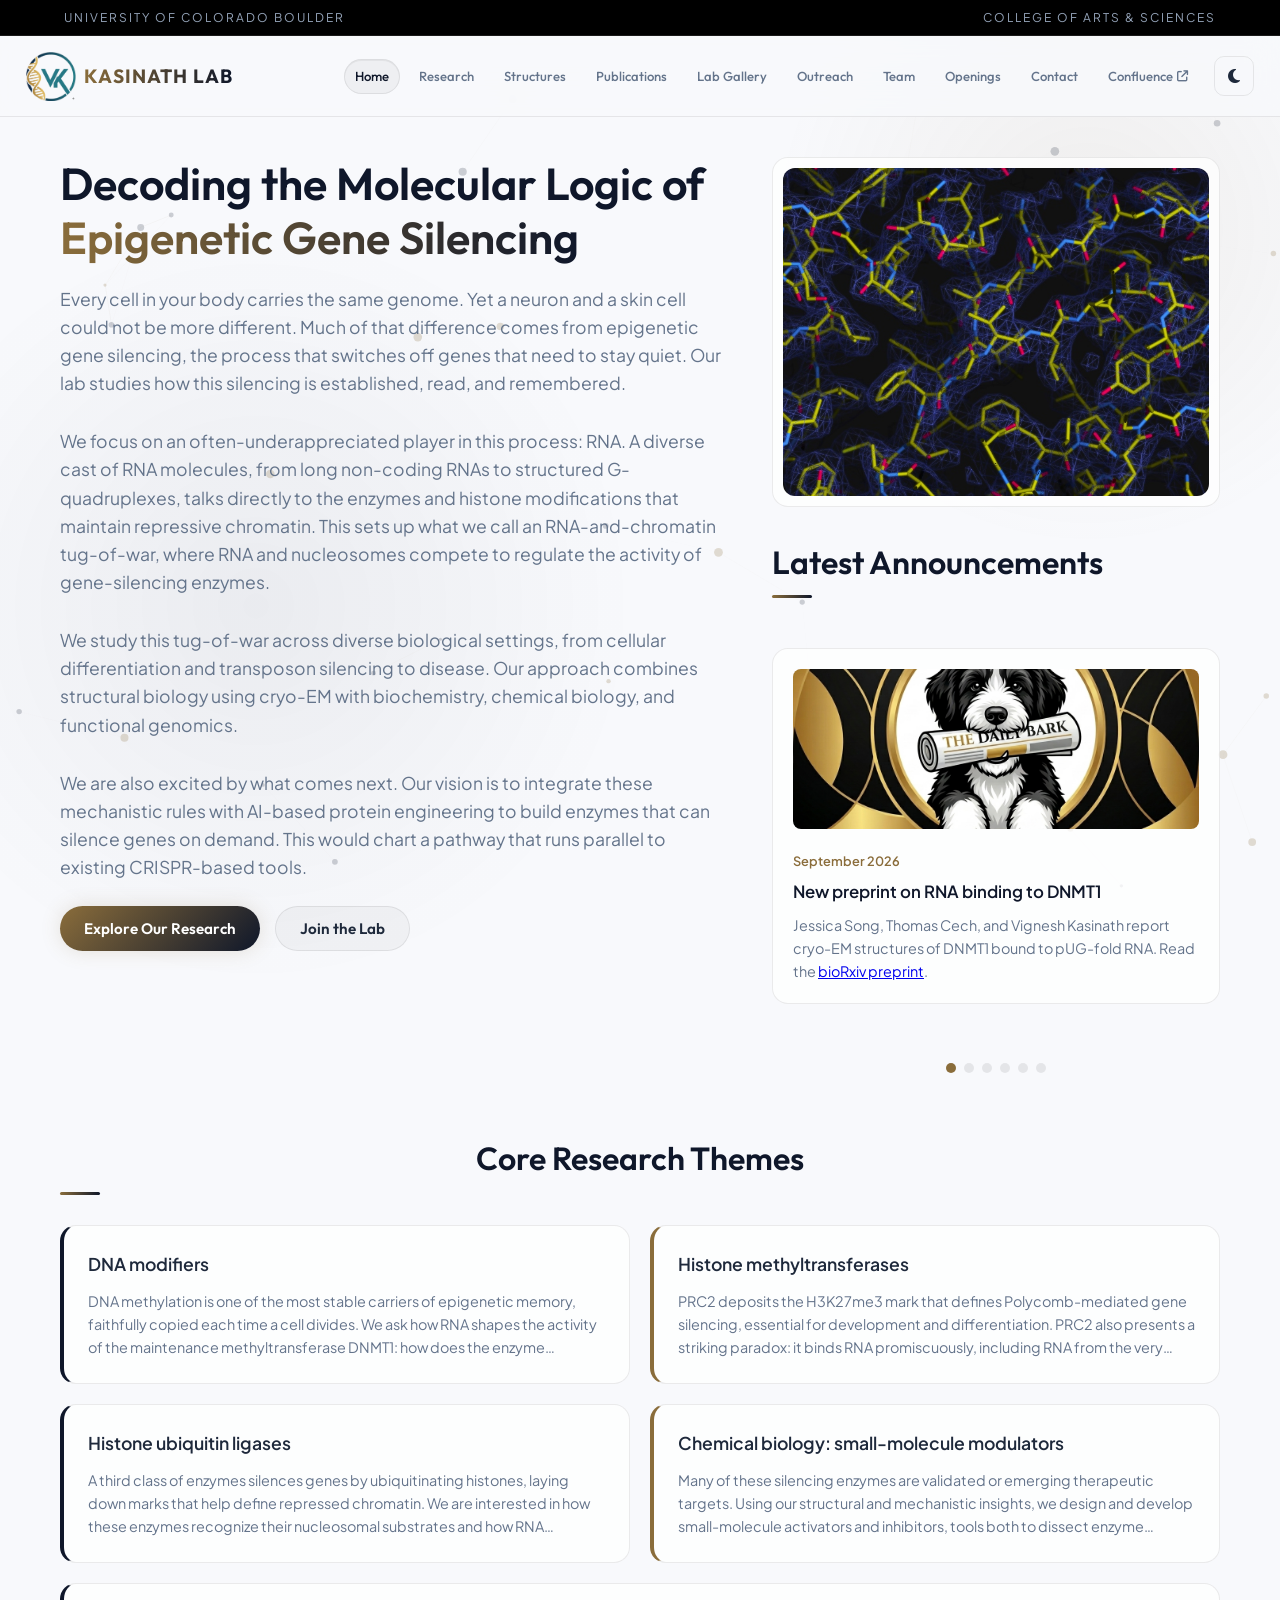
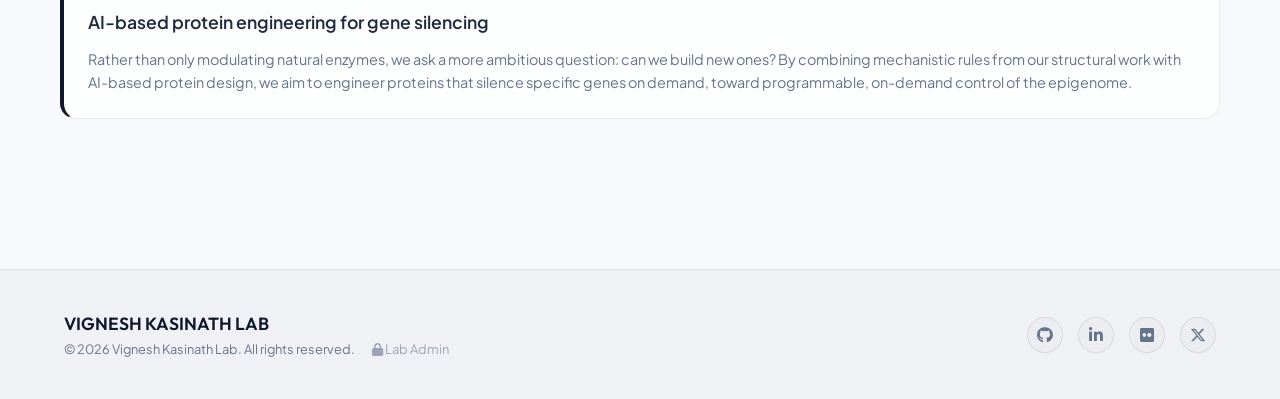
==== commit 1153a366: "Refresh lab roster, research updates, and site performance" ====
--- a/index.html
+++ b/index.html
@@ -124,7 +124,14 @@
             <h2 class="section-title">Latest Announcements</h2>
             
             <div class="news-carousel">
-              <div class="glass-card news-card active" id="news-cdmrp-idea-award">
+              <div class="glass-card news-card active" id="news-dnmt1-preprint">
+                <img src="assets/piku_news_logo.png" alt="" class="news-img">
+                <div class="news-date">September 2026</div>
+                <div class="news-headline">New preprint on RNA binding to DNMT1</div>
+                <div class="news-excerpt">Jessica Song, Thomas Cech, and Vignesh Kasinath report cryo-EM structures of DNMT1 bound to pUG-fold RNA. Read the <a href="https://doi.org/10.64898/2026.09.01.748594" target="_blank" rel="noopener">bioRxiv preprint</a>.</div>
+              </div>
+
+              <div class="glass-card news-card" id="news-cdmrp-idea-award">
                 <img src="assets/piku_news_logo.png" alt="CDMRP Award" class="news-img">
                 <div class="news-date">July 2026</div>
                 <div class="news-headline">Lab Awarded CDMRP/PRCRP Idea Award (2026-2028)</div>
@@ -138,18 +145,18 @@
                 <div class="news-excerpt">Congratulations to biochemistry graduate student Eric Lian on being awarded the BioDataScience Training Grant! This fellowship will support his research applying computational and biochemical tools to investigate epigenetic complexes.</div>
               </div>
 
+              <div class="glass-card news-card" id="news-cellreports-sir">
+                <img src="assets/piku_news_logo.png" alt="SIR heterochromatin" class="news-img">
+                <div class="news-date">July 2026</div>
+                <div class="news-headline">SIR heterochromatin study published in Cell Reports</div>
+                <div class="news-excerpt">Our collaborative study "Physical interactions within the SIR heterochromatin complex potentiate inter-subunit communication and gene repression" was published in Cell Reports. Read details under our <a href="#publications" onclick="document.querySelector('[data-target=publications]').click();">Publications</a> tab.</div>
+              </div>
+
               <div class="glass-card news-card" id="news-miso-preprint">
                 <img src="assets/piku_news_logo.png" alt="Volumetric EM" class="news-img">
                 <div class="news-date">June 2026</div>
                 <div class="news-headline">New Preprint on vEM Segmentation Published in bioRxiv</div>
                 <div class="news-excerpt">Shanmukha and George published their new paper "MISO: A Controlled Ablation of Masking, Initialization, Sampling, and Optimization for Segmentation in Volumetric Electron Microscopy." Read the preprint on <a href="https://doi.org/10.64898/2026.06.19.733473" target="_blank" rel="noopener">bioRxiv</a>.</div>
-              </div>
-
-              <div class="glass-card news-card" id="news-cellreports-sir">
-                <img src="assets/piku_news_logo.png" alt="SIR heterochromatin" class="news-img">
-                <div class="news-date">June 2026</div>
-                <div class="news-headline">New Paper Accepted in Cell Reports</div>
-                <div class="news-excerpt">Our collaborative study "Novel interactions within the SIR heterochromatin complex potentiate inter-subunit communication and gene repression" has been accepted for publication in Cell Reports. Read details under our <a href="#publications" onclick="document.querySelector('[data-target=publications]').click();">Publications</a> tab.</div>
               </div>
 
               <div class="glass-card news-card" id="news-welcome-george-eric">
@@ -277,7 +284,7 @@
           </ul>
         </div>
         <div>
-          <img src="assets/cryo_microscope.png" alt="Cryo-EM electron microscope concept graphic" style="width: 100%; border-radius: 12px; border: 1px solid var(--border-color); box-shadow: var(--shadow-glow-violet);">
+          <img loading="lazy" decoding="async" src="assets/cryo_microscope.png" alt="Cryo-EM electron microscope concept graphic" style="width: 100%; border-radius: 12px; border: 1px solid var(--border-color); box-shadow: var(--shadow-glow-violet);">
         </div>
       </div>
     </section>
@@ -319,6 +326,18 @@
             <span>Resolution: 3.9 Å</span>
           </button>
 
+          <button class="structure-btn" data-pdb="8VMJ" id="btn-struct-8vmj">
+            <h4>PDB 8VMJ</h4>
+            <span>PRC2 with an H3K4me3-modified nucleosome</span>
+            <span>Resolution: 3.1 &Aring;</span>
+          </button>
+
+          <button class="structure-btn" data-pdb="8VOB" id="btn-struct-8vob">
+            <h4>PDB 8VOB</h4>
+            <span>PRC2 with an H3K36me3-modified nucleosome</span>
+            <span>Resolution: 3.1 &Aring;</span>
+          </button>
+
           <button class="structure-btn" data-pdb="5HYN" id="btn-struct-5hyn">
             <h4>EMDB-7306/7310/7312</h4>
             <span>PRC2 Core Fitted in Dinucleosome Map</span>
@@ -339,7 +358,7 @@
 
           <!-- Custom overlay controls -->
           <div class="viewer-overlay-ui" id="viewer-controls">
-            <button class="viewer-control-btn" id="btn-spin">Pause Rotation</button>
+            <button class="viewer-control-btn" id="btn-spin">Auto Rotate</button>
             <button class="viewer-control-btn" id="btn-style">Style: Cartoon</button>
             <button class="viewer-control-btn" id="btn-reset">Reset View</button>
           </div>
@@ -372,6 +391,34 @@
 
       <div class="publications-list" id="publications-content">
         
+        <!-- September 2026 preprint -->
+        <div class="glass-card publication-item" data-category="recent" id="pub-2026-biorxiv-dnmt1">
+          <div class="pub-year">2026</div>
+          <div class="pub-details">
+            <h3 class="pub-title">Structures of pUG-fold RNA bound to DNMT1 reveal a mechanism for RNA-mediated epigenetic regulation</h3>
+            <p class="pub-authors">Song J. J., Cech T. R., <strong>Kasinath V.</strong></p>
+            <p class="pub-journal">bioRxiv preprint. September 2026. doi:10.64898/2026.09.01.748594</p>
+            <div class="pub-links">
+              <a href="https://doi.org/10.64898/2026.09.01.748594" target="_blank" rel="noopener">bioRxiv</a>
+              <a href="https://pubmed.ncbi.nlm.nih.gov/42922532/" target="_blank" rel="noopener">PubMed</a>
+            </div>
+          </div>
+        </div>
+
+        <!-- Pub 2 -->
+        <div class="glass-card publication-item" data-category="recent prc" id="pub-2026-cellreports-sir">
+          <div class="pub-year">2026</div>
+          <div class="pub-details">
+            <h3 class="pub-title">Physical interactions within the SIR heterochromatin complex potentiate inter-subunit communication and gene repression</h3>
+            <p class="pub-authors">Kotz J., Martz E. J., Nelson M., Savoie N., Schmitt L., States J., Holton N., Guillen D., <strong>Kasinath V.</strong>, Hansen K., Johnson A. M.</p>
+            <p class="pub-journal">Cell Reports. (2026) 45(7):117564. doi:10.1016/j.celrep.2026.117564</p>
+            <div class="pub-links">
+              <a href="https://doi.org/10.1016/j.celrep.2026.117564" target="_blank" rel="noopener">Publisher Link</a>
+              <a href="https://pubmed.ncbi.nlm.nih.gov/42400910/" target="_blank" rel="noopener">PubMed</a>
+            </div>
+          </div>
+        </div>
+
         <!-- Pub 1 -->
         <div class="glass-card publication-item" data-category="recent" id="pub-2026-biorxiv-miso">
           <div class="pub-year">2026</div>
@@ -382,19 +429,6 @@
             <div class="pub-links">
               <a href="https://doi.org/10.64898/2026.06.19.733473" target="_blank" rel="noopener" class="pub-link"><i class="fa-solid fa-arrow-up-right-from-square"></i> bioRxiv Link</a>
               <a href="https://www.biorxiv.org/content/10.64898/2026.06.19.733473v1.full.pdf" target="_blank" rel="noopener" class="pub-link"><i class="fa-solid fa-file-pdf"></i> bioRxiv PDF</a>
-            </div>
-          </div>
-        </div>
-
-        <!-- Pub 2 -->
-        <div class="glass-card publication-item" data-category="recent prc" id="pub-2026-cellreports-sir">
-          <div class="pub-year">2026</div>
-          <div class="pub-details">
-            <h3 class="pub-title">Novel interactions within the SIR heterochromatin complex potentiate inter-subunit communication and gene repression</h3>
-            <p class="pub-authors">Kotz J., Martz E. J., Nelson M., Savoie N., Schmitt L., States J., Holton N., Guillen D., <strong>Kasinath V.</strong>, Hansen K., Johnson A. M.</p>
-            <p class="pub-journal">Cell Reports. (2026) In Press / Accepted</p>
-            <div class="pub-links">
-              <!-- Link to be added once available -->
             </div>
           </div>
         </div>
@@ -876,7 +910,7 @@
 
       <!-- Full-Width Group Showcase Card -->
       <div class="glass-card outreach-hero-card">
-        <img src="assets/B2B_Kasinath_Lab_Group_Photo_July_2024.jpg" alt="B2B &amp; Kasinath Lab Group Photo July 2024">
+        <img loading="lazy" decoding="async" src="assets/B2B_Kasinath_Lab_Group_Photo_July_2024.jpg" alt="B2B &amp; Kasinath Lab Group Photo July 2024">
         <div class="outreach-hero-caption">
           <p>July 2024 - Presenting our scientific journeys to the Bridges to Bioscience (B2B) Program!</p>
         </div>
@@ -926,7 +960,7 @@
                         <!-- Principal Investigator (featured) -->
       <div class="glass-card pi-feature" id="team-pi" data-bio="Dr. Kasinath completed his postdoctoral training at UC Berkeley / LBNL, where he determined pioneering cryo-EM structures of PRC2 and PRC2 engaging with nucleosomes. He established his independent research group at CU Boulder in August 2021 to continue pushing the boundaries of structural molecular biology.">
         <div class="pi-photo">
-          <img class="team-photo" src="assets/team_vignesh.jpg" alt="Vignesh Kasinath">
+          <img loading="lazy" decoding="async" class="team-photo" src="assets/team_vignesh.jpg" alt="Vignesh Kasinath">
         </div>
         <div class="pi-info">
           <h3>Vignesh Kasinath</h3>
@@ -940,9 +974,25 @@
       </div>
 
       <div class="team-grid" id="team-members">
+        <div class="glass-card team-card" id="team-member-19" data-bio="">
+          <div class="team-photo-container"><div class="team-photo initials-avatar">AP</div></div>
+          <div class="team-info">
+            <h3>Adithi Patel</h3>
+            <div class="team-role">Integrative Physiology</div>
+          </div>
+        </div>
+
+        <div class="glass-card team-card" id="team-member-20" data-bio="">
+          <div class="team-photo-container"><div class="team-photo initials-avatar">AR</div></div>
+          <div class="team-info">
+            <h3>Aidan Ross-Boon</h3>
+            <div class="team-role">Biochemistry</div>
+          </div>
+        </div>
+
         <div class="glass-card team-card" id="team-member-7" data-bio="Carolina is currently a PhD student in the MCDB program at CU (co-advised with the Chuong lab). Her project focuses on understanding how chromatin-associated proteins interact at the molecular level, and how disruptions in their function can affect epigenetic profiles, contribute to disease, and influence the activity of transposable elements. She uses a combination of biochemical, genomic and computational approaches.">
           <div class="team-photo-container">
-            <img class="team-photo" src="assets/team_carolina.jpg" alt="Carolina Valderrama Hincapie">
+            <img loading="lazy" decoding="async" class="team-photo" src="assets/team_carolina.jpg" alt="Carolina Valderrama Hincapie">
           </div>
           <div class="team-info">
             <h3>Carolina Valderrama Hincapie</h3>
@@ -954,7 +1004,7 @@
 
 Prior to joining the lab, Eric earned a Bachelor of Science in Biochemistry from the University of Washington in 2025. As an undergraduate, he conducted research at the Institute for Protein Design under Dr. David Baker, where he designed DNA-binding proteins, and in Dr. Brian Beliveau’s laboratory, where he worked on developing computational tools for spatial transcriptomics.">
           <div class="team-photo-container">
-            <img class="team-photo" src="assets/team_eric.jpg" alt="Eric Lian">
+            <img loading="lazy" decoding="async" class="team-photo" src="assets/team_eric.jpg" alt="Eric Lian">
           </div>
           <div class="team-info">
             <h3>Eric Lian</h3>
@@ -964,7 +1014,7 @@
 
         <div class="glass-card team-card" id="team-member-12">
           <div class="team-photo-container">
-            <img class="team-photo" src="assets/team_george.jpg" alt="George S. Stephenson">
+            <img loading="lazy" decoding="async" class="team-photo" src="assets/team_george.jpg" alt="George S. Stephenson">
           </div>
           <div class="team-info">
             <h3>George S. Stephenson</h3>
@@ -974,7 +1024,7 @@
 
         <div class="glass-card team-card" id="team-member-10" data-bio="Hailey Geva is an undergraduate researcher at the Kasinath Lab. She is currently pursuing a double major in biochemistry and neuroscience with a minor in Korean language and culture at CU. In her spare time, she enjoys reading, writing, and spending time with her family and friends.">
           <div class="team-photo-container">
-            <img class="team-photo" src="assets/team_hailey.jpg" alt="Hailey Geva">
+            <img loading="lazy" decoding="async" class="team-photo" src="assets/team_hailey.jpg" alt="Hailey Geva">
           </div>
           <div class="team-info">
             <h3>Hailey Geva</h3>
@@ -986,7 +1036,7 @@
 
 Before joining the Kasinath Lab, Ian was an undergraduate researcher in the DuBois Lab doing structural virology at the University of California, Santa Cruz, where he also earned his Bachelor of Science in Biomolecular Engineering.">
           <div class="team-photo-container">
-            <img class="team-photo" src="assets/team_ian.jpg" alt="Ian Kunkel">
+            <img loading="lazy" decoding="async" class="team-photo" src="assets/team_ian.jpg" alt="Ian Kunkel">
           </div>
           <div class="team-info">
             <h3>Ian Kunkel</h3>
@@ -996,7 +1046,7 @@
 
         <div class="glass-card team-card" id="team-member-4" data-bio="Co-mentored by Tom Cech">
           <div class="team-photo-container">
-            <img class="team-photo" src="assets/team_jessica.jpg" alt="Jessica Song">
+            <img loading="lazy" decoding="async" class="team-photo" src="assets/team_jessica.jpg" alt="Jessica Song">
           </div>
           <div class="team-info">
             <h3>Jessica Song</h3>
@@ -1004,11 +1054,19 @@
           </div>
         </div>
 
+        <div class="glass-card team-card" id="team-member-21" data-bio="">
+          <div class="team-photo-container"><div class="team-photo initials-avatar">LL</div></div>
+          <div class="team-info">
+            <h3>Leala Lara</h3>
+            <div class="team-role">MCDB Student</div>
+          </div>
+        </div>
+
         <div class="glass-card team-card" id="team-member-1" data-bio="Liqi is a postdoctoral researcher in Dr. Vignesh Kasinath’s laboratory at the University of Colorado Boulder. Her research focuses on applying structural biology techniques to uncover the molecular mechanisms and functions of protein complexes.
 
 Liqi earned her bachelor’s degree in Biological Science from Shandong University in June 2016, and then she earned her Ph.D. degree in Quantitative Biology from University of Texas at Arlington in May 2021. She has been a postdoc in Kasinath’s lab since July 2021. At the Kasinath lab, her research focuses on structural and biochemical studies of nucleosome modifiers and transcription factors.">
           <div class="team-photo-container">
-            <img class="team-photo" src="assets/team_liqi.jpg" alt="Liqi Yao">
+            <img loading="lazy" decoding="async" class="team-photo" src="assets/team_liqi.jpg" alt="Liqi Yao">
           </div>
           <div class="team-info">
             <h3>Liqi Yao</h3>
@@ -1020,7 +1078,7 @@
 
 His current work in the lab has focused on allosteric mechanisms of PRC2, specifically looking at how post-translational modifications affect enzymatic activity and specificity.">
           <div class="team-photo-container">
-            <img class="team-photo" src="assets/team_mark.jpg" alt="Mark Matyas">
+            <img loading="lazy" decoding="async" class="team-photo" src="assets/team_mark.jpg" alt="Mark Matyas">
           </div>
           <div class="team-info">
             <h3>Mark Matyas</h3>
@@ -1034,7 +1092,7 @@
 
 Before joining the lab, Nandini pursued training in biochemistry and molecular biology, studying the structural and functional characterization of viral RNA polymerases and ubiquitin-conjugating enzymes. Her research interests center on understanding how enzymes convert molecular signals into lasting biological outcomes.">
           <div class="team-photo-container">
-            <img class="team-photo" src="assets/team_nandini.jpg" alt="Nandini Das">
+            <img loading="lazy" decoding="async" class="team-photo" src="assets/team_nandini.jpg" alt="Nandini Das">
           </div>
           <div class="team-info">
             <h3>Nandini Das</h3>
@@ -1050,7 +1108,7 @@
 
 When he's not in lab, Noah enjoys hiking, snowboarding, reading, and strategy games.">
           <div class="team-photo-container">
-            <img class="team-photo" src="assets/team_noah.jpg" alt="Noah Lohar">
+            <img loading="lazy" decoding="async" class="team-photo" src="assets/team_noah.jpg" alt="Noah Lohar">
           </div>
           <div class="team-info">
             <h3>Noah Lohar</h3>
@@ -1060,7 +1118,7 @@
 
         <div class="glass-card team-card" id="team-member-8" data-bio="">
           <div class="team-photo-container">
-            <img class="team-photo" src="assets/team_robert.jpg" alt="Robert Mair">
+            <img loading="lazy" decoding="async" class="team-photo" src="assets/team_robert.jpg" alt="Robert Mair">
           </div>
           <div class="team-info">
             <h3>Robert Mair</h3>
@@ -1082,7 +1140,7 @@
 
 At the Kasinath Lab, Ved conducted research benchmarking Large Language Models for RNA sequence-to-structure prediction, and led the UI/UX redesign and modernization of the laboratory website.">
           <div class="team-photo-container">
-            <img class="team-photo" src="assets/team_ved.jpg" alt="Vedanth (Ved) Murari">
+            <img loading="lazy" decoding="async" class="team-photo" src="assets/team_ved.jpg" alt="Vedanth (Ved) Murari">
           </div>
           <div class="team-info">
             <h3>Vedanth (Ved) Murari</h3>
@@ -1090,21 +1148,9 @@
           </div>
         </div>
 
-        <div class="glass-card team-card" id="team-member-16" data-bio="Will Burczyk is an Undergraduate Researcher at the Kasinath Lab and a 2nd-year student at the University of Colorado Boulder, studying Biochemistry and Physics. His research focuses on understanding the physicochemical basis for gene regulation at the molecular level.
-
-At the Kasinath Lab, Will works on characterizing gene repression by PRC2 and the H3K27me3 repressive mark using cryo-EM.">
-          <div class="team-photo-container">
-            <img class="team-photo" src="assets/team_will.jpg" alt="Will Burczyk">
-          </div>
-          <div class="team-info">
-            <h3>Will Burczyk</h3>
-            <div class="team-role">Undergraduate Researcher</div>
-          </div>
-        </div>
-
         <div class="glass-card team-card" id="team-member-mascot">
           <div class="team-photo-container">
-            <img class="team-photo" src="assets/team_piku.jpg" alt="Piku">
+            <img loading="lazy" decoding="async" class="team-photo" src="assets/team_piku.jpg" alt="Piku">
           </div>
           <div class="team-info">
             <h3>Piku</h3>
@@ -1118,36 +1164,48 @@
         <h3 class="outreach-alumni-title" style="margin-bottom: 20px;">Alumni</h3>
         <div class="alumni-grid" style="grid-template-columns: 1fr;">
           <div class="glass-card alumni-card" style="padding: 30px;">
-            <ul style="display: grid; grid-template-columns: repeat(auto-fill, minmax(280px, 1fr)); gap: 15px;">
+            <h4>Graduate Students</h4>
+            <ul style="display: grid; grid-template-columns: repeat(auto-fill, minmax(min(100%, 280px), 1fr)); gap: 15px;">
+              <li><i class="fa-solid fa-circle-notch"></i> <span><strong>Nischal Bhandari</strong> (IQ Bio Rotation Student)</span></li>
               <li><i class="fa-solid fa-circle-notch"></i> <span><strong>Danielle Guillen, PhD</strong> (PhD Candidate) &mdash; <em>Now at Novo Nordisk</em></span></li>
               <li><i class="fa-solid fa-circle-notch"></i> <span><strong>Keagan Hesse</strong> (Biochemistry PhD Candidate)</span></li>
               <li><i class="fa-solid fa-circle-notch"></i> <span><strong>Shanmukha Vamshi Kuruba</strong> (Computer Science Masters Student)</span></li>
+              <li><i class="fa-solid fa-circle-notch"></i> <span><strong>Aubrey Wolfe</strong> (Biochemistry Rotation Student, Spring 2023)</span></li>
+              <li><i class="fa-solid fa-circle-notch"></i> <span><strong>Niraj Gupta</strong> (Computer Science Masters Student, 2022-2023) &mdash; <em>Now Software Engineer at Arista Networks</em></span></li>
+              <li><i class="fa-solid fa-circle-notch"></i> <span><strong>Phuoc Huynh</strong> (MCDB Rotation Student, Fall 2022)</span></li>
+              <li><i class="fa-solid fa-circle-notch"></i> <span><strong>David Vaisar</strong> (Biochemistry Rotation Student, Spring 2022)</span></li>
+              <li><i class="fa-solid fa-circle-notch"></i> <span><strong>Miranda Juarros</strong> (Biochemistry Rotation Student, Spring 2022)</span></li>
+              <li><i class="fa-solid fa-circle-notch"></i> <span><strong>Shamira Gonzalez</strong> (Biochemistry Rotation Student, Fall 2021)</span></li>
+              <li><i class="fa-solid fa-circle-notch"></i> <span><strong>Sashi Weerawarana</strong> (Biochemistry Rotation Student, Fall 2021)</span></li>
+            </ul>
+          </div>
+          <div class="glass-card alumni-card" style="padding: 30px;">
+            <h4>Undergraduates</h4>
+            <ul style="display: grid; grid-template-columns: repeat(auto-fill, minmax(min(100%, 280px), 1fr)); gap: 15px;">
               <li><i class="fa-solid fa-circle-notch"></i> <span><strong>Malia Edgerton</strong> (Undergraduate Research Student, 2024-2025)</span></li>
               <li><i class="fa-solid fa-circle-notch"></i> <span><strong>Iona Kelly</strong> (B2B, Summer 2025)</span></li>
               <li><i class="fa-solid fa-circle-notch"></i> <span><strong>Malavika Vinod</strong> (Undergraduate Research Student, 2022-2025) &mdash; <em>Now Graduate Student at UCSF</em></span></li>
-              <li><i class="fa-solid fa-circle-notch"></i> <span><strong>Kaylor Huang</strong> (High School, Summer 2024)</span></li>
               <li><i class="fa-solid fa-circle-notch"></i> <span><strong>Catrina Day</strong> (STEM UpLIFT, 2023-2024)</span></li>
-              <li><i class="fa-solid fa-circle-notch"></i> <span><strong>Angel Zhang</strong> (PRA, 2022-2024) &mdash; <em>Now at UCSF (preparing for Med School)</em></span></li>
               <li><i class="fa-solid fa-circle-notch"></i> <span><strong>Emma Judge</strong> (Undergraduate Research Student, 2022-2024) &mdash; <em>Preparing for Med School</em></span></li>
               <li><i class="fa-solid fa-circle-notch"></i> <span><strong>Jack Stoner</strong> (Undergraduate Research Student, 2023-2024) &mdash; <em>Preparing for Graduate School (PhD)</em></span></li>
               <li><i class="fa-solid fa-circle-notch"></i> <span><strong>Vrinda Anil</strong> (Computer Science Research Student, 2022-2024) &mdash; <em>Now Software Engineer at Amazon</em></span></li>
-              <li><i class="fa-solid fa-circle-notch"></i> <span><strong>Akhil Gargey Iragavarapu</strong> (Postdoctoral Fellow, 2021-2024)</span></li>
-              <li><i class="fa-solid fa-circle-notch"></i> <span><strong>Aubrey Wolfe</strong> (Biochemistry Rotation Student, Spring 2023)</span></li>
               <li><i class="fa-solid fa-circle-notch"></i> <span><strong>Avy Chiluka</strong> (Undergraduate Student Researcher, IPHY, 2022-2023)</span></li>
-              <li><i class="fa-solid fa-circle-notch"></i> <span><strong>Ash Weier</strong> (Lab Manager, 2022-2023) &mdash; <em>Now PRA at CU Boulder Center for Cryo Electron Tomography</em></span></li>
-              <li><i class="fa-solid fa-circle-notch"></i> <span><strong>Niraj Gupta</strong> (Computer Science Masters Student, 2022-2023) &mdash; <em>Now Software Engineer at Arista Networks</em></span></li>
               <li><i class="fa-solid fa-circle-notch"></i> <span><strong>Maggie Cornelius</strong> (Undergraduate Student Researcher, MCDB, 2021-2023)</span></li>
-              <li><i class="fa-solid fa-circle-notch"></i> <span><strong>Phuoc Huynh</strong> (MCDB Rotation Student, Fall 2022)</span></li>
               <li><i class="fa-solid fa-circle-notch"></i> <span><strong>Carson McKenna</strong> (STEM UpLIFT / Summer Undergraduate Student, 2022)</span></li>
               <li><i class="fa-solid fa-circle-notch"></i> <span><strong>Ryan Otten</strong> (Community College / Summer Undergraduate Student, 2022)</span></li>
               <li><i class="fa-solid fa-circle-notch"></i> <span><strong>Ryan Stoner</strong> (Undergraduate Student, 2020-2022) &mdash; <em>Now NIH Postbac</em></span></li>
-              <li><i class="fa-solid fa-circle-notch"></i> <span><strong>David Vaisar</strong> (Biochemistry Rotation Student, Spring 2022)</span></li>
-              <li><i class="fa-solid fa-circle-notch"></i> <span><strong>Miranda Juarros</strong> (Biochemistry Rotation Student, Spring 2022)</span></li>
-              <li><i class="fa-solid fa-circle-notch"></i> <span><strong>Casey Simoes</strong> (Lab Manager, 2021-2022)</span></li>
-              <li><i class="fa-solid fa-circle-notch"></i> <span><strong>Shamira Gonzalez</strong> (Biochemistry Rotation Student, Fall 2021)</span></li>
-              <li><i class="fa-solid fa-circle-notch"></i> <span><strong>Sashi Weerawarana</strong> (Biochemistry Rotation Student, Fall 2021)</span></li>
               <li><i class="fa-solid fa-circle-notch"></i> <span><strong>Tyler Hobbs</strong> (Biochemistry Undergraduate, Fall 2021) &mdash; <em>Now Laboratory Associate at SomaLogic</em></span></li>
               <li><i class="fa-solid fa-circle-notch"></i> <span><strong>Elijah Ortivez</strong> (STEM UpLIFT, Fall 2021)</span></li>
+            </ul>
+          </div>
+          <div class="glass-card alumni-card" style="padding: 30px;">
+            <h4>Research Associates and Other Alumni</h4>
+            <ul style="display: grid; grid-template-columns: repeat(auto-fill, minmax(min(100%, 280px), 1fr)); gap: 15px;">
+              <li><i class="fa-solid fa-circle-notch"></i> <span><strong>Kaylor Huang</strong> (High School, Summer 2024)</span></li>
+              <li><i class="fa-solid fa-circle-notch"></i> <span><strong>Angel Zhang</strong> (PRA, 2022-2024) &mdash; <em>Now at UCSF (preparing for Med School)</em></span></li>
+              <li><i class="fa-solid fa-circle-notch"></i> <span><strong>Akhil Gargey Iragavarapu</strong> (Postdoctoral Fellow, 2021-2024)</span></li>
+              <li><i class="fa-solid fa-circle-notch"></i> <span><strong>Ash Weier</strong> (Lab Manager, 2022-2023) &mdash; <em>Now PRA at CU Boulder Center for Cryo Electron Tomography</em></span></li>
+              <li><i class="fa-solid fa-circle-notch"></i> <span><strong>Casey Simoes</strong> (Lab Manager, 2021-2022)</span></li>
             </ul>
           </div>
         </div>
@@ -1255,6 +1313,7 @@
       
       <!-- Social Media & external networks -->
       <div class="social-links" id="footer-social-links">
+        <a href="https://github.com/KasinathLab" target="_blank" rel="noopener" class="social-btn" aria-label="Kasinath Lab GitHub"><i class="fa-brands fa-github"></i></a>
         <a href="https://www.linkedin.com/pub/vignesh-kasinath/5/b67/960" target="_blank" rel="noopener" class="social-btn" aria-label="LinkedIn Profile"><i class="fa-brands fa-linkedin-in"></i></a>
         <a href="https://www.flickr.com/people/vignesh757/" target="_blank" rel="noopener" class="social-btn" aria-label="Flickr Gallery"><i class="fa-brands fa-flickr"></i></a>
         <a href="https://KasLab-Twitter/" target="_blank" rel="noopener" class="social-btn" aria-label="Twitter Profile"><i class="fa-brands fa-x-twitter"></i></a>
@@ -1286,7 +1345,7 @@
       <div class="piku-bubble" id="piku-bubble-text">Bark!</div>
     </div>
     <div class="piku-cutout-wrapper" onclick="triggerPikuInteractive()">
-      <img src="assets/piku_cutout.png?v=4" alt="Piku cardboard cutout mascot" class="piku-cutout-img">
+      <img loading="lazy" decoding="async" src="assets/piku_cutout.png?v=4" alt="Piku cardboard cutout mascot" class="piku-cutout-img">
     </div>
   </div>
 
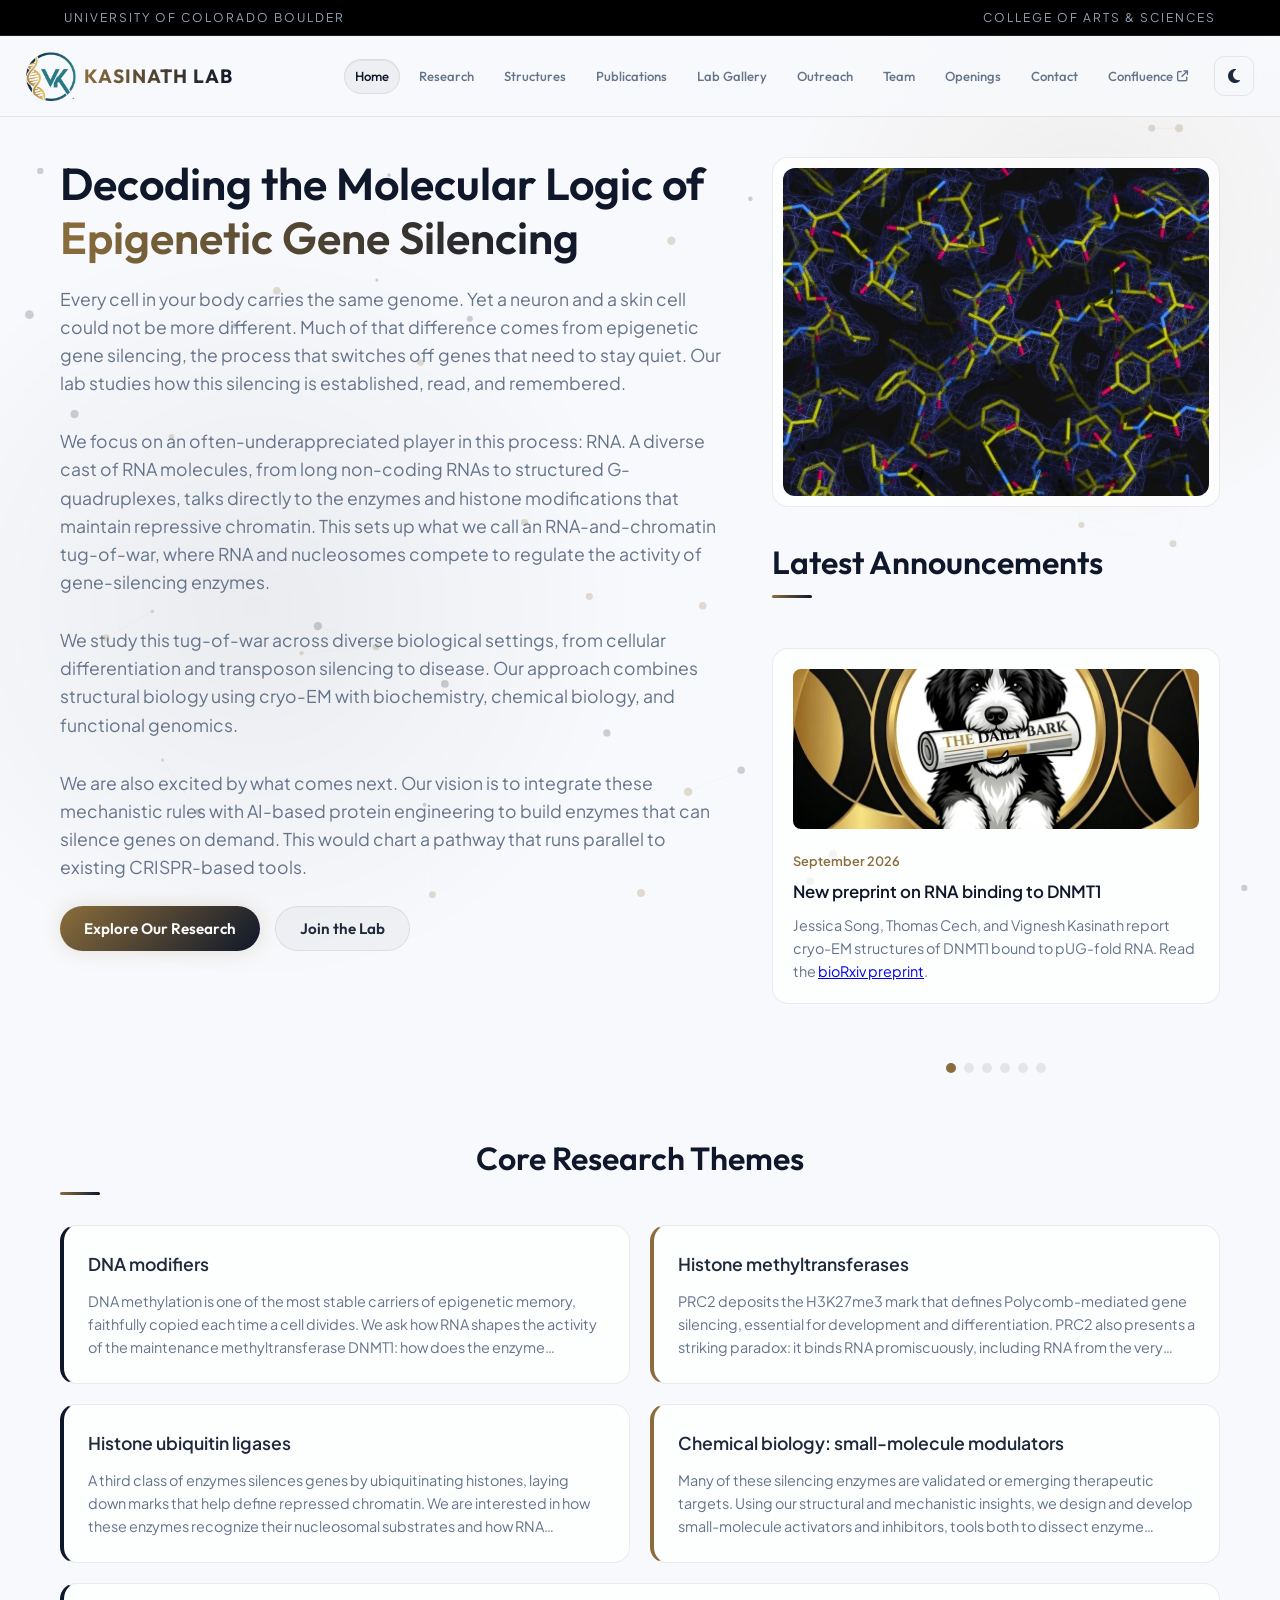
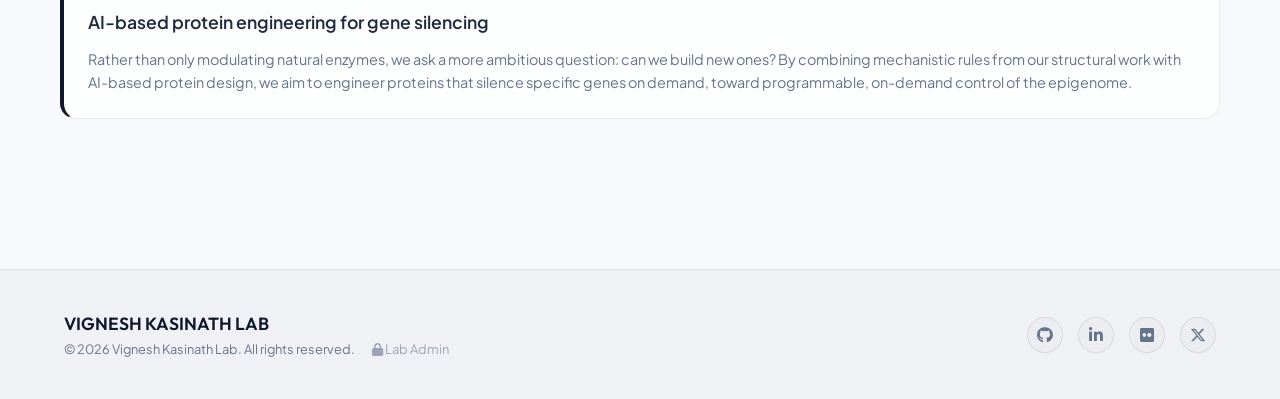
==== commit f7ec1f84: "Add lab structures and reduce homepage resource use" ====
--- a/index.html
+++ b/index.html
@@ -51,7 +51,7 @@
   <header class="main-header" id="site-header">
     <div class="logo-container" id="brand-logo">
       <a href="#" onclick="document.querySelector('[data-target=home]').click(); return false;">
-        <img src="assets/vk_logo.png" alt="Vignesh Kasinath Lab Logo" class="header-logo">
+        <img src="assets/vk_logo.webp" alt="Vignesh Kasinath Lab Logo" class="header-logo">
         <span class="logo-text">KASINATH LAB</span>
       </a>
     </div>
@@ -109,13 +109,13 @@
         <div class="hero-sidebar">
           <div class="glass-card hero-carousel" id="hero-media">
             <div class="carousel-slide active">
-              <img src="assets/hero_molecular_fit.jpg" alt="Molecular structure fitted in cryo-EM density envelope">
+              <img fetchpriority="high" src="assets/hero_molecular_fit.webp" alt="Molecular structure fitted in cryo-EM density envelope">
             </div>
             <div class="carousel-slide">
-              <img src="assets/hero_quadruplex.png" alt="G-quadruplex molecular wireframe structure with central coordination ions">
+              <img src="assets/hero_quadruplex.webp" alt="G-quadruplex molecular wireframe structure with central coordination ions">
             </div>
             <div class="carousel-slide">
-              <img src="assets/hero_macromolecule.png" alt="Complete macromolecular assembly in cryo-EM reconstruction">
+              <img src="assets/hero_macromolecule.webp" alt="Complete macromolecular assembly in cryo-EM reconstruction">
             </div>
           </div>
 
@@ -125,42 +125,42 @@
             
             <div class="news-carousel">
               <div class="glass-card news-card active" id="news-dnmt1-preprint">
-                <img src="assets/piku_news_logo.png" alt="" class="news-img">
+                <img src="assets/piku_news_logo.webp" alt="" class="news-img">
                 <div class="news-date">September 2026</div>
                 <div class="news-headline">New preprint on RNA binding to DNMT1</div>
                 <div class="news-excerpt">Jessica Song, Thomas Cech, and Vignesh Kasinath report cryo-EM structures of DNMT1 bound to pUG-fold RNA. Read the <a href="https://doi.org/10.64898/2026.09.01.748594" target="_blank" rel="noopener">bioRxiv preprint</a>.</div>
               </div>
 
               <div class="glass-card news-card" id="news-cdmrp-idea-award">
-                <img src="assets/piku_news_logo.png" alt="CDMRP Award" class="news-img">
+                <img src="assets/piku_news_logo.webp" alt="CDMRP Award" class="news-img">
                 <div class="news-date">July 2026</div>
                 <div class="news-headline">Lab Awarded CDMRP/PRCRP Idea Award (2026-2028)</div>
                 <div class="news-excerpt">The Kasinath Lab has been awarded a CDMRP/PRCRP Idea Award for 2026-2028. This grant will fund our research investigating the molecular mechanisms of Polycomb regulation in health and disease contexts.</div>
               </div>
 
               <div class="glass-card news-card" id="news-eric-training-grant">
-                <img src="assets/piku_news_logo.png" alt="Training Grant" class="news-img">
+                <img src="assets/piku_news_logo.webp" alt="Training Grant" class="news-img">
                 <div class="news-date">July 2026</div>
                 <div class="news-headline">Eric Lian Awarded the BioDataScience Training Grant</div>
                 <div class="news-excerpt">Congratulations to biochemistry graduate student Eric Lian on being awarded the BioDataScience Training Grant! This fellowship will support his research applying computational and biochemical tools to investigate epigenetic complexes.</div>
               </div>
 
               <div class="glass-card news-card" id="news-cellreports-sir">
-                <img src="assets/piku_news_logo.png" alt="SIR heterochromatin" class="news-img">
+                <img src="assets/piku_news_logo.webp" alt="SIR heterochromatin" class="news-img">
                 <div class="news-date">July 2026</div>
                 <div class="news-headline">SIR heterochromatin study published in Cell Reports</div>
                 <div class="news-excerpt">Our collaborative study "Physical interactions within the SIR heterochromatin complex potentiate inter-subunit communication and gene repression" was published in Cell Reports. Read details under our <a href="#publications" onclick="document.querySelector('[data-target=publications]').click();">Publications</a> tab.</div>
               </div>
 
               <div class="glass-card news-card" id="news-miso-preprint">
-                <img src="assets/piku_news_logo.png" alt="Volumetric EM" class="news-img">
+                <img src="assets/piku_news_logo.webp" alt="Volumetric EM" class="news-img">
                 <div class="news-date">June 2026</div>
                 <div class="news-headline">New Preprint on vEM Segmentation Published in bioRxiv</div>
                 <div class="news-excerpt">Shanmukha and George published their new paper "MISO: A Controlled Ablation of Masking, Initialization, Sampling, and Optimization for Segmentation in Volumetric Electron Microscopy." Read the preprint on <a href="https://doi.org/10.64898/2026.06.19.733473" target="_blank" rel="noopener">bioRxiv</a>.</div>
               </div>
 
               <div class="glass-card news-card" id="news-welcome-george-eric">
-                <img src="assets/piku_news_logo.png" alt="Welcome George and Eric" class="news-img">
+                <img src="assets/piku_news_logo.webp" alt="Welcome George and Eric" class="news-img">
                 <div class="news-date">June 2026</div>
                 <div class="news-headline">Welcome Graduate Students George and Eric!</div>
                 <div class="news-excerpt">We are excited to welcome George Stephenson (CS PhD student &amp; IQ Biology Fellow) and Eric Lian (Biochemistry Graduate Student) to the Kasinath Lab! Meet them in our <a href="#team" onclick="document.querySelector('[data-target=team]').click();">Team</a> tab.</div>
@@ -284,7 +284,7 @@
           </ul>
         </div>
         <div>
-          <img loading="lazy" decoding="async" src="assets/cryo_microscope.png" alt="Cryo-EM electron microscope concept graphic" style="width: 100%; border-radius: 12px; border: 1px solid var(--border-color); box-shadow: var(--shadow-glow-violet);">
+          <img loading="lazy" decoding="async" src="assets/cryo_microscope.webp" alt="Cryo-EM electron microscope concept graphic" style="width: 100%; border-radius: 12px; border: 1px solid var(--border-color); box-shadow: var(--shadow-glow-violet);">
         </div>
       </div>
     </section>
@@ -336,6 +336,35 @@
             <h4>PDB 8VOB</h4>
             <span>PRC2 with an H3K36me3-modified nucleosome</span>
             <span>Resolution: 3.1 &Aring;</span>
+          </button>
+
+          <button class="structure-btn" data-pdb="prc2-cyclophe" id="btn-struct-prc2-cyclophe">
+            <h4>PRC2 with cycloPhe (compact)</h4>
+            <span>CIF coordinate file</span>
+          </button>
+
+          <button class="structure-btn" data-pdb="mecp2-hmlink" id="btn-struct-mecp2-hmlink">
+            <h4>MeCP2 hmLinker model</h4>
+            <span>PDB coordinate file</span>
+            <span>Resolution: 3.05 &Aring;</span>
+          </button>
+
+          <button class="structure-btn" data-pdb="mecp2-nuc" id="btn-struct-mecp2-nuc">
+            <h4>Two MeCP2 molecules with a nucleosome</h4>
+            <span>PDB coordinate file</span>
+            <span>Resolution: 2.80 &Aring;</span>
+          </button>
+
+          <button class="structure-btn" data-pdb="dnmt1-full-length" id="btn-struct-dnmt1-full-length">
+            <h4>Full-length DNMT1</h4>
+            <span>PDB coordinate file</span>
+            <span>Resolution: 5.00 &Aring;</span>
+          </button>
+
+          <button class="structure-btn" data-pdb="dnmt1-delta-1-619" id="btn-struct-dnmt1-delta-1-619">
+            <h4>DNMT1 lacking residues 1-619</h4>
+            <span>PDB coordinate file</span>
+            <span>Resolution: 2.50 &Aring;</span>
           </button>
 
           <button class="structure-btn" data-pdb="5HYN" id="btn-struct-5hyn">
@@ -1345,7 +1374,7 @@
       <div class="piku-bubble" id="piku-bubble-text">Bark!</div>
     </div>
     <div class="piku-cutout-wrapper" onclick="triggerPikuInteractive()">
-      <img loading="lazy" decoding="async" src="assets/piku_cutout.png?v=4" alt="Piku cardboard cutout mascot" class="piku-cutout-img">
+      <img loading="lazy" decoding="async" src="assets/piku_cutout.webp?v=4" alt="Piku cardboard cutout mascot" class="piku-cutout-img">
     </div>
   </div>
 
